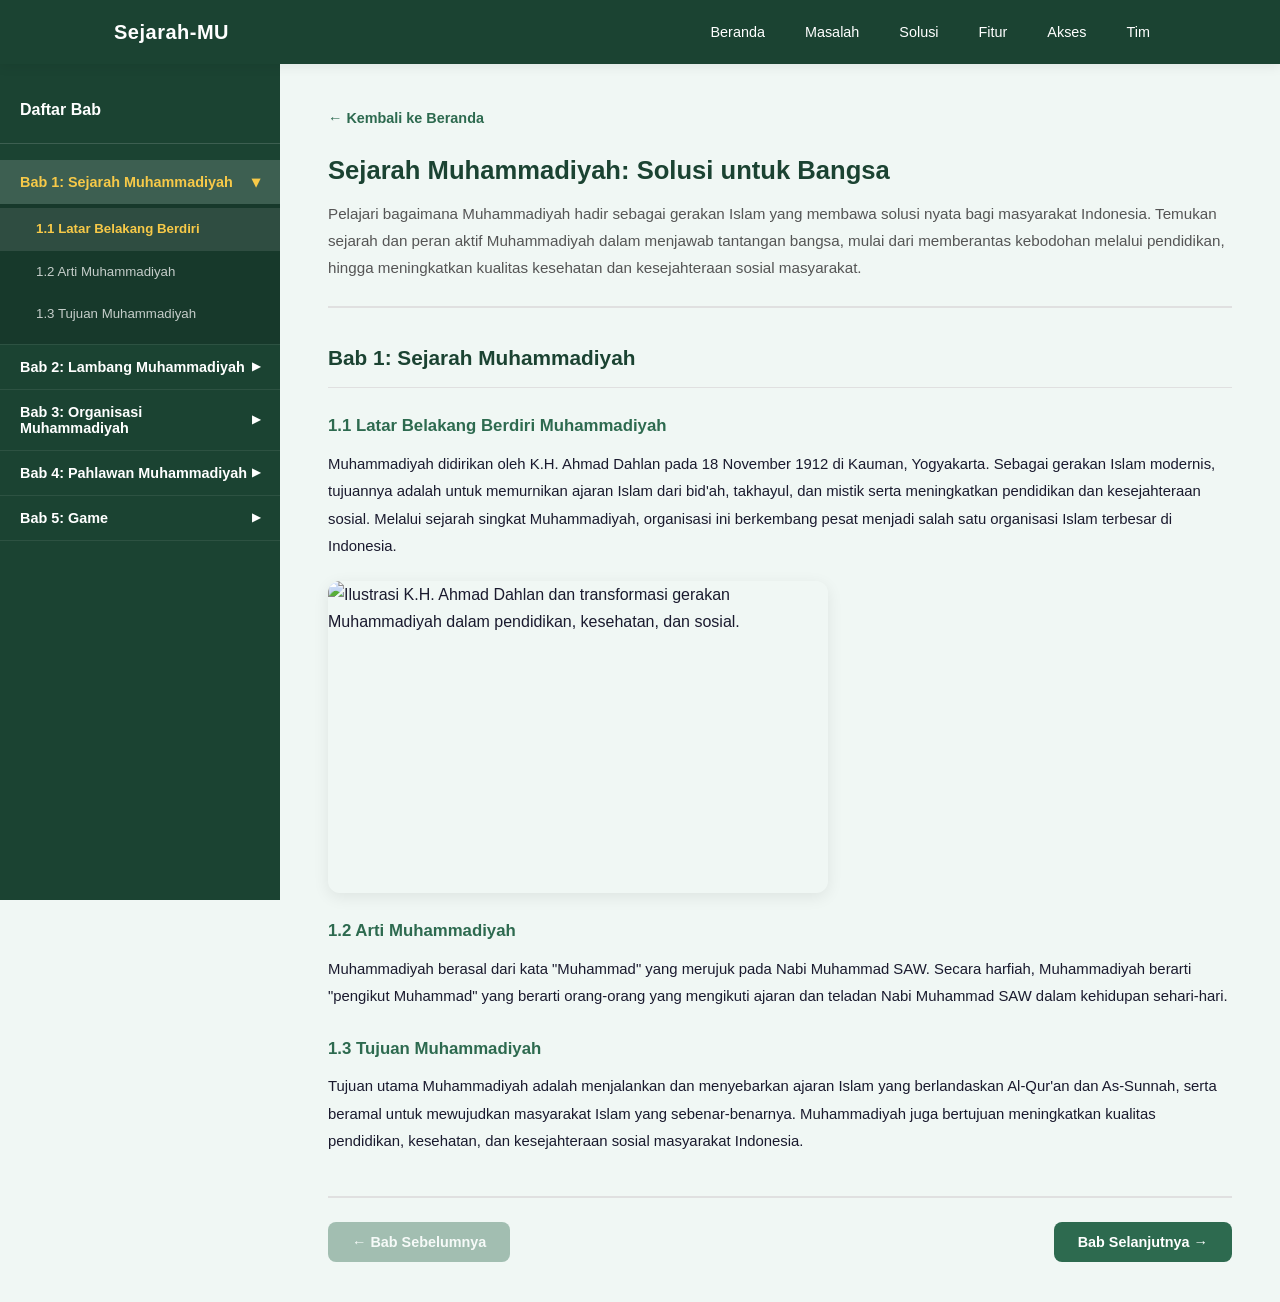
==== belajar.html @ bb49915e "Add files via upload" ====
<!DOCTYPE html>
<html lang="id">
<head>
    <meta charset="UTF-8">
    <meta name="viewport" content="width=device-width, initial-scale=1.0">
    <title>Halaman Pembelajaran | Sejarah-MU</title>
    <!-- Menggunakan CSS yang sama dengan landing page -->
    <link rel="stylesheet" href="style.css">
    <style>
        /* ============================================= */
        /* STYLE KHUSUS HALAMAN BELAJAR                 */
        /* Ditulis terpisah agar tidak mencampur dengan  */
        /* style landing page utama                      */
        /* ============================================= */

        /* Layout utama halaman belajar: sidebar + konten */
        .lms-layout {
            display: grid;
            grid-template-columns: 280px 1fr;
            min-height: calc(100vh - 64px);
            margin-top: 64px; /* Kompensasi navbar fixed */
        }

        /* ============================================= */
        /* SIDEBAR - Daftar bab di sisi kiri             */
        /* ============================================= */
        .lms-sidebar {
            background-color: var(--primary-dark);
            color: var(--text-primary);
            padding: 32px 0;
            position: sticky;
            top: 64px;
            height: calc(100vh - 64px);
            overflow-y: auto;
        }

        .sidebar-title {
            font-size: 1rem;
            font-weight: 700;
            padding: 0 20px 20px;
            border-bottom: 1px solid rgba(255,255,255,0.15);
            margin-bottom: 8px;
        }

        /* Daftar bab */
        .bab-list {
            padding: 8px 0;
        }

        .bab-item {
            border-bottom: 1px solid rgba(255,255,255,0.08);
        }

        .bab-header {
            display: flex;
            align-items: center;
            justify-content: space-between;
            padding: 14px 20px;
            cursor: pointer;
            font-size: 0.9rem;
            font-weight: 600;
            transition: background-color var(--transition);
            border: none;
            background: none;
            color: var(--text-primary);
            width: 100%;
            text-align: left;
        }

        .bab-header:hover {
            background-color: rgba(255,255,255,0.1);
        }

        .bab-header.active {
            background-color: rgba(255,255,255,0.15);
            color: var(--accent);
        }

        /* Panah buka/tutup subbab */
        .bab-arrow {
            font-size: 0.7rem;
            transition: transform var(--transition);
        }

        .bab-header.active .bab-arrow {
            transform: rotate(90deg);
        }

        /* Daftar subbab (tersembunyi default) */
        .subbab-list {
            display: none;
            padding: 4px 0 8px 0;
            background-color: rgba(0,0,0,0.15);
        }

        .subbab-list.open {
            display: block;
        }

        .subbab-item {
            padding: 10px 20px 10px 36px;
            font-size: 0.83rem;
            cursor: pointer;
            transition: background-color var(--transition), color var(--transition);
            color: rgba(255,255,255,0.75);
        }

        .subbab-item:hover {
            background-color: rgba(255,255,255,0.08);
            color: var(--text-primary);
        }

        .subbab-item.active {
            color: var(--accent);
            background-color: rgba(255,255,255,0.1);
            font-weight: 600;
        }

        /* ============================================= */
        /* AREA KONTEN UTAMA - Menampilkan materi        */
        /* ============================================= */
        .lms-content {
            background-color: var(--bg-main);
            padding: 40px 48px;
        }

        .content-header {
            margin-bottom: 32px;
            padding-bottom: 24px;
            border-bottom: 2px solid var(--border-color);
        }

        .content-header h1 {
            font-size: 1.6rem;
            font-weight: 700;
            color: var(--primary-dark);
            margin-bottom: 12px;
            line-height: 1.3;
        }

        .content-header p {
            font-size: 0.95rem;
            color: var(--text-muted);
            line-height: 1.8;
        }

        /* Area materi per bab */
        .materi-block {
            display: none; /* Tersembunyi default, ditampilkan via JS */
            animation: fadeMateri 0.4s ease;
        }

        .materi-block.active {
            display: block;
        }

        @keyframes fadeMateri {
            from { opacity: 0; transform: translateY(10px); }
            to { opacity: 1; transform: translateY(0); }
        }

        .materi-block h2 {
            font-size: 1.3rem;
            font-weight: 700;
            color: var(--primary-dark);
            margin-bottom: 16px;
            padding-bottom: 12px;
            border-bottom: 1px solid var(--border-color);
        }

        .materi-block h3 {
            font-size: 1.05rem;
            font-weight: 600;
            color: var(--primary);
            margin: 24px 0 10px;
        }

        .materi-block p {
            font-size: 0.93rem;
            color: var(--text-secondary);
            line-height: 1.85;
            margin-bottom: 16px;
        }

        /* Placeholder gambar materi */
        .materi-img {
            width: 100%;
            max-width: 500px;
            aspect-ratio: 16 / 10;
            object-fit: cover;
            border-radius: var(--radius);
            box-shadow: 0 4px 16px var(--shadow-color);
            margin: 20px 0;
        }

        /* Placeholder area embed/video/game */
        .materi-embed {
            width: 100%;
            aspect-ratio: 16 / 9;
            border-radius: var(--radius);
            overflow: hidden;
            box-shadow: 0 4px 16px var(--shadow-color);
            margin: 20px 0;
            background-color: #e5e7eb;
            display: flex;
            align-items: center;
            justify-content: center;
        }

        .materi-embed iframe {
            width: 100%;
            height: 100%;
            border: none;
        }

        .embed-placeholder {
            color: #9ca3af;
            font-size: 0.9rem;
            text-align: center;
            padding: 20px;
        }

        /* Navigasi antar bab */
        .materi-nav {
            display: flex;
            justify-content: space-between;
            margin-top: 40px;
            padding-top: 24px;
            border-top: 2px solid var(--border-color);
            gap: 16px;
        }

        .materi-nav-btn {
            padding: 12px 24px;
            background-color: var(--primary);
            color: var(--text-primary);
            border: none;
            border-radius: var(--radius-sm);
            cursor: pointer;
            font-size: 0.9rem;
            font-weight: 600;
            transition: background-color var(--transition), transform var(--transition);
        }

        .materi-nav-btn:hover {
            background-color: var(--primary-light);
            transform: translateY(-2px);
        }

        .materi-nav-btn:disabled {
            opacity: 0.4;
            cursor: not-allowed;
            transform: none;
        }

        /* Kembali ke beranda */
        .back-link {
            display: inline-flex;
            align-items: center;
            gap: 6px;
            color: var(--primary);
            font-weight: 600;
            font-size: 0.9rem;
            margin-bottom: 24px;
            transition: color var(--transition);
        }

        .back-link:hover {
            color: var(--primary-light);
        }

        /* ============================================= */
        /* RESPONSIVE - Halaman Belajar                  */
        /* ============================================= */

        /* Tablet */
        @media (max-width: 900px) {
            .lms-layout {
                grid-template-columns: 220px 1fr;
            }

            .lms-content {
                padding: 32px 28px;
            }
        }

        /* Mobile: sidebar jadi horizontal di atas */
        @media (max-width: 640px) {
            .lms-layout {
                grid-template-columns: 1fr;
            }

            .lms-sidebar {
                position: relative;
                top: 0;
                height: auto;
                max-height: 50vh;
                overflow-y: auto;
            }

            .lms-content {
                padding: 24px 16px;
            }

            .content-header h1 {
                font-size: 1.3rem;
            }

            .materi-nav {
                flex-direction: column;
            }

            .materi-nav-btn {
                width: 100%;
                text-align: center;
            }
        }
    </style>
</head>
<body>

    <!-- ============================================= -->
    <!-- NAVBAR (sama dengan landing page)              -->
    <!-- ============================================= -->
    <nav class="navbar" id="navbar">
        <div class="container navbar-inner">
            <a href="index.html" class="navbar-brand">Sejarah-MU</a>
            <button class="hamburger" id="hamburger" aria-label="Buka menu">
                <span></span>
                <span></span>
                <span></span>
            </button>
            <ul class="nav-menu" id="navMenu">
                <li><a href="index.html">Beranda</a></li>
                <li><a href="index.html#masalah">Masalah</a></li>
                <li><a href="index.html#solusi">Solusi</a></li>
                <li><a href="index.html#fitur">Fitur</a></li>
                <li><a href="belajar.html" class="active">Akses</a></li>
                <li><a href="index.html#tim">Tim</a></li>
            </ul>
        </div>
    </nav>

    <!-- ============================================= -->
    <!-- LAYOUT UTAMA: SIDEBAR + KONTEN                 -->
    <!-- ============================================= -->
    <div class="lms-layout">

        <!-- ========================================= -->
        <!-- SIDEBAR - Daftar Bab dan Subbab            -->
        <!-- ========================================= -->
        <aside class="lms-sidebar">
            <div class="sidebar-title">Daftar Bab</div>

            <div class="bab-list">
                <!-- Bab 1 -->
                <div class="bab-item">
                    <button class="bab-header active" data-bab="bab1">
                        <span>Bab 1: Sejarah Muhammadiyah</span>
                        <span class="bab-arrow">&#9654;</span>
                    </button>
                    <div class="subbab-list open">
                        <div class="subbab-item active" data-sub="bab1-sub1">1.1 Latar Belakang Berdiri</div>
                        <div class="subbab-item" data-sub="bab1-sub2">1.2 Arti Muhammadiyah</div>
                        <div class="subbab-item" data-sub="bab1-sub3">1.3 Tujuan Muhammadiyah</div>
                    </div>
                </div>

                <!-- Bab 2 -->
                <div class="bab-item">
                    <button class="bab-header" data-bab="bab2">
                        <span>Bab 2: Lambang Muhammadiyah</span>
                        <span class="bab-arrow">&#9654;</span>
                    </button>
                    <div class="subbab-list">
                        <div class="subbab-item" data-sub="bab2-sub1">2.1 Matahari</div>
                        <div class="subbab-item" data-sub="bab2-sub2">2.2 Dua Belas Warna Putih</div>
                        <div class="subbab-item" data-sub="bab2-sub3">2.3 Tulisan Arab Muhammadiyah</div>
                        <div class="subbab-item" data-sub="bab2-sub4">2.4 Dua Kalimat Syahadat</div>
                        <div class="subbab-item" data-sub="bab2-sub5">2.5 Warna Hijau</div>
                        <div class="subbab-item" data-sub="bab2-sub6">2.6 Warna Putih</div>
                    </div>
                </div>

                <!-- Bab 3 -->
                <div class="bab-item">
                    <button class="bab-header" data-bab="bab3">
                        <span>Bab 3: Organisasi Muhammadiyah</span>
                        <span class="bab-arrow">&#9654;</span>
                    </button>
                    <div class="subbab-list">
                        <div class="subbab-item" data-sub="bab3-sub1">3.1 Hizbul Wathan (HW)</div>
                        <div class="subbab-item" data-sub="bab3-sub2">3.2 Tapak Suci</div>
                    </div>
                </div>

                <!-- Bab 4 -->
                <div class="bab-item">
                    <button class="bab-header" data-bab="bab4">
                        <span>Bab 4: Pahlawan Muhammadiyah</span>
                        <span class="bab-arrow">&#9654;</span>
                    </button>
                    <div class="subbab-list">
                        <div class="subbab-item" data-sub="bab4-sub1">4.1 K.H. Ahmad Dahlan</div>
                        <div class="subbab-item" data-sub="bab4-sub2">4.2 Siti Walidah</div>
                    </div>
                </div>

                <!-- Bab 5: Game -->
                <div class="bab-item">
                    <button class="bab-header" data-bab="bab5">
                        <span>Bab 5: Game</span>
                        <span class="bab-arrow">&#9654;</span>
                    </button>
                    <div class="subbab-list">
                        <div class="subbab-item" data-sub="bab5-sub1">5.1 Game Interaktif</div>
                    </div>
                </div>
            </div>
        </aside>

        <!-- ========================================= -->
        <!-- AREA KONTEN UTAMA                          -->
        <!-- ========================================= -->
        <main class="lms-content">

            <!-- Link kembali ke beranda -->
            <a href="index.html" class="back-link">&#8592; Kembali ke Beranda</a>

            <!-- Header halaman pembelajaran -->
            <div class="content-header">
                <h1>Sejarah Muhammadiyah: Solusi untuk Bangsa</h1>
                <p>
                    Pelajari bagaimana Muhammadiyah hadir sebagai gerakan Islam yang membawa 
                    solusi nyata bagi masyarakat Indonesia. Temukan sejarah dan peran aktif 
                    Muhammadiyah dalam menjawab tantangan bangsa, mulai dari memberantas 
                    kebodohan melalui pendidikan, hingga meningkatkan kualitas kesehatan dan 
                    kesejahteraan sosial masyarakat.
                </p>
            </div>

            <!-- ===================================== -->
            <!-- MATERI BAB 1                           -->
            <!-- ===================================== -->
            <div class="materi-block active" id="bab1">
                <h2>Bab 1: Sejarah Muhammadiyah</h2>

                <!-- Subbab 1.1 -->
                <h3>1.1 Latar Belakang Berdiri Muhammadiyah</h3>
                <p>
                    Muhammadiyah didirikan oleh K.H. Ahmad Dahlan pada 18 November 1912 di 
                    Kauman, Yogyakarta. Sebagai gerakan Islam modernis, tujuannya adalah untuk 
                    memurnikan ajaran Islam dari bid'ah, takhayul, dan mistik serta meningkatkan 
                    pendidikan dan kesejahteraan sosial. Melalui sejarah singkat Muhammadiyah, 
                    organisasi ini berkembang pesat menjadi salah satu organisasi Islam terbesar 
                    di Indonesia.
                </p>

                <!-- Placeholder gambar materi -->
                <img 
                    src="https://i.ibb.co.com/hJHFfMfy/OIP.jpg" 
                    alt="Ilustrasi K.H. Ahmad Dahlan dan transformasi gerakan Muhammadiyah dalam pendidikan, kesehatan, dan sosial."
                    class="materi-img"
                >

                <!-- Subbab 1.2 -->
                <h3>1.2 Arti Muhammadiyah</h3>
                <p>
                    <!-- [GANTI: Isi materi subbab 1.2 di sini] -->
                    Muhammadiyah berasal dari kata "Muhammad" yang merujuk pada Nabi Muhammad 
                    SAW. Secara harfiah, Muhammadiyah berarti "pengikut Muhammad" yang berarti 
                    orang-orang yang mengikuti ajaran dan teladan Nabi Muhammad SAW dalam 
                    kehidupan sehari-hari.
                </p>

                <!-- Subbab 1.3 -->
                <h3>1.3 Tujuan Muhammadiyah</h3>
                <p>
                    <!-- [GANTI: Isi materi subbab 1.3 di sini] -->
                    Tujuan utama Muhammadiyah adalah menjalankan dan menyebarkan ajaran Islam 
                    yang berlandaskan Al-Qur'an dan As-Sunnah, serta beramal untuk mewujudkan 
                    masyarakat Islam yang sebenar-benarnya. Muhammadiyah juga bertujuan 
                    meningkatkan kualitas pendidikan, kesehatan, dan kesejahteraan sosial 
                    masyarakat Indonesia.
                </p>

                <!-- Navigasi bab -->
                <div class="materi-nav">
                    <button class="materi-nav-btn" disabled>&#8592; Bab Sebelumnya</button>
                    <button class="materi-nav-btn" onclick="showBab('bab2')">Bab Selanjutnya &#8594;</button>
                </div>
            </div>

            <!-- ===================================== -->
            <!-- MATERI BAB 2                           -->
            <!-- ===================================== -->
            <div class="materi-block" id="bab2">
                <h2>Bab 2: Lambang Muhammadiyah</h2>

                <p>
                    Lambang Muhammadiyah berbentuk matahari bersinar dua belas dengan tulisan 
                    Arab "Muhammadiyah" di tengah, dilingkari dua kalimat syahadat, dan 
                    berlatar hijau. Lambang ini diciptakan oleh KH. Ahmad Dahlan. Simbol ini 
                    bermakna mencerahkan umat (matahari) melalui tauhid (syahadat) dan 
                    keteladanan Nabi Muhammad SAW.
                </p>

                <h3>2.1 Matahari</h3>
                <p>
                    <!-- [GANTI: Isi materi subbab 2.1 di sini] -->
                    Matahari melambangkan cahaya dan pencerahan. Muhammadiyah berharap menjadi 
                    penerang bagi umat Islam dan bangsa Indonesia.
                </p>

                <h3>2.2 Dua Belas Warna Putih</h3>
                <p>
                    <!-- [GANTI: Isi materi subbab 2.2 di sini] -->
                    Dua belas sinar matahari berwarna putih melambangkan kemurnian dan 
                    kesucian ajaran Islam yang disebarkan Muhammadiyah.
                </p>

                <h3>2.3 Tulisan Arab Muhammadiyah</h3>
                <p>
                    <!-- [GANTI: Isi materi subbab 2.3 di sini] -->
                    Tulisan Arab "Muhammadiyah" di tengah matahari menunjukkan identitas 
                    organisasi yang berpedoman pada ajaran Islam.
                </p>

                <h3>2.4 Dua Kalimat Syahadat</h3>
                <p>
                    <!-- [GANTI: Isi materi subbab 2.4 di sini] -->
                    Dua kalimat syahadat mengelilingi lambang sebagai dasar keimanan dan 
                    fondasi utama gerakan Muhammadiyah.
                </p>

                <h3>2.5 Warna Hijau</h3>
                <p>
                    <!-- [GANTI: Isi materi subbab 2.5 di sini] -->
                    Warna hijau pada latar lambang melambangkan kehidupan, kesuburan, dan 
                    harapan pembaharuan dalam kehidupan umat Islam.
                </p>

                <h3>2.6 Warna Putih</h3>
                <p>
                    <!-- [GANTI: Isi materi subbab 2.6 di sini] -->
                    Warna putih pada sinar matahari melambangkan kemurnian, kebersihan hati, 
                    dan kesucian niat dalam berjuang di jalan Allah.
                </p>

                <div class="materi-nav">
                    <button class="materi-nav-btn" onclick="showBab('bab1')">&#8592; Bab Sebelumnya</button>
                    <button class="materi-nav-btn" onclick="showBab('bab3')">Bab Selanjutnya &#8594;</button>
                </div>
            </div>

            <!-- ===================================== -->
            <!-- MATERI BAB 3                           -->
            <!-- ===================================== -->
            <div class="materi-block" id="bab3">
                <h2>Bab 3: Organisasi Muhammadiyah</h2>

                <p>
                    Muhammadiyah adalah organisasi Islam modernis terbesar di Indonesia didirikan 
                    oleh KH. Ahmad Dahlan pada 18 November 1912 di Kauman, Yogyakarta. Fokus 
                    utamanya adalah untuk mengerakkan dakwah amar ma'ruf nahi munkar dan tajdid 
                    (pembaruan) berdasarkan Al-Qur'an dan As-Sunnah dengan tujuan mewujudkan 
                    masyarakat Islam yang sebenar-benarnya.
                </p>

                <h3>3.1 Hizbul Wathan (HW)</h3>
                <p>
                    <!-- [GANTI: Isi materi subbab 3.1 di sini] -->
                    Hizbul Wathan (HW) adalah organisasi kepanduan Muhammadiyah yang didirikan 
                    pada tahun 1918. HW bertujuan membentuk generasi muda Muslim yang beriman, 
                    berakhlak mulia, dan terampil.
                </p>

                <h3>3.2 Tapak Suci</h3>
                <p>
                    <!-- [GANTI: Isi materi subbab 3.2 di sini] -->
                    Tapak Suci Putera Muhammadiyah adalah organisasi bela diri yang berlatar 
                    belakang pendekatan persaudaraan dan kepanduan. Didirikan pada tahun 1963 
                    di Yogyakarta, Tapak Suci menggabungkan seni bela diri dengan nilai-nilai 
                    Islam dan Muhammadiyah.
                </p>

                <!-- Placeholder area embed/video/game -->
                <div class="materi-embed">
                    <div class="embed-placeholder">
                        [GANTI: Tempat embed video atau konten interaktif tentang organisasi Muhammadiyah]
                    </div>
                </div>

                <div class="materi-nav">
                    <button class="materi-nav-btn" onclick="showBab('bab2')">&#8592; Bab Sebelumnya</button>
                    <button class="materi-nav-btn" onclick="showBab('bab4')">Bab Selanjutnya &#8594;</button>
                </div>
            </div>

            <!-- ===================================== -->
            <!-- MATERI BAB 4                           -->
            <!-- ===================================== -->
            <div class="materi-block" id="bab4">
                <h2>Bab 4: Pahlawan Muhammadiyah</h2>

                <h3>4.1 K.H. Ahmad Dahlan</h3>
                <p>
                    K.H. Ahmad Dahlan adalah pendiri Muhammadiyah yang dianugerahi gelar 
                    Pahlawan Nasional pada tahun 1961 (SK Presiden No. 657/1961). Beliau adalah 
                    pelopor pembaruan Islam di Indonesia, berfokus pada pendidikan, sosial, dan 
                    memurnikan ajaran Islam. Melalui Muhammadiyah, beliau mendirikan sekolah, 
                    rumah sakit, dan berbagai amal usaha untuk kemajuan umat.
                </p>

                <h3>4.2 Siti Walidah</h3>
                <p>
                    Nyai Hj. Siti Walidah (Nyai Ahmad Dahlan) adalah pendiri organisasi 
                    perempuan Muhammadiyah yang memiliki peran besar dalam pendidikan perempuan 
                    dan perjuangan kemerdekaan. Beliau mendirikan Sapa Tresna (yang kemudian 
                    menjadi Aisyiyah) pada tahun 1917 sebagai wadah perjuangan dan pendidikan 
                    bagi perempuan Muslim Indonesia.
                </p>

                <div class="materi-nav">
                    <button class="materi-nav-btn" onclick="showBab('bab3')">&#8592; Bab Sebelumnya</button>
                    <button class="materi-nav-btn" onclick="showBab('bab5')">Bab Selanjutnya &#8594;</button>
                </div>
            </div>

            <!-- ===================================== -->
            <!-- MATERI BAB 5 - GAME                    -->
            <!-- ===================================== -->
            <div class="materi-block" id="bab5">
                <h2>Bab 5: Game</h2>

                <p>
                    Uji pemahamanmu tentang sejarah Muhammadiyah melalui game interaktif 
                    di bawah ini. Mainkan dan kumpulkan poin sebanyak-banyaknya!
                </p>

                <!-- Placeholder embed game -->
                <div class="materi-embed">
                    <!-- 
                        [GANTI: Ganti div ini dengan iframe embed game]
                        Contoh: 
                        <iframe src="LINK_GAME" allowfullscreen></iframe>
                        
                        Link game yang disediakan:
                        https://gemini.google.com/share/a9ab043c8de1
                    -->
                    <div class="embed-placeholder">
                        [GANTI: Tempat embed game interaktif sejarah Muhammadiyah]<br>
                        <a href="https://gemini.google.com/share/a9ab043c8de1" target="_blank" rel="noopener" style="color: var(--primary); text-decoration: underline; margin-top: 8px; display: inline-block;">
                            Buka Game di Tab Baru
                        </a>
                    </div>
                </div>

                <div class="materi-nav">
                    <button class="materi-nav-btn" onclick="showBab('bab4')">&#8592; Bab Sebelumnya</button>
                    <button class="materi-nav-btn" disabled>Bab Selanjutnya &#8594;</button>
                </div>
            </div>

        </main>
    </div>

    <!-- Memuat file JavaScript -->
    <script src="script.js"></script>

    <!-- ============================================= -->
    <!-- SCRIPT KHUSUS HALAMAN BELAJAR                 -->
    <!-- Ditulis di sini agar terpisah dari script     -->
    <!-- landing page utama                            -->
    <!-- ============================================= -->
    <script>
        // =============================================
        // FUNGSI GANTI BAB - Menampilkan materi bab
        // yang dipilih dan menyembunyikan yang lain
        // =============================================
        function showBab(babId) {
            // Sembunyikan semua blok materi
            var allBlocks = document.querySelectorAll('.materi-block');
            allBlocks.forEach(function (block) {
                block.classList.remove('active');
            });

            // Tampilkan blok materi yang dipilih
            var targetBlock = document.getElementById(babId);
            if (targetBlock) {
                targetBlock.classList.add('active');
                // Scroll ke atas area konten
                targetBlock.scrollIntoView({ behavior: 'smooth', block: 'start' });
            }

            // Update sidebar: buka bab yang aktif
            var allHeaders = document.querySelectorAll('.bab-header');
            allHeaders.forEach(function (header) {
                header.classList.remove('active');
                var subList = header.nextElementSibling;
                if (subList) {
                    subList.classList.remove('open');
                }
            });

            // Cari dan aktifkan header bab yang sesuai
            var activeHeader = document.querySelector('.bab-header[data-bab="' + babId + '"]');
            if (activeHeader) {
                activeHeader.classList.add('active');
                var activeSubList = activeHeader.nextElementSibling;
                if (activeSubList) {
                    activeSubList.classList.add('open');
                }
            }

            // Hapus highlight dari semua subbab
            var allSubItems = document.querySelectorAll('.subbab-item');
            allSubItems.forEach(function (item) {
                item.classList.remove('active');
            });

            // Highlight subbab pertama dari bab yang aktif
            if (activeHeader) {
                var firstSub = activeHeader.nextElementSibling;
                if (firstSub) {
                    var firstSubItem = firstSub.querySelector('.subbab-item');
                    if (firstSubItem) {
                        firstSubItem.classList.add('active');
                    }
                }
            }
        }

        // =============================================
        // KLIK HEADER BAB - Buka/tutup daftar subbab
        // =============================================
        var babHeaders = document.querySelectorAll('.bab-header');

        babHeaders.forEach(function (header) {
            header.addEventListener('click', function () {
                var babId = this.getAttribute('data-bab');
                var subList = this.nextElementSibling;
                var isOpen = this.classList.contains('active');

                // Jika sudah terbuka, tutup
                if (isOpen) {
                    this.classList.remove('active');
                    subList.classList.remove('open');
                } else {
                    // Tutup semua bab lain
                    babHeaders.forEach(function (h) {
                        h.classList.remove('active');
                        if (h.nextElementSibling) {
                            h.nextElementSibling.classList.remove('open');
                        }
                    });

                    // Buka bab yang diklik
                    this.classList.add('active');
                    subList.classList.add('open');

                    // Tampilkan materi bab ini
                    showBab(babId);
                }
            });
        });

        // =============================================
        // KLIK SUBBAB - Tampilkan materi & highlight
        // =============================================
        var subItems = document.querySelectorAll('.subbab-item');

        subItems.forEach(function (item) {
            item.addEventListener('click', function () {
                // Hapus highlight dari semua subbab
                subItems.forEach(function (si) {
                    si.classList.remove('active');
                });

                // Highlight subbab yang diklik
                this.classList.add('active');
            });
        });

        // =============================================
        // FALLBACK GAMBAR - Sama seperti landing page
        // =============================================
        var belajarImages = document.querySelectorAll('.materi-img');
        belajarImages.forEach(function (img) {
            img.addEventListener('error', function () {
                var fallback = document.createElement('div');
                fallback.className = 'img-fallback';
                fallback.textContent = 'Gambar belum ditambahkan';
                img.parentNode.replaceChild(fallback, img);
            });
        });
    </script>
</body>
</html>
---- style.css ----
/* ============================================= */
/* VARIABEL WARNA - Ubah warna di sini saja      */
/* Mahasiswa cukup mengganti nilai di bawah ini   */
/* ============================================= */
:root {
    /* Warna Utama / Primary */
    --primary: #2d6a4f;
    --primary-light: #40916c;
    --primary-dark: #1b4332;

    /* Warna Sekunder / Secondary */
    --secondary: #5c7a99;
    --secondary-light: #7a99b5;

    /* Warna Aksen */
    --accent: #f7c948;
    --accent-light: #fce588;

    /* Warna Background Utama */
    --bg-main: #f0f7f4;
    --bg-hero: linear-gradient(135deg, #1b4332 0%, #2d6a4f 50%, #40916c 100%);
    --bg-footer: #1b4332;

    /* Warna Background Section / Card */
    --bg-section: #ffffff;
    --bg-card: #ffffff;

    /* Warna Teks */
    --text-primary: #ffffff;
    --text-secondary: #1a1a2e;
    --text-muted: #555555;

    /* Warna Tambahan */
    --border-color: #e0e0e0;
    --shadow-color: rgba(0, 0, 0, 0.08);
    --shadow-hover: rgba(0, 0, 0, 0.15);
    --radius: 12px;
    --radius-sm: 8px;
    --max-width: 1100px;
    --transition: 0.3s ease;
}

/* ============================================= */
/* RESET & BASE - Mengatur ulas style bawaan     */
/* ============================================= */
* {
    margin: 0;
    padding: 0;
    box-sizing: border-box;
}

html {
    scroll-behavior: smooth;
    scroll-padding-top: 70px; /* Agar anchor tidak tertutup navbar */
}

body {
    font-family: -apple-system, BlinkMacSystemFont, 'Segoe UI', Roboto, 'Helvetica Neue', Arial, sans-serif;
    background-color: var(--bg-main);
    color: var(--text-secondary);
    line-height: 1.7;
    -webkit-font-smoothing: antialiased;
}

img {
    max-width: 100%;
    display: block;
}

a {
    text-decoration: none;
    color: inherit;
    transition: color var(--transition);
}

ul, ol {
    list-style: none;
}

/* ============================================= */
/* CONTAINER - Pembatas lebar konten             */
/* ============================================= */
.container {
    max-width: var(--max-width);
    margin: 0 auto;
    padding: 0 24px;
}

/* ============================================= */
/* NAVBAR - Menu navigasi atas                    */
/* ============================================= */
.navbar {
    position: fixed;
    top: 0;
    left: 0;
    width: 100%;
    z-index: 1000;
    background-color: var(--primary-dark);
    box-shadow: 0 2px 12px var(--shadow-color);
    transition: background-color var(--transition);
}

.navbar-inner {
    display: flex;
    align-items: center;
    justify-content: space-between;
    height: 64px;
}

/* Logo/Nama di navbar */
.navbar-brand {
    font-size: 1.25rem;
    font-weight: 700;
    color: var(--text-primary);
    letter-spacing: 0.5px;
}

.navbar-brand:hover {
    color: var(--accent);
}

/* Daftar menu navbar */
.nav-menu {
    display: flex;
    gap: 8px;
}

.nav-menu a {
    display: block;
    padding: 8px 16px;
    color: var(--text-primary);
    font-size: 0.9rem;
    font-weight: 500;
    border-radius: var(--radius-sm);
    transition: background-color var(--transition), color var(--transition);
}

.nav-menu a:hover {
    background-color: rgba(255, 255, 255, 0.15);
    color: var(--accent);
}

/* Tombol Hamburger (hanya muncul di mobile) */
.hamburger {
    display: none;
    flex-direction: column;
    gap: 5px;
    background: none;
    border: none;
    cursor: pointer;
    padding: 8px;
}

.hamburger span {
    display: block;
    width: 24px;
    height: 2.5px;
    background-color: var(--text-primary);
    border-radius: 2px;
    transition: transform var(--transition), opacity var(--transition);
}

/* Animasi hamburger saat terbuka */
.hamburger.active span:nth-child(1) {
    transform: translateY(7.5px) rotate(45deg);
}

.hamburger.active span:nth-child(2) {
    opacity: 0;
}

.hamburger.active span:nth-child(3) {
    transform: translateY(-7.5px) rotate(-45deg);
}

/* ============================================= */
/* HERO SECTION                                   */
/* ============================================= */
.hero {
    background: var(--bg-hero);
    padding: 120px 0 80px;
    color: var(--text-primary);
    min-height: 90vh;
    display: flex;
    align-items: center;
}

.hero-inner {
    display: grid;
    grid-template-columns: 1fr 1fr;
    gap: 48px;
    align-items: center;
}

.hero-text h1 {
    font-size: 3rem;
    font-weight: 800;
    line-height: 1.1;
    margin-bottom: 12px;
    letter-spacing: -0.5px;
}

.hero-tagline {
    font-size: 1.2rem;
    color: var(--accent);
    font-weight: 600;
    margin-bottom: 20px;
}

.hero-desc {
    font-size: 0.95rem;
    opacity: 0.9;
    margin-bottom: 32px;
    line-height: 1.8;
}

/* Gambar Hero */
.hero-image {
    position: relative;
}

.hero-image img {
    width: 100%;
    aspect-ratio: 3 / 4;
    object-fit: cover;
    border-radius: var(--radius);
    box-shadow: 0 20px 60px rgba(0, 0, 0, 0.3);
}

/* ============================================= */
/* TOMBOL / BUTTON                                */
/* ============================================= */
.btn {
    display: inline-block;
    padding: 14px 32px;
    font-size: 0.95rem;
    font-weight: 600;
    border-radius: var(--radius-sm);
    border: none;
    cursor: pointer;
    transition: transform var(--transition), box-shadow var(--transition), background-color var(--transition);
    text-align: center;
}

.btn:hover {
    transform: translateY(-2px);
    box-shadow: 0 6px 20px var(--shadow-hover);
}

.btn:active {
    transform: translateY(0);
}

.btn-primary {
    background-color: var(--accent);
    color: var(--text-secondary);
}

.btn-primary:hover {
    background-color: var(--accent-light);
}

.btn-secondary {
    background-color: transparent;
    color: var(--accent);
    border: 2px solid var(--accent);
}

.btn-secondary:hover {
    background-color: var(--accent);
    color: var(--text-secondary);
}

.btn-lg {
    padding: 16px 40px;
    font-size: 1rem;
}

/* ============================================= */
/* SECTION UMUM                                   */
/* ============================================= */
.section {
    padding: 80px 0;
}

.section-header {
    text-align: center;
    max-width: 750px;
    margin: 0 auto 48px;
}

.section-header h2 {
    font-size: 1.8rem;
    font-weight: 700;
    color: var(--primary-dark);
    margin-bottom: 16px;
    line-height: 1.3;
}

.section-header p {
    font-size: 0.95rem;
    color: var(--text-muted);
    line-height: 1.8;
}

/* ============================================= */
/* CARD UMUM                                      */
/* ============================================= */
.card {
    background-color: var(--bg-card);
    border-radius: var(--radius);
    padding: 32px;
    box-shadow: 0 2px 12px var(--shadow-color);
    border: 1px solid var(--border-color);
    transition: transform var(--transition), box-shadow var(--transition);
}

.card:hover {
    transform: translateY(-4px);
    box-shadow: 0 8px 30px var(--shadow-hover);
}

/* Nomor pada card masalah */
.card-number {
    font-size: 2.5rem;
    font-weight: 800;
    color: var(--primary);
    opacity: 0.2;
    margin-bottom: 12px;
    line-height: 1;
}

.card h3 {
    font-size: 1.15rem;
    font-weight: 700;
    color: var(--primary-dark);
    margin-bottom: 12px;
}

.card p {
    font-size: 0.9rem;
    color: var(--text-muted);
    line-height: 1.75;
}

/* ============================================= */
/* GRID CARD - 3 kolom (masalah)                 */
/* ============================================= */
.card-grid-3 {
    display: grid;
    grid-template-columns: repeat(3, 1fr);
    gap: 24px;
}

/* Target pengguna badge */
.target-badge {
    text-align: center;
    margin-top: 40px;
    padding: 16px 32px;
    background-color: var(--accent);
    border-radius: 50px;
    display: inline-block;
    margin-left: 50%;
    transform: translateX(-50%);
}

.badge-label {
    font-weight: 600;
    color: var(--text-secondary);
    margin-right: 8px;
}

.badge-value {
    font-weight: 700;
    color: var(--primary-dark);
    background: rgba(255,255,255,0.6);
    padding: 4px 16px;
    border-radius: 50px;
}

/* ============================================= */
/* SOLUSI SECTION                                 */
/* ============================================= */
.solusi {
    background-color: var(--bg-section);
}

.solusi-inner {
    display: grid;
    grid-template-columns: 1fr 1fr;
    gap: 48px;
    align-items: start;
}

.solusi-text h2 {
    font-size: 1.6rem;
    font-weight: 700;
    color: var(--primary-dark);
    margin-bottom: 16px;
    line-height: 1.35;
}

.solusi-text > p {
    font-size: 0.95rem;
    color: var(--text-muted);
    margin-bottom: 28px;
    line-height: 1.8;
}

.solusi-text h3 {
    font-size: 1.1rem;
    font-weight: 700;
    color: var(--primary);
    margin-bottom: 12px;
    margin-top: 24px;
}

/* List cara kerja (nomor urut) */
.cara-kerja {
    list-style: decimal;
    padding-left: 20px;
    margin-bottom: 8px;
}

.cara-kerja li {
    font-size: 0.9rem;
    color: var(--text-muted);
    margin-bottom: 8px;
    line-height: 1.6;
}

/* List manfaat (bullet) */
.manfaat-list {
    list-style: disc;
    padding-left: 20px;
}

.manfaat-list li {
    font-size: 0.9rem;
    color: var(--text-muted);
    margin-bottom: 12px;
    line-height: 1.7;
}

/* Gambar Solusi */
.solusi-image img {
    width: 100%;
    aspect-ratio: 4 / 3;
    object-fit: cover;
    border-radius: var(--radius);
    box-shadow: 0 8px 30px var(--shadow-color);
}

/* ============================================= */
/* FITUR SECTION - Grid 2x2                       */
/* ============================================= */
.card-grid-2 {
    display: grid;
    grid-template-columns: repeat(2, 1fr);
    gap: 24px;
}

.fitur-card {
    text-align: center;
    padding: 40px 28px;
}

.fitur-icon {
    font-size: 2.5rem;
    margin-bottom: 16px;
}

.fitur-card h3 {
    font-size: 1.1rem;
    margin-bottom: 12px;
}

/* ============================================= */
/* AKSES SECTION                                  */
/* ============================================= */
.akses {
    background-color: var(--primary);
    color: var(--text-primary);
    text-align: center;
}

.akses-inner {
    max-width: 700px;
}

.akses-inner h2 {
    font-size: 2rem;
    font-weight: 800;
    margin-bottom: 16px;
}

.akses-inner > p {
    font-size: 0.95rem;
    opacity: 0.9;
    margin-bottom: 36px;
    line-height: 1.8;
}

/* Tombol akses produk */
.akses-buttons {
    display: flex;
    gap: 16px;
    justify-content: center;
    flex-wrap: wrap;
    margin-bottom: 36px;
}

/* Wrapper embed Canva */
.embed-wrapper {
    margin-top: 20px;
}

.embed-container {
    position: relative;
    width: 100%;
    height: 0;
    padding-top: 56.25%; /* Rasio 16:9 */
    border-radius: var(--radius);
    overflow: hidden;
    box-shadow: 0 4px 20px rgba(0, 0, 0, 0.2);
}

.embed-container iframe {
    position: absolute;
    top: 0;
    left: 0;
    width: 100%;
    height: 100%;
    border: none;
}

.embed-credit {
    margin-top: 12px;
    font-size: 0.8rem;
    opacity: 0.7;
}

.embed-credit a {
    color: var(--accent);
    text-decoration: underline;
}

/* ============================================= */
/* TIM SECTION                                    */
/* ============================================= */
.tim {
    background-color: var(--bg-section);
}

.tim-grid {
    display: grid;
    grid-template-columns: repeat(5, 1fr);
    gap: 20px;
}

.tim-card {
    text-align: center;
    padding: 28px 16px;
}

/* Foto profil bulat */
.tim-photo {
    width: 100px;
    height: 100px;
    margin: 0 auto 16px;
    border-radius: 50%;
    overflow: hidden;
    border: 3px solid var(--primary-light);
    background-color: #e0e0e0;
}

.tim-card h3 {
    font-size: 0.95rem;
    font-weight: 700;
    color: var(--primary-dark);
    margin-bottom: 6px;
}

.tim-role {
    font-size: 0.75rem;
    color: var(--secondary);
    font-weight: 600;
    text-transform: uppercase;
    letter-spacing: 0.3px;
}

/* ============================================= */
/* FOOTER                                         */
/* ============================================= */
.footer {
    background-color: var(--bg-footer);
    color: var(--text-primary);
    padding: 48px 0 32px;
}

.footer-top {
    text-align: center;
    margin-bottom: 32px;
    padding-bottom: 24px;
    border-bottom: 1px solid rgba(255, 255, 255, 0.15);
}

.footer-top h3 {
    font-size: 1.4rem;
    font-weight: 700;
    margin-bottom: 4px;
}

.footer-top p {
    font-size: 0.9rem;
    opacity: 0.8;
}

.footer-bottom {
    text-align: center;
}

.footer-bottom p {
    font-size: 0.8rem;
    opacity: 0.6;
    line-height: 1.8;
    max-width: 800px;
    margin: 0 auto;
}

/* ============================================= */
/* UTILITY CLASS - Gambar                         */
/* ============================================= */
.img-cover {
    width: 100%;
    height: 100%;
    object-fit: cover;
}

.img-circle {
    width: 100%;
    height: 100%;
    object-fit: cover;
}

/* Fallback gambar gagal dimuat */
.img-fallback {
    width: 100%;
    height: 100%;
    display: flex;
    align-items: center;
    justify-content: center;
    background-color: #d1d5db;
    color: #6b7280;
    font-size: 0.8rem;
    text-align: center;
    padding: 8px;
}

/* ============================================= */
/* ANIMASI SCROLL - Elemen muncul saat di-scroll */
/* ============================================= */
.anim-fade {
    opacity: 0;
    transform: translateY(30px);
    transition: opacity 0.6s ease, transform 0.6s ease;
}

.anim-fade.visible {
    opacity: 1;
    transform: translateY(0);
}

/* ============================================= */
/* RESPONSIVE - TABLET (max-width: 900px)         */
/* ============================================= */
@media (max-width: 900px) {
    .hero-inner {
        grid-template-columns: 1fr;
        gap: 32px;
    }

    .hero {
        padding: 100px 0 60px;
        min-height: auto;
    }

    .hero-text h1 {
        font-size: 2.2rem;
    }

    .hero-image img {
        aspect-ratio: 16 / 9;
        max-height: 350px;
    }

    .solusi-inner {
        grid-template-columns: 1fr;
        gap: 32px;
    }

    .card-grid-3 {
        grid-template-columns: 1fr;
    }

    .card-grid-2 {
        grid-template-columns: 1fr;
    }

    .tim-grid {
        grid-template-columns: repeat(3, 1fr);
        gap: 16px;
    }

    .section {
        padding: 60px 0;
    }
}

/* ============================================= */
/* RESPONSIVE - MOBILE (max-width: 640px)         */
/* ============================================= */
@media (max-width: 640px) {
    /* Tampilkan hamburger, sembunyikan menu */
    .hamburger {
        display: flex;
    }

    .nav-menu {
        display: none;
        flex-direction: column;
        position: absolute;
        top: 64px;
        left: 0;
        width: 100%;
        background-color: var(--primary-dark);
        padding: 16px 24px;
        gap: 4px;
        box-shadow: 0 8px 24px var(--shadow-color);
    }

    .nav-menu.open {
        display: flex;
    }

    .nav-menu a {
        padding: 12px 16px;
        border-radius: var(--radius-sm);
    }

    .hero-text h1 {
        font-size: 1.8rem;
    }

    .hero-tagline {
        font-size: 1rem;
    }

    .section-header h2 {
        font-size: 1.4rem;
    }

    .tim-grid {
        grid-template-columns: repeat(2, 1fr);
        gap: 12px;
    }

    .tim-card {
        padding: 20px 12px;
    }

    .tim-photo {
        width: 80px;
        height: 80px;
    }

    .akses-buttons {
        flex-direction: column;
        align-items: center;
    }

    .btn-lg {
        width: 100%;
        max-width: 300px;
    }

    .target-badge {
        display: block;
        margin-left: 0;
        transform: none;
        padding: 12px 20px;
    }

    .footer-bottom p {
        font-size: 0.75rem;
    }
}
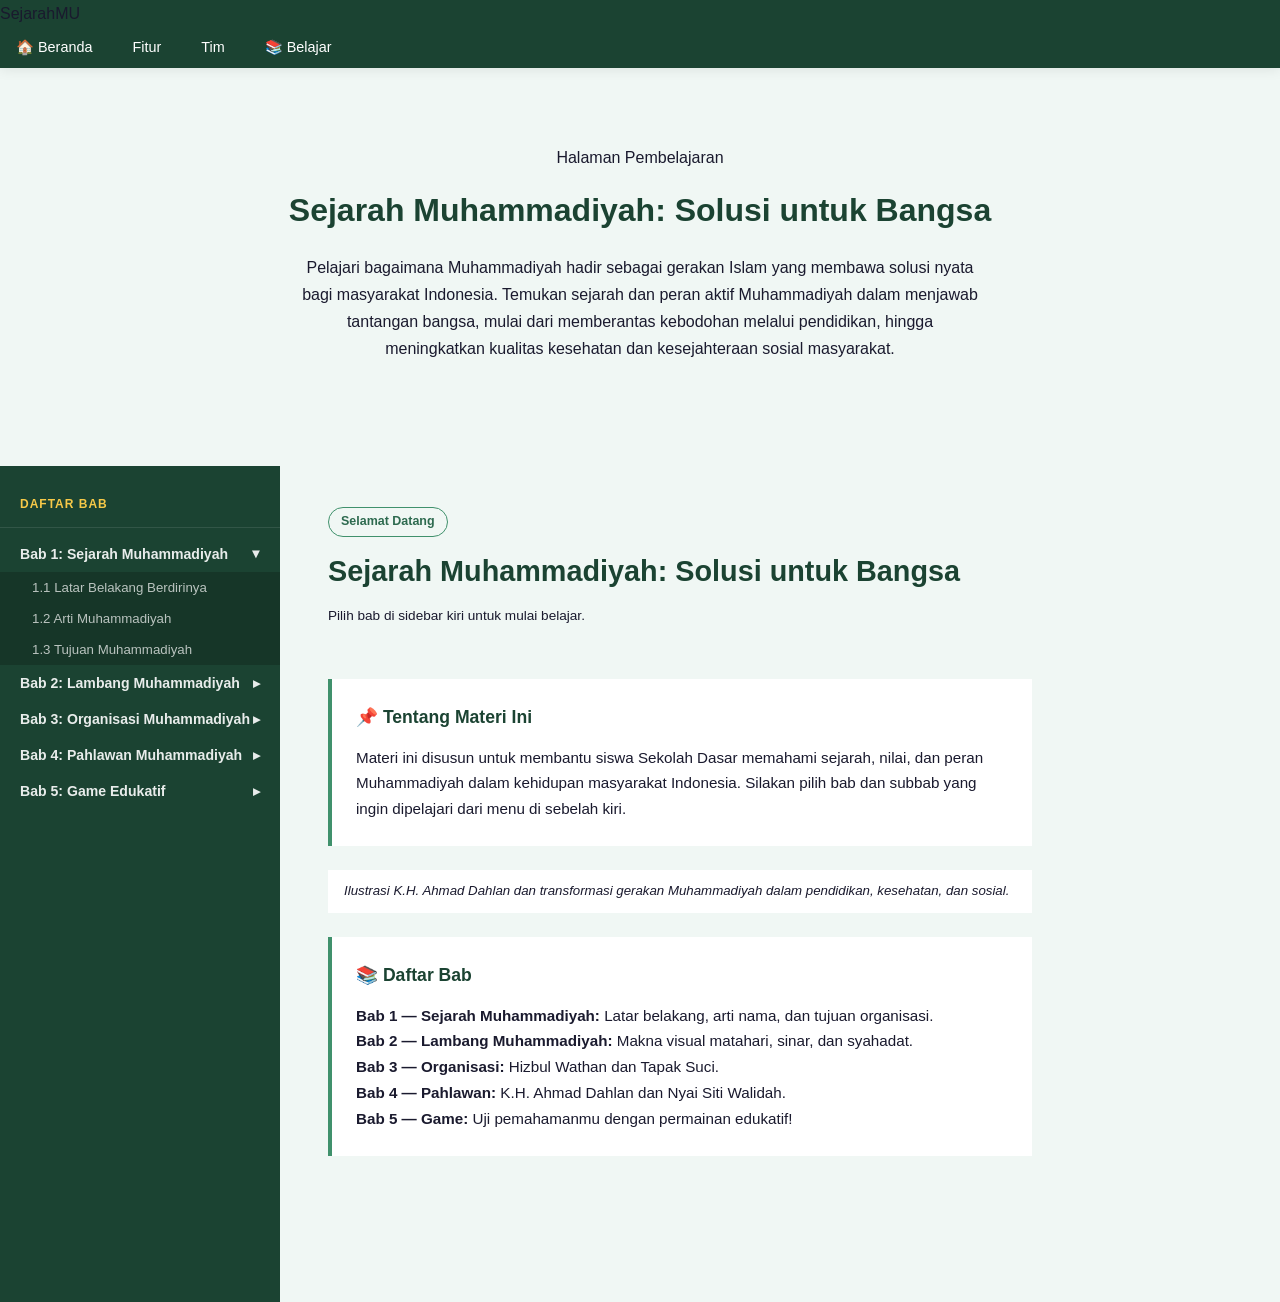
==== commit 42909289: "Update belajar.html" ====
--- a/belajar.html
+++ b/belajar.html
@@ -1,799 +1,748 @@
 <!DOCTYPE html>
 <html lang="id">
 <head>
-    <meta charset="UTF-8">
-    <meta name="viewport" content="width=device-width, initial-scale=1.0">
-    <title>Halaman Pembelajaran | Sejarah-MU</title>
-    <!-- Menggunakan CSS yang sama dengan landing page -->
-    <link rel="stylesheet" href="style.css">
-    <style>
-        /* ============================================= */
-        /* STYLE KHUSUS HALAMAN BELAJAR                 */
-        /* Ditulis terpisah agar tidak mencampur dengan  */
-        /* style landing page utama                      */
-        /* ============================================= */
-
-        /* Layout utama halaman belajar: sidebar + konten */
-        .lms-layout {
-            display: grid;
-            grid-template-columns: 280px 1fr;
-            min-height: calc(100vh - 64px);
-            margin-top: 64px; /* Kompensasi navbar fixed */
-        }
-
-        /* ============================================= */
-        /* SIDEBAR - Daftar bab di sisi kiri             */
-        /* ============================================= */
-        .lms-sidebar {
-            background-color: var(--primary-dark);
-            color: var(--text-primary);
-            padding: 32px 0;
-            position: sticky;
-            top: 64px;
-            height: calc(100vh - 64px);
-            overflow-y: auto;
-        }
-
-        .sidebar-title {
-            font-size: 1rem;
-            font-weight: 700;
-            padding: 0 20px 20px;
-            border-bottom: 1px solid rgba(255,255,255,0.15);
-            margin-bottom: 8px;
-        }
-
-        /* Daftar bab */
-        .bab-list {
-            padding: 8px 0;
-        }
-
-        .bab-item {
-            border-bottom: 1px solid rgba(255,255,255,0.08);
-        }
-
-        .bab-header {
-            display: flex;
-            align-items: center;
-            justify-content: space-between;
-            padding: 14px 20px;
-            cursor: pointer;
-            font-size: 0.9rem;
-            font-weight: 600;
-            transition: background-color var(--transition);
-            border: none;
-            background: none;
-            color: var(--text-primary);
-            width: 100%;
-            text-align: left;
-        }
-
-        .bab-header:hover {
-            background-color: rgba(255,255,255,0.1);
-        }
-
-        .bab-header.active {
-            background-color: rgba(255,255,255,0.15);
-            color: var(--accent);
-        }
-
-        /* Panah buka/tutup subbab */
-        .bab-arrow {
-            font-size: 0.7rem;
-            transition: transform var(--transition);
-        }
-
-        .bab-header.active .bab-arrow {
-            transform: rotate(90deg);
-        }
-
-        /* Daftar subbab (tersembunyi default) */
-        .subbab-list {
-            display: none;
-            padding: 4px 0 8px 0;
-            background-color: rgba(0,0,0,0.15);
-        }
-
-        .subbab-list.open {
-            display: block;
-        }
-
-        .subbab-item {
-            padding: 10px 20px 10px 36px;
-            font-size: 0.83rem;
-            cursor: pointer;
-            transition: background-color var(--transition), color var(--transition);
-            color: rgba(255,255,255,0.75);
-        }
-
-        .subbab-item:hover {
-            background-color: rgba(255,255,255,0.08);
-            color: var(--text-primary);
-        }
-
-        .subbab-item.active {
-            color: var(--accent);
-            background-color: rgba(255,255,255,0.1);
-            font-weight: 600;
-        }
-
-        /* ============================================= */
-        /* AREA KONTEN UTAMA - Menampilkan materi        */
-        /* ============================================= */
-        .lms-content {
-            background-color: var(--bg-main);
-            padding: 40px 48px;
-        }
-
-        .content-header {
-            margin-bottom: 32px;
-            padding-bottom: 24px;
-            border-bottom: 2px solid var(--border-color);
-        }
-
-        .content-header h1 {
-            font-size: 1.6rem;
-            font-weight: 700;
-            color: var(--primary-dark);
-            margin-bottom: 12px;
-            line-height: 1.3;
-        }
-
-        .content-header p {
-            font-size: 0.95rem;
-            color: var(--text-muted);
-            line-height: 1.8;
-        }
-
-        /* Area materi per bab */
-        .materi-block {
-            display: none; /* Tersembunyi default, ditampilkan via JS */
-            animation: fadeMateri 0.4s ease;
-        }
-
-        .materi-block.active {
-            display: block;
-        }
-
-        @keyframes fadeMateri {
-            from { opacity: 0; transform: translateY(10px); }
-            to { opacity: 1; transform: translateY(0); }
-        }
-
-        .materi-block h2 {
-            font-size: 1.3rem;
-            font-weight: 700;
-            color: var(--primary-dark);
-            margin-bottom: 16px;
-            padding-bottom: 12px;
-            border-bottom: 1px solid var(--border-color);
-        }
-
-        .materi-block h3 {
-            font-size: 1.05rem;
-            font-weight: 600;
-            color: var(--primary);
-            margin: 24px 0 10px;
-        }
-
-        .materi-block p {
-            font-size: 0.93rem;
-            color: var(--text-secondary);
-            line-height: 1.85;
-            margin-bottom: 16px;
-        }
-
-        /* Placeholder gambar materi */
-        .materi-img {
-            width: 100%;
-            max-width: 500px;
-            aspect-ratio: 16 / 10;
-            object-fit: cover;
-            border-radius: var(--radius);
-            box-shadow: 0 4px 16px var(--shadow-color);
-            margin: 20px 0;
-        }
-
-        /* Placeholder area embed/video/game */
-        .materi-embed {
-            width: 100%;
-            aspect-ratio: 16 / 9;
-            border-radius: var(--radius);
-            overflow: hidden;
-            box-shadow: 0 4px 16px var(--shadow-color);
-            margin: 20px 0;
-            background-color: #e5e7eb;
-            display: flex;
-            align-items: center;
-            justify-content: center;
-        }
-
-        .materi-embed iframe {
-            width: 100%;
-            height: 100%;
-            border: none;
-        }
-
-        .embed-placeholder {
-            color: #9ca3af;
-            font-size: 0.9rem;
-            text-align: center;
-            padding: 20px;
-        }
-
-        /* Navigasi antar bab */
-        .materi-nav {
-            display: flex;
-            justify-content: space-between;
-            margin-top: 40px;
-            padding-top: 24px;
-            border-top: 2px solid var(--border-color);
-            gap: 16px;
-        }
-
-        .materi-nav-btn {
-            padding: 12px 24px;
-            background-color: var(--primary);
-            color: var(--text-primary);
-            border: none;
-            border-radius: var(--radius-sm);
-            cursor: pointer;
-            font-size: 0.9rem;
-            font-weight: 600;
-            transition: background-color var(--transition), transform var(--transition);
-        }
-
-        .materi-nav-btn:hover {
-            background-color: var(--primary-light);
-            transform: translateY(-2px);
-        }
-
-        .materi-nav-btn:disabled {
-            opacity: 0.4;
-            cursor: not-allowed;
-            transform: none;
-        }
-
-        /* Kembali ke beranda */
-        .back-link {
-            display: inline-flex;
-            align-items: center;
-            gap: 6px;
-            color: var(--primary);
-            font-weight: 600;
-            font-size: 0.9rem;
-            margin-bottom: 24px;
-            transition: color var(--transition);
-        }
-
-        .back-link:hover {
-            color: var(--primary-light);
-        }
-
-        /* ============================================= */
-        /* RESPONSIVE - Halaman Belajar                  */
-        /* ============================================= */
-
-        /* Tablet */
-        @media (max-width: 900px) {
-            .lms-layout {
-                grid-template-columns: 220px 1fr;
-            }
-
-            .lms-content {
-                padding: 32px 28px;
-            }
-        }
-
-        /* Mobile: sidebar jadi horizontal di atas */
-        @media (max-width: 640px) {
-            .lms-layout {
-                grid-template-columns: 1fr;
-            }
-
-            .lms-sidebar {
-                position: relative;
-                top: 0;
-                height: auto;
-                max-height: 50vh;
-                overflow-y: auto;
-            }
-
-            .lms-content {
-                padding: 24px 16px;
-            }
-
-            .content-header h1 {
-                font-size: 1.3rem;
-            }
-
-            .materi-nav {
-                flex-direction: column;
-            }
-
-            .materi-nav-btn {
-                width: 100%;
-                text-align: center;
-            }
-        }
-    </style>
+  <meta charset="UTF-8" />
+  <meta name="viewport" content="width=device-width, initial-scale=1.0" />
+  <title>Belajar | Sejarah Muhammadiyah: Solusi untuk Bangsa</title>
+  <link rel="stylesheet" href="style.css" />
+
+  <!-- Style khusus halaman belajar -->
+  <style>
+
+    /* ===== LAYOUT HALAMAN BELAJAR ===== */
+    /* Layout LMS mini: sidebar di kiri, konten di kanan */
+    .belajar-wrapper {
+      display: grid;
+      grid-template-columns: 280px 1fr;
+      gap: 0;
+      min-height: calc(100vh - 64px);
+      margin-top: 64px;  /* Agar tidak tertutup navbar */
+    }
+
+    /* ===== SIDEBAR (daftar bab) ===== */
+    .sidebar {
+      background-color: var(--primary-dark);
+      color: var(--text-putih);
+      padding: 28px 0;
+      position: sticky;          /* Sidebar tetap saat konten discroll */
+      top: 64px;
+      height: calc(100vh - 64px);
+      overflow-y: auto;
+    }
+
+    .sidebar-title {
+      font-size: 0.75rem;
+      font-weight: 700;
+      text-transform: uppercase;
+      letter-spacing: 1px;
+      color: var(--accent);
+      padding: 0 20px 12px;
+      border-bottom: 1px solid rgba(255,255,255,0.1);
+      margin-bottom: 8px;
+    }
+
+    /* Daftar bab di sidebar */
+    .bab-list { list-style: none; }
+
+    /* Tombol judul bab */
+    .bab-toggle {
+      width: 100%;
+      text-align: left;
+      background: none;
+      border: none;
+      color: rgba(255,255,255,0.9);
+      padding: 10px 20px;
+      font-size: 0.88rem;
+      font-weight: 600;
+      cursor: pointer;
+      display: flex;
+      justify-content: space-between;
+      align-items: center;
+      transition: background 0.2s;
+    }
+    .bab-toggle:hover {
+      background-color: rgba(255,255,255,0.06);
+    }
+    .bab-toggle.active-bab {
+      color: var(--accent);
+    }
+    /* Panah kecil di sebelah judul bab */
+    .bab-toggle::after {
+      content: '▸';
+      transition: transform 0.2s;
+    }
+    .bab-toggle.open::after {
+      transform: rotate(90deg);
+    }
+
+    /* Daftar subbab (tersembunyi dulu) */
+    .subbab-list {
+      display: none;
+      list-style: none;
+      background-color: rgba(0,0,0,0.2);
+    }
+    .subbab-list.open { display: block; }
+
+    /* Link subbab */
+    .subbab-link {
+      display: block;
+      padding: 8px 20px 8px 32px;
+      color: rgba(255,255,255,0.7);
+      font-size: 0.83rem;
+      text-decoration: none;
+      cursor: pointer;
+      transition: background 0.2s, color 0.2s;
+      border: none;
+      background: none;
+      width: 100%;
+      text-align: left;
+    }
+    .subbab-link:hover {
+      background-color: rgba(255,255,255,0.06);
+      color: rgba(255,255,255,1);
+    }
+    /* Subbab yang sedang aktif/dipilih */
+    .subbab-link.aktif {
+      color: var(--accent);
+      font-weight: 600;
+      border-left: 3px solid var(--accent);
+    }
+
+    /* ===== AREA KONTEN UTAMA ===== */
+    .konten-utama {
+      padding: 40px 48px;
+      background-color: var(--bg-main);
+      max-width: 800px;
+    }
+
+    /* Header konten */
+    .konten-header {
+      margin-bottom: 32px;
+      padding-bottom: 20px;
+      border-bottom: 2px solid var(--bg-section-alt);
+    }
+    .konten-header h1 {
+      font-size: 1.8rem;
+      color: var(--primary-dark);
+      margin-bottom: 8px;
+    }
+    .konten-meta {
+      font-size: 0.85rem;
+      color: var(--text-sekunder);
+    }
+
+    /* ===== BLOK KONTEN (teks, gambar, video, dll) ===== */
+
+    /* Blok teks materi */
+    .blok-teks {
+      background-color: var(--bg-card);
+      border-radius: var(--border-radius);
+      padding: 24px;
+      margin-bottom: 24px;
+      box-shadow: var(--shadow-sm);
+      border-left: 4px solid var(--primary-light);
+    }
+    .blok-teks h2 {
+      font-size: 1.1rem;
+      color: var(--primary-dark);
+      margin-bottom: 12px;
+    }
+    .blok-teks p {
+      color: var(--text-sekunder);
+      font-size: 0.95rem;
+    }
+
+    /* Blok gambar */
+    .blok-gambar {
+      margin-bottom: 24px;
+      border-radius: var(--border-radius);
+      overflow: hidden;
+      box-shadow: var(--shadow-sm);
+    }
+    .blok-gambar img {
+      width: 100%;
+      object-fit: cover;
+      max-height: 300px;
+      display: block;
+    }
+    .blok-gambar figcaption {
+      background-color: var(--bg-card);
+      padding: 10px 16px;
+      font-size: 0.83rem;
+      color: var(--text-sekunder);
+      font-style: italic;
+    }
+
+    /* Blok embed (iframe: video, game, dll) */
+    .blok-embed {
+      margin-bottom: 24px;
+    }
+    .blok-embed-label {
+      font-size: 0.8rem;
+      font-weight: 700;
+      color: var(--primary);
+      text-transform: uppercase;
+      letter-spacing: 0.5px;
+      margin-bottom: 8px;
+    }
+    /* Wrapper responsif 16:9 */
+    .embed-wrapper {
+      position: relative;
+      width: 100%;
+      padding-top: 56.25%;
+      border-radius: var(--border-radius);
+      overflow: hidden;
+      box-shadow: var(--shadow-sm);
+      background-color: #000;
+    }
+    .embed-wrapper iframe {
+      position: absolute;
+      top: 0; left: 0;
+      width: 100%; height: 100%;
+      border: none;
+    }
+    /* Placeholder jika link embed belum diisi */
+    .embed-placeholder {
+      position: absolute;
+      top: 0; left: 0;
+      width: 100%; height: 100%;
+      display: flex;
+      flex-direction: column;
+      align-items: center;
+      justify-content: center;
+      background-color: #e8e8e8;
+      color: #888;
+      font-size: 0.9rem;
+      gap: 8px;
+    }
+    .embed-placeholder span { font-size: 2rem; }
+
+    /* Badge bab aktif */
+    .badge-bab {
+      display: inline-block;
+      background-color: var(--bg-section-alt);
+      color: var(--primary);
+      border: 1px solid var(--primary-light);
+      padding: 3px 12px;
+      border-radius: 100px;
+      font-size: 0.78rem;
+      font-weight: 600;
+      margin-bottom: 10px;
+    }
+
+    /* Tombol navigasi antar bab */
+    .nav-bab {
+      display: flex;
+      justify-content: space-between;
+      margin-top: 40px;
+      padding-top: 24px;
+      border-top: 1px solid var(--bg-section-alt);
+      gap: 12px;
+      flex-wrap: wrap;
+    }
+
+    /* ===== TOGGLE SIDEBAR MOBILE ===== */
+    .sidebar-toggle-btn {
+      display: none;
+      width: 100%;
+      padding: 12px 24px;
+      background-color: var(--primary);
+      color: var(--text-putih);
+      border: none;
+      font-size: 0.9rem;
+      font-weight: 600;
+      cursor: pointer;
+      text-align: left;
+    }
+
+    /* ===== RESPONSIVE ===== */
+    @media (max-width: 800px) {
+      /* Layout jadi 1 kolom: sidebar di atas */
+      .belajar-wrapper {
+        grid-template-columns: 1fr;
+      }
+
+      /* Sidebar tidak sticky di mobile */
+      .sidebar {
+        position: static;
+        height: auto;
+        max-height: none;
+      }
+
+      /* Tampilkan tombol toggle sidebar di mobile */
+      .sidebar-toggle-btn { display: block; }
+
+      /* Sidebar bisa diciutkan di mobile */
+      .sidebar-content { display: none; }
+      .sidebar-content.open { display: block; }
+
+      /* Konten lebih kecil paddingnya */
+      .konten-utama { padding: 24px 20px; }
+    }
+
+  </style>
 </head>
 <body>
 
-    <!-- ============================================= -->
-    <!-- NAVBAR (sama dengan landing page)              -->
-    <!-- ============================================= -->
-    <nav class="navbar" id="navbar">
-        <div class="container navbar-inner">
-            <a href="index.html" class="navbar-brand">Sejarah-MU</a>
-            <button class="hamburger" id="hamburger" aria-label="Buka menu">
-                <span></span>
-                <span></span>
-                <span></span>
-            </button>
-            <ul class="nav-menu" id="navMenu">
-                <li><a href="index.html">Beranda</a></li>
-                <li><a href="index.html#masalah">Masalah</a></li>
-                <li><a href="index.html#solusi">Solusi</a></li>
-                <li><a href="index.html#fitur">Fitur</a></li>
-                <li><a href="belajar.html" class="active">Akses</a></li>
-                <li><a href="index.html#tim">Tim</a></li>
+  <!-- ===== NAVBAR (sama dengan landing page) ===== -->
+  <nav class="navbar" id="navbar">
+    <div class="nav-container">
+      <a href="index.html" class="nav-logo">Sejarah<span>MU</span></a>
+
+      <!-- Tombol hamburger untuk mobile -->
+      <button class="hamburger" id="hamburger" aria-label="Buka menu">
+        <span></span>
+        <span></span>
+        <span></span>
+      </button>
+
+      <ul class="nav-menu" id="nav-menu">
+        <li><a href="index.html"        class="nav-link">🏠 Beranda</a></li>
+        <li><a href="index.html#fitur"  class="nav-link">Fitur</a></li>
+        <li><a href="index.html#tim"    class="nav-link">Tim</a></li>
+        <li><a href="belajar.html"      class="nav-link">📚 Belajar</a></li>
+      </ul>
+    </div>
+  </nav>
+
+  <!-- ===== HEADER HALAMAN ===== -->
+  <div class="section section-alt" style="padding: 80px 0 40px; margin-top:64px;">
+    <div class="container" style="text-align:center;">
+      <span class="badge">Halaman Pembelajaran</span>
+      <h1 style="font-size:2rem; color:var(--primary-dark); margin: 12px 0 16px;">
+        Sejarah Muhammadiyah: Solusi untuk Bangsa
+      </h1>
+      <p style="color:var(--text-sekunder); max-width:680px; margin:0 auto;">
+        Pelajari bagaimana Muhammadiyah hadir sebagai gerakan Islam yang membawa solusi nyata
+        bagi masyarakat Indonesia. Temukan sejarah dan peran aktif Muhammadiyah dalam menjawab
+        tantangan bangsa, mulai dari memberantas kebodohan melalui pendidikan, hingga meningkatkan
+        kualitas kesehatan dan kesejahteraan sosial masyarakat.
+      </p>
+    </div>
+  </div>
+
+  <!-- ===== LAYOUT LMS: SIDEBAR + KONTEN ===== -->
+  <div class="belajar-wrapper">
+
+    <!-- ===== SIDEBAR KIRI (daftar bab) ===== -->
+    <aside class="sidebar">
+
+      <!-- Tombol toggle sidebar (hanya di mobile) -->
+      <button class="sidebar-toggle-btn" id="sidebar-toggle-btn">
+        ☰ Daftar Materi
+      </button>
+
+      <div class="sidebar-content" id="sidebar-content">
+        <p class="sidebar-title">Daftar Bab</p>
+
+        <ul class="bab-list">
+
+          <!-- BAB 1 -->
+          <li>
+            <button class="bab-toggle" data-bab="1">Bab 1: Sejarah Muhammadiyah</button>
+            <ul class="subbab-list" id="subbab-1">
+              <li><button class="subbab-link" data-konten="1-1">1.1 Latar Belakang Berdirinya</button></li>
+              <li><button class="subbab-link" data-konten="1-2">1.2 Arti Muhammadiyah</button></li>
+              <li><button class="subbab-link" data-konten="1-3">1.3 Tujuan Muhammadiyah</button></li>
             </ul>
+          </li>
+
+          <!-- BAB 2 -->
+          <li>
+            <button class="bab-toggle" data-bab="2">Bab 2: Lambang Muhammadiyah</button>
+            <ul class="subbab-list" id="subbab-2">
+              <li><button class="subbab-link" data-konten="2-1">2.1 Matahari</button></li>
+              <li><button class="subbab-link" data-konten="2-2">2.2 12 Sinar Putih</button></li>
+              <li><button class="subbab-link" data-konten="2-3">2.3 Tulisan Arab Muhammadiyah</button></li>
+              <li><button class="subbab-link" data-konten="2-4">2.4 Dua Kalimat Syahadat</button></li>
+              <li><button class="subbab-link" data-konten="2-5">2.5 Warna Hijau &amp; Putih</button></li>
+            </ul>
+          </li>
+
+          <!-- BAB 3 -->
+          <li>
+            <button class="bab-toggle" data-bab="3">Bab 3: Organisasi Muhammadiyah</button>
+            <ul class="subbab-list" id="subbab-3">
+              <li><button class="subbab-link" data-konten="3-1">3.1 Hizbul Wathan (HW)</button></li>
+              <li><button class="subbab-link" data-konten="3-2">3.2 Tapak Suci</button></li>
+            </ul>
+          </li>
+
+          <!-- BAB 4 -->
+          <li>
+            <button class="bab-toggle" data-bab="4">Bab 4: Pahlawan Muhammadiyah</button>
+            <ul class="subbab-list" id="subbab-4">
+              <li><button class="subbab-link" data-konten="4-1">4.1 K.H. Ahmad Dahlan</button></li>
+              <li><button class="subbab-link" data-konten="4-2">4.2 Siti Walidah</button></li>
+            </ul>
+          </li>
+
+          <!-- BAB 5 (Game) -->
+          <li>
+            <button class="bab-toggle" data-bab="5">Bab 5: Game Edukatif</button>
+            <ul class="subbab-list" id="subbab-5">
+              <li><button class="subbab-link" data-konten="5-1">5.1 Jelajah Sejarah (Game)</button></li>
+            </ul>
+          </li>
+
+        </ul>
+      </div>
+    </aside>
+
+    <!-- ===== AREA KONTEN KANAN ===== -->
+    <main class="konten-utama" id="konten-utama">
+
+      <!-- Konten default saat halaman pertama dibuka -->
+      <div id="konten-display">
+        <div class="konten-header">
+          <span class="badge-bab">Selamat Datang</span>
+          <h1>Sejarah Muhammadiyah: Solusi untuk Bangsa</h1>
+          <p class="konten-meta">Pilih bab di sidebar kiri untuk mulai belajar.</p>
         </div>
-    </nav>
-
-    <!-- ============================================= -->
-    <!-- LAYOUT UTAMA: SIDEBAR + KONTEN                 -->
-    <!-- ============================================= -->
-    <div class="lms-layout">
-
-        <!-- ========================================= -->
-        <!-- SIDEBAR - Daftar Bab dan Subbab            -->
-        <!-- ========================================= -->
-        <aside class="lms-sidebar">
-            <div class="sidebar-title">Daftar Bab</div>
-
-            <div class="bab-list">
-                <!-- Bab 1 -->
-                <div class="bab-item">
-                    <button class="bab-header active" data-bab="bab1">
-                        <span>Bab 1: Sejarah Muhammadiyah</span>
-                        <span class="bab-arrow">&#9654;</span>
-                    </button>
-                    <div class="subbab-list open">
-                        <div class="subbab-item active" data-sub="bab1-sub1">1.1 Latar Belakang Berdiri</div>
-                        <div class="subbab-item" data-sub="bab1-sub2">1.2 Arti Muhammadiyah</div>
-                        <div class="subbab-item" data-sub="bab1-sub3">1.3 Tujuan Muhammadiyah</div>
-                    </div>
-                </div>
-
-                <!-- Bab 2 -->
-                <div class="bab-item">
-                    <button class="bab-header" data-bab="bab2">
-                        <span>Bab 2: Lambang Muhammadiyah</span>
-                        <span class="bab-arrow">&#9654;</span>
-                    </button>
-                    <div class="subbab-list">
-                        <div class="subbab-item" data-sub="bab2-sub1">2.1 Matahari</div>
-                        <div class="subbab-item" data-sub="bab2-sub2">2.2 Dua Belas Warna Putih</div>
-                        <div class="subbab-item" data-sub="bab2-sub3">2.3 Tulisan Arab Muhammadiyah</div>
-                        <div class="subbab-item" data-sub="bab2-sub4">2.4 Dua Kalimat Syahadat</div>
-                        <div class="subbab-item" data-sub="bab2-sub5">2.5 Warna Hijau</div>
-                        <div class="subbab-item" data-sub="bab2-sub6">2.6 Warna Putih</div>
-                    </div>
-                </div>
-
-                <!-- Bab 3 -->
-                <div class="bab-item">
-                    <button class="bab-header" data-bab="bab3">
-                        <span>Bab 3: Organisasi Muhammadiyah</span>
-                        <span class="bab-arrow">&#9654;</span>
-                    </button>
-                    <div class="subbab-list">
-                        <div class="subbab-item" data-sub="bab3-sub1">3.1 Hizbul Wathan (HW)</div>
-                        <div class="subbab-item" data-sub="bab3-sub2">3.2 Tapak Suci</div>
-                    </div>
-                </div>
-
-                <!-- Bab 4 -->
-                <div class="bab-item">
-                    <button class="bab-header" data-bab="bab4">
-                        <span>Bab 4: Pahlawan Muhammadiyah</span>
-                        <span class="bab-arrow">&#9654;</span>
-                    </button>
-                    <div class="subbab-list">
-                        <div class="subbab-item" data-sub="bab4-sub1">4.1 K.H. Ahmad Dahlan</div>
-                        <div class="subbab-item" data-sub="bab4-sub2">4.2 Siti Walidah</div>
-                    </div>
-                </div>
-
-                <!-- Bab 5: Game -->
-                <div class="bab-item">
-                    <button class="bab-header" data-bab="bab5">
-                        <span>Bab 5: Game</span>
-                        <span class="bab-arrow">&#9654;</span>
-                    </button>
-                    <div class="subbab-list">
-                        <div class="subbab-item" data-sub="bab5-sub1">5.1 Game Interaktif</div>
-                    </div>
-                </div>
+
+        <!-- Ringkasan umum -->
+        <div class="blok-teks">
+          <h2>📌 Tentang Materi Ini</h2>
+          <p>
+            Materi ini disusun untuk membantu siswa Sekolah Dasar memahami sejarah, nilai, dan
+            peran Muhammadiyah dalam kehidupan masyarakat Indonesia. Silakan pilih bab dan subbab
+            yang ingin dipelajari dari menu di sebelah kiri.
+          </p>
+        </div>
+
+        <!-- Gambar placeholder -->
+        <figure class="blok-gambar">
+          <img
+            src="https://i.ibb.co.com/hJHFfMfy/OIP.jpg"
+            alt="Ilustrasi K.H. Ahmad Dahlan dan transformasi gerakan Muhammadiyah dalam pendidikan, kesehatan, dan sosial."
+            onerror="this.style.display='none';"
+          />
+          <figcaption>Ilustrasi K.H. Ahmad Dahlan dan transformasi gerakan Muhammadiyah dalam pendidikan, kesehatan, dan sosial.</figcaption>
+        </figure>
+
+        <!-- Daftar bab singkat -->
+        <div class="blok-teks">
+          <h2>📚 Daftar Bab</h2>
+          <p>
+            <strong>Bab 1 — Sejarah Muhammadiyah:</strong> Latar belakang, arti nama, dan tujuan organisasi.<br/>
+            <strong>Bab 2 — Lambang Muhammadiyah:</strong> Makna visual matahari, sinar, dan syahadat.<br/>
+            <strong>Bab 3 — Organisasi:</strong> Hizbul Wathan dan Tapak Suci.<br/>
+            <strong>Bab 4 — Pahlawan:</strong> K.H. Ahmad Dahlan dan Nyai Siti Walidah.<br/>
+            <strong>Bab 5 — Game:</strong> Uji pemahamanmu dengan permainan edukatif!
+          </p>
+        </div>
+      </div>
+
+    </main>
+
+  </div><!-- end .belajar-wrapper -->
+
+
+  <!-- ===== DATA KONTEN PER SUBBAB ===== -->
+  <!--
+    Ini adalah "database" konten dalam format JavaScript.
+    Mahasiswa tinggal menambah atau mengedit isi di sini.
+    Setiap key cocok dengan atribut data-konten pada tombol sidebar.
+  -->
+  <script>
+
+    /* ===================================
+       DATA MATERI PER SUBBAB
+       Tambahkan atau edit konten di sini.
+       =================================== */
+    const materiData = {
+
+      /* BAB 1 */
+      "1-1": {
+        bab: "Bab 1: Sejarah Muhammadiyah",
+        judul: "1.1 Latar Belakang Berdirinya Muhammadiyah",
+        teks: `Muhammadiyah didirikan oleh K.H. Ahmad Dahlan pada 18 November 1912 di Kauman, Yogyakarta.
+               Sebagai gerakan Islam modernis, tujuannya adalah untuk memurnikan ajaran Islam dari bid'ah,
+               takhayul, dan mistik serta meningkatkan pendidikan dan kesejahteraan sosial. Melalui sejarah
+               singkatnya, organisasi ini berkembang pesat menjadi salah satu organisasi Islam terbesar di Indonesia.`,
+        gambarSrc: "https://i.ibb.co.com/hJHFfMfy/OIP.jpg",
+        gambarAlt: "Ilustrasi K.H. Ahmad Dahlan",
+        embedSrc: ""  /* [GANTI: Isi link embed video/game di sini] */
+      },
+
+      "1-2": {
+        bab: "Bab 1: Sejarah Muhammadiyah",
+        judul: "1.2 Arti Muhammadiyah",
+        teks: `Muhammadiyah berasal dari kata "Muhammad" (nama Nabi Muhammad SAW) dan akhiran "-iyyah"
+               (bahasa Arab) yang berarti pengikut atau golongan. Jadi, Muhammadiyah berarti "pengikut
+               Muhammad" — organisasi yang berupaya meneladani ajaran dan akhlak Nabi Muhammad SAW
+               dalam kehidupan sehari-hari.`,
+        gambarSrc: "",
+        gambarAlt: "",
+        embedSrc: ""
+      },
+
+      "1-3": {
+        bab: "Bab 1: Sejarah Muhammadiyah",
+        judul: "1.3 Tujuan Muhammadiyah",
+        teks: `Tujuan utama Muhammadiyah adalah menegakkan dan menjunjung tinggi agama Islam sehingga
+               terwujud masyarakat Islam yang sebenar-benarnya. Ini diwujudkan melalui dakwah amar ma'ruf
+               nahi munkar, pengembangan pendidikan, pelayanan kesehatan, dan kegiatan sosial kemasyarakatan.`,
+        gambarSrc: "",
+        gambarAlt: "",
+        embedSrc: ""
+      },
+
+      /* BAB 2 */
+      "2-1": {
+        bab: "Bab 2: Lambang Muhammadiyah",
+        judul: "2.1 Matahari",
+        teks: `Lambang matahari dalam logo Muhammadiyah melambangkan sinar pencerahan. Muhammadiyah
+               hadir sebagai cahaya yang menerangi umat dari kebodohan dan kemunduran, membawa semangat
+               pembaruan (tajdid) dalam beragama dan bermasyarakat.`,
+        gambarSrc: "",
+        gambarAlt: "",
+        embedSrc: ""
+      },
+
+      "2-2": {
+        bab: "Bab 2: Lambang Muhammadiyah",
+        judul: "2.2 12 Sinar Putih",
+        teks: `Dua belas sinar putih pada lambang Muhammadiyah melambangkan 12 bulan dalam setahun —
+               simbol bahwa Muhammadiyah aktif berdakwah sepanjang tahun tanpa henti, serta mengacu pada
+               kalender Hijriah yang digunakan umat Islam.`,
+        gambarSrc: "",
+        gambarAlt: "",
+        embedSrc: ""
+      },
+
+      "2-3": {
+        bab: "Bab 2: Lambang Muhammadiyah",
+        judul: "2.3 Tulisan Arab Muhammadiyah",
+        teks: `Di tengah lambang matahari terdapat tulisan Arab "Muhammadiyah" yang menunjukkan identitas
+               dan nama organisasi. Penulisan dalam huruf Arab mencerminkan keterikatan organisasi dengan
+               nilai-nilai dan tradisi Islam.`,
+        gambarSrc: "",
+        gambarAlt: "",
+        embedSrc: ""
+      },
+
+      "2-4": {
+        bab: "Bab 2: Lambang Muhammadiyah",
+        judul: "2.4 Dua Kalimat Syahadat",
+        teks: `Dua kalimat syahadat yang melingkari lambang melambangkan dasar keimanan organisasi:
+               "Asyhadu allā ilāha illallāh wa asyhadu anna Muḥammadan Rasūlullāh." Ini menegaskan
+               bahwa seluruh gerak Muhammadiyah berlandaskan tauhid kepada Allah dan keteladanan Nabi.`,
+        gambarSrc: "",
+        gambarAlt: "",
+        embedSrc: ""
+      },
+
+      "2-5": {
+        bab: "Bab 2: Lambang Muhammadiyah",
+        judul: "2.5 Warna Hijau & Putih",
+        teks: `Warna hijau melambangkan kesejukan, kesuburan, dan Islam yang rahmatan lil 'alamin.
+               Warna putih melambangkan kesucian dan kejernihan niat dalam berdakwah. Kombinasi keduanya
+               mencerminkan identitas Muhammadiyah yang bersih, damai, dan memberi manfaat bagi semua.`,
+        gambarSrc: "",
+        gambarAlt: "",
+        embedSrc: ""
+      },
+
+      /* BAB 3 */
+      "3-1": {
+        bab: "Bab 3: Organisasi Muhammadiyah",
+        judul: "3.1 Hizbul Wathan (HW)",
+        teks: `Hizbul Wathan (HW) adalah organisasi kepanduan (pramuka) milik Muhammadiyah yang didirikan
+               oleh K.H. Ahmad Dahlan pada tahun 1918. HW bertujuan mendidik anak dan remaja muslim agar
+               memiliki jiwa kepemimpinan, disiplin, cinta tanah air, dan akhlak mulia berdasarkan Islam.`,
+        gambarSrc: "",
+        gambarAlt: "",
+        embedSrc: ""
+      },
+
+      "3-2": {
+        bab: "Bab 3: Organisasi Muhammadiyah",
+        judul: "3.2 Tapak Suci",
+        teks: `Tapak Suci Putera Muhammadiyah adalah perguruan seni bela diri milik Muhammadiyah yang
+               didirikan pada 31 Juli 1963 di Yogyakarta. Tapak Suci mengajarkan silat yang bersumber dari
+               Al-Qur'an dan As-Sunnah, membentuk kader yang sehat, kuat, dan berakhlak mulia.`,
+        gambarSrc: "",
+        gambarAlt: "",
+        embedSrc: ""
+      },
+
+      /* BAB 4 */
+      "4-1": {
+        bab: "Bab 4: Pahlawan Muhammadiyah",
+        judul: "4.1 K.H. Ahmad Dahlan",
+        teks: `K.H. Ahmad Dahlan adalah pendiri Muhammadiyah dan Pahlawan Nasional Indonesia
+               (SK Presiden No. 657/1961). Lahir di Kauman, Yogyakarta, beliau adalah pelopor pembaruan
+               Islam di Indonesia dengan fokus pada pendidikan, sosial, dan memurnikan ajaran Islam
+               agar sesuai Al-Qur'an dan Hadis.`,
+        gambarSrc: "https://i.ibb.co.com/hJHFfMfy/OIP.jpg",
+        gambarAlt: "Ilustrasi K.H. Ahmad Dahlan",
+        embedSrc: ""
+      },
+
+      "4-2": {
+        bab: "Bab 4: Pahlawan Muhammadiyah",
+        judul: "4.2 Siti Walidah (Nyai Ahmad Dahlan)",
+        teks: `Nyai Hj. Siti Walidah, istri K.H. Ahmad Dahlan, adalah pendiri organisasi perempuan
+               Muhammadiyah (Aisyiyah) pada tahun 1917. Beliau memiliki peran besar dalam pendidikan
+               perempuan dan perjuangan kemerdekaan Indonesia, serta dianugerahi gelar Pahlawan Nasional.`,
+        gambarSrc: "",
+        gambarAlt: "",
+        embedSrc: ""
+      },
+
+      /* BAB 5 */
+      "5-1": {
+        bab: "Bab 5: Game Edukatif",
+        judul: "5.1 Jelajah Sejarah (Game)",
+        teks: `Uji pemahamanmu tentang sejarah Muhammadiyah melalui game edukatif di bawah ini!
+               Selesaikan tantangan dan kumpulkan poin sebanyak-banyaknya.`,
+        gambarSrc: "",
+        gambarAlt: "",
+        /* [GANTI: Ganti link di bawah dengan link embed game yang sebenarnya] */
+        embedSrc: "https://gemini.google.com/share/a9ab043c8de1"
+      }
+    };
+
+
+    /* ===================================
+       FUNGSI TAMPILKAN KONTEN SUBBAB
+       Dipanggil saat tombol subbab diklik
+       =================================== */
+    function tampilkanKonten(kodeSubbab) {
+      const data = materiData[kodeSubbab];
+      if (!data) return;
+
+      // Buat HTML konten secara dinamis berdasarkan data
+      let html = `
+        <div class="konten-header">
+          <span class="badge-bab">${data.bab}</span>
+          <h1>${data.judul}</h1>
+          <p class="konten-meta">SejarahMU — Materi Pembelajaran Kemuhammadiyahan</p>
+        </div>
+
+        <!-- Blok teks materi -->
+        <div class="blok-teks">
+          <p>${data.teks}</p>
+        </div>
+      `;
+
+      // Tambahkan blok gambar jika ada
+      if (data.gambarSrc) {
+        html += `
+          <figure class="blok-gambar">
+            <img src="${data.gambarSrc}" alt="${data.gambarAlt}"
+                 onerror="this.style.display='none';" />
+            <figcaption>${data.gambarAlt}</figcaption>
+          </figure>
+        `;
+      }
+
+      // Tambahkan blok embed jika ada
+      if (data.embedSrc) {
+        html += `
+          <div class="blok-embed">
+            <p class="blok-embed-label">🎮 Game / Video / Interaktif</p>
+            <div class="embed-wrapper">
+              <iframe src="${data.embedSrc}" allowfullscreen loading="lazy"
+                      title="${data.judul}"></iframe>
             </div>
-        </aside>
-
-        <!-- ========================================= -->
-        <!-- AREA KONTEN UTAMA                          -->
-        <!-- ========================================= -->
-        <main class="lms-content">
-
-            <!-- Link kembali ke beranda -->
-            <a href="index.html" class="back-link">&#8592; Kembali ke Beranda</a>
-
-            <!-- Header halaman pembelajaran -->
-            <div class="content-header">
-                <h1>Sejarah Muhammadiyah: Solusi untuk Bangsa</h1>
-                <p>
-                    Pelajari bagaimana Muhammadiyah hadir sebagai gerakan Islam yang membawa 
-                    solusi nyata bagi masyarakat Indonesia. Temukan sejarah dan peran aktif 
-                    Muhammadiyah dalam menjawab tantangan bangsa, mulai dari memberantas 
-                    kebodohan melalui pendidikan, hingga meningkatkan kualitas kesehatan dan 
-                    kesejahteraan sosial masyarakat.
-                </p>
+          </div>
+        `;
+      } else {
+        // Tampilkan placeholder jika embed belum diisi
+        html += `
+          <div class="blok-embed">
+            <p class="blok-embed-label">🎮 Game / Video / Interaktif</p>
+            <div class="embed-wrapper">
+              <div class="embed-placeholder">
+                <span>🎬</span>
+                <p>Konten video / game belum ditambahkan.</p>
+                <small>Ganti embedSrc di script.js</small>
+              </div>
             </div>
-
-            <!-- ===================================== -->
-            <!-- MATERI BAB 1                           -->
-            <!-- ===================================== -->
-            <div class="materi-block active" id="bab1">
-                <h2>Bab 1: Sejarah Muhammadiyah</h2>
-
-                <!-- Subbab 1.1 -->
-                <h3>1.1 Latar Belakang Berdiri Muhammadiyah</h3>
-                <p>
-                    Muhammadiyah didirikan oleh K.H. Ahmad Dahlan pada 18 November 1912 di 
-                    Kauman, Yogyakarta. Sebagai gerakan Islam modernis, tujuannya adalah untuk 
-                    memurnikan ajaran Islam dari bid'ah, takhayul, dan mistik serta meningkatkan 
-                    pendidikan dan kesejahteraan sosial. Melalui sejarah singkat Muhammadiyah, 
-                    organisasi ini berkembang pesat menjadi salah satu organisasi Islam terbesar 
-                    di Indonesia.
-                </p>
-
-                <!-- Placeholder gambar materi -->
-                <img 
-                    src="https://i.ibb.co.com/hJHFfMfy/OIP.jpg" 
-                    alt="Ilustrasi K.H. Ahmad Dahlan dan transformasi gerakan Muhammadiyah dalam pendidikan, kesehatan, dan sosial."
-                    class="materi-img"
-                >
-
-                <!-- Subbab 1.2 -->
-                <h3>1.2 Arti Muhammadiyah</h3>
-                <p>
-                    <!-- [GANTI: Isi materi subbab 1.2 di sini] -->
-                    Muhammadiyah berasal dari kata "Muhammad" yang merujuk pada Nabi Muhammad 
-                    SAW. Secara harfiah, Muhammadiyah berarti "pengikut Muhammad" yang berarti 
-                    orang-orang yang mengikuti ajaran dan teladan Nabi Muhammad SAW dalam 
-                    kehidupan sehari-hari.
-                </p>
-
-                <!-- Subbab 1.3 -->
-                <h3>1.3 Tujuan Muhammadiyah</h3>
-                <p>
-                    <!-- [GANTI: Isi materi subbab 1.3 di sini] -->
-                    Tujuan utama Muhammadiyah adalah menjalankan dan menyebarkan ajaran Islam 
-                    yang berlandaskan Al-Qur'an dan As-Sunnah, serta beramal untuk mewujudkan 
-                    masyarakat Islam yang sebenar-benarnya. Muhammadiyah juga bertujuan 
-                    meningkatkan kualitas pendidikan, kesehatan, dan kesejahteraan sosial 
-                    masyarakat Indonesia.
-                </p>
-
-                <!-- Navigasi bab -->
-                <div class="materi-nav">
-                    <button class="materi-nav-btn" disabled>&#8592; Bab Sebelumnya</button>
-                    <button class="materi-nav-btn" onclick="showBab('bab2')">Bab Selanjutnya &#8594;</button>
-                </div>
-            </div>
-
-            <!-- ===================================== -->
-            <!-- MATERI BAB 2                           -->
-            <!-- ===================================== -->
-            <div class="materi-block" id="bab2">
-                <h2>Bab 2: Lambang Muhammadiyah</h2>
-
-                <p>
-                    Lambang Muhammadiyah berbentuk matahari bersinar dua belas dengan tulisan 
-                    Arab "Muhammadiyah" di tengah, dilingkari dua kalimat syahadat, dan 
-                    berlatar hijau. Lambang ini diciptakan oleh KH. Ahmad Dahlan. Simbol ini 
-                    bermakna mencerahkan umat (matahari) melalui tauhid (syahadat) dan 
-                    keteladanan Nabi Muhammad SAW.
-                </p>
-
-                <h3>2.1 Matahari</h3>
-                <p>
-                    <!-- [GANTI: Isi materi subbab 2.1 di sini] -->
-                    Matahari melambangkan cahaya dan pencerahan. Muhammadiyah berharap menjadi 
-                    penerang bagi umat Islam dan bangsa Indonesia.
-                </p>
-
-                <h3>2.2 Dua Belas Warna Putih</h3>
-                <p>
-                    <!-- [GANTI: Isi materi subbab 2.2 di sini] -->
-                    Dua belas sinar matahari berwarna putih melambangkan kemurnian dan 
-                    kesucian ajaran Islam yang disebarkan Muhammadiyah.
-                </p>
-
-                <h3>2.3 Tulisan Arab Muhammadiyah</h3>
-                <p>
-                    <!-- [GANTI: Isi materi subbab 2.3 di sini] -->
-                    Tulisan Arab "Muhammadiyah" di tengah matahari menunjukkan identitas 
-                    organisasi yang berpedoman pada ajaran Islam.
-                </p>
-
-                <h3>2.4 Dua Kalimat Syahadat</h3>
-                <p>
-                    <!-- [GANTI: Isi materi subbab 2.4 di sini] -->
-                    Dua kalimat syahadat mengelilingi lambang sebagai dasar keimanan dan 
-                    fondasi utama gerakan Muhammadiyah.
-                </p>
-
-                <h3>2.5 Warna Hijau</h3>
-                <p>
-                    <!-- [GANTI: Isi materi subbab 2.5 di sini] -->
-                    Warna hijau pada latar lambang melambangkan kehidupan, kesuburan, dan 
-                    harapan pembaharuan dalam kehidupan umat Islam.
-                </p>
-
-                <h3>2.6 Warna Putih</h3>
-                <p>
-                    <!-- [GANTI: Isi materi subbab 2.6 di sini] -->
-                    Warna putih pada sinar matahari melambangkan kemurnian, kebersihan hati, 
-                    dan kesucian niat dalam berjuang di jalan Allah.
-                </p>
-
-                <div class="materi-nav">
-                    <button class="materi-nav-btn" onclick="showBab('bab1')">&#8592; Bab Sebelumnya</button>
-                    <button class="materi-nav-btn" onclick="showBab('bab3')">Bab Selanjutnya &#8594;</button>
-                </div>
-            </div>
-
-            <!-- ===================================== -->
-            <!-- MATERI BAB 3                           -->
-            <!-- ===================================== -->
-            <div class="materi-block" id="bab3">
-                <h2>Bab 3: Organisasi Muhammadiyah</h2>
-
-                <p>
-                    Muhammadiyah adalah organisasi Islam modernis terbesar di Indonesia didirikan 
-                    oleh KH. Ahmad Dahlan pada 18 November 1912 di Kauman, Yogyakarta. Fokus 
-                    utamanya adalah untuk mengerakkan dakwah amar ma'ruf nahi munkar dan tajdid 
-                    (pembaruan) berdasarkan Al-Qur'an dan As-Sunnah dengan tujuan mewujudkan 
-                    masyarakat Islam yang sebenar-benarnya.
-                </p>
-
-                <h3>3.1 Hizbul Wathan (HW)</h3>
-                <p>
-                    <!-- [GANTI: Isi materi subbab 3.1 di sini] -->
-                    Hizbul Wathan (HW) adalah organisasi kepanduan Muhammadiyah yang didirikan 
-                    pada tahun 1918. HW bertujuan membentuk generasi muda Muslim yang beriman, 
-                    berakhlak mulia, dan terampil.
-                </p>
-
-                <h3>3.2 Tapak Suci</h3>
-                <p>
-                    <!-- [GANTI: Isi materi subbab 3.2 di sini] -->
-                    Tapak Suci Putera Muhammadiyah adalah organisasi bela diri yang berlatar 
-                    belakang pendekatan persaudaraan dan kepanduan. Didirikan pada tahun 1963 
-                    di Yogyakarta, Tapak Suci menggabungkan seni bela diri dengan nilai-nilai 
-                    Islam dan Muhammadiyah.
-                </p>
-
-                <!-- Placeholder area embed/video/game -->
-                <div class="materi-embed">
-                    <div class="embed-placeholder">
-                        [GANTI: Tempat embed video atau konten interaktif tentang organisasi Muhammadiyah]
-                    </div>
-                </div>
-
-                <div class="materi-nav">
-                    <button class="materi-nav-btn" onclick="showBab('bab2')">&#8592; Bab Sebelumnya</button>
-                    <button class="materi-nav-btn" onclick="showBab('bab4')">Bab Selanjutnya &#8594;</button>
-                </div>
-            </div>
-
-            <!-- ===================================== -->
-            <!-- MATERI BAB 4                           -->
-            <!-- ===================================== -->
-            <div class="materi-block" id="bab4">
-                <h2>Bab 4: Pahlawan Muhammadiyah</h2>
-
-                <h3>4.1 K.H. Ahmad Dahlan</h3>
-                <p>
-                    K.H. Ahmad Dahlan adalah pendiri Muhammadiyah yang dianugerahi gelar 
-                    Pahlawan Nasional pada tahun 1961 (SK Presiden No. 657/1961). Beliau adalah 
-                    pelopor pembaruan Islam di Indonesia, berfokus pada pendidikan, sosial, dan 
-                    memurnikan ajaran Islam. Melalui Muhammadiyah, beliau mendirikan sekolah, 
-                    rumah sakit, dan berbagai amal usaha untuk kemajuan umat.
-                </p>
-
-                <h3>4.2 Siti Walidah</h3>
-                <p>
-                    Nyai Hj. Siti Walidah (Nyai Ahmad Dahlan) adalah pendiri organisasi 
-                    perempuan Muhammadiyah yang memiliki peran besar dalam pendidikan perempuan 
-                    dan perjuangan kemerdekaan. Beliau mendirikan Sapa Tresna (yang kemudian 
-                    menjadi Aisyiyah) pada tahun 1917 sebagai wadah perjuangan dan pendidikan 
-                    bagi perempuan Muslim Indonesia.
-                </p>
-
-                <div class="materi-nav">
-                    <button class="materi-nav-btn" onclick="showBab('bab3')">&#8592; Bab Sebelumnya</button>
-                    <button class="materi-nav-btn" onclick="showBab('bab5')">Bab Selanjutnya &#8594;</button>
-                </div>
-            </div>
-
-            <!-- ===================================== -->
-            <!-- MATERI BAB 5 - GAME                    -->
-            <!-- ===================================== -->
-            <div class="materi-block" id="bab5">
-                <h2>Bab 5: Game</h2>
-
-                <p>
-                    Uji pemahamanmu tentang sejarah Muhammadiyah melalui game interaktif 
-                    di bawah ini. Mainkan dan kumpulkan poin sebanyak-banyaknya!
-                </p>
-
-                <!-- Placeholder embed game -->
-                <div class="materi-embed">
-                    <!-- 
-                        [GANTI: Ganti div ini dengan iframe embed game]
-                        Contoh: 
-                        <iframe src="LINK_GAME" allowfullscreen></iframe>
-                        
-                        Link game yang disediakan:
-                        https://gemini.google.com/share/a9ab043c8de1
-                    -->
-                    <div class="embed-placeholder">
-                        [GANTI: Tempat embed game interaktif sejarah Muhammadiyah]<br>
-                        <a href="https://gemini.google.com/share/a9ab043c8de1" target="_blank" rel="noopener" style="color: var(--primary); text-decoration: underline; margin-top: 8px; display: inline-block;">
-                            Buka Game di Tab Baru
-                        </a>
-                    </div>
-                </div>
-
-                <div class="materi-nav">
-                    <button class="materi-nav-btn" onclick="showBab('bab4')">&#8592; Bab Sebelumnya</button>
-                    <button class="materi-nav-btn" disabled>Bab Selanjutnya &#8594;</button>
-                </div>
-            </div>
-
-        </main>
-    </div>
-
-    <!-- Memuat file JavaScript -->
-    <script src="script.js"></script>
-
-    <!-- ============================================= -->
-    <!-- SCRIPT KHUSUS HALAMAN BELAJAR                 -->
-    <!-- Ditulis di sini agar terpisah dari script     -->
-    <!-- landing page utama                            -->
-    <!-- ============================================= -->
-    <script>
-        // =============================================
-        // FUNGSI GANTI BAB - Menampilkan materi bab
-        // yang dipilih dan menyembunyikan yang lain
-        // =============================================
-        function showBab(babId) {
-            // Sembunyikan semua blok materi
-            var allBlocks = document.querySelectorAll('.materi-block');
-            allBlocks.forEach(function (block) {
-                block.classList.remove('active');
-            });
-
-            // Tampilkan blok materi yang dipilih
-            var targetBlock = document.getElementById(babId);
-            if (targetBlock) {
-                targetBlock.classList.add('active');
-                // Scroll ke atas area konten
-                targetBlock.scrollIntoView({ behavior: 'smooth', block: 'start' });
-            }
-
-            // Update sidebar: buka bab yang aktif
-            var allHeaders = document.querySelectorAll('.bab-header');
-            allHeaders.forEach(function (header) {
-                header.classList.remove('active');
-                var subList = header.nextElementSibling;
-                if (subList) {
-                    subList.classList.remove('open');
-                }
-            });
-
-            // Cari dan aktifkan header bab yang sesuai
-            var activeHeader = document.querySelector('.bab-header[data-bab="' + babId + '"]');
-            if (activeHeader) {
-                activeHeader.classList.add('active');
-                var activeSubList = activeHeader.nextElementSibling;
-                if (activeSubList) {
-                    activeSubList.classList.add('open');
-                }
-            }
-
-            // Hapus highlight dari semua subbab
-            var allSubItems = document.querySelectorAll('.subbab-item');
-            allSubItems.forEach(function (item) {
-                item.classList.remove('active');
-            });
-
-            // Highlight subbab pertama dari bab yang aktif
-            if (activeHeader) {
-                var firstSub = activeHeader.nextElementSibling;
-                if (firstSub) {
-                    var firstSubItem = firstSub.querySelector('.subbab-item');
-                    if (firstSubItem) {
-                        firstSubItem.classList.add('active');
-                    }
-                }
-            }
+          </div>
+        `;
+      }
+
+      // Tampilkan konten di area utama
+      document.getElementById('konten-display').innerHTML = html;
+
+      // Scroll ke atas area konten
+      document.getElementById('konten-utama').scrollTo({ top: 0, behavior: 'smooth' });
+    }
+
+
+    /* ===================================
+       NAVIGASI SIDEBAR (Bab & Subbab)
+       =================================== */
+
+    // Toggle buka/tutup subbab saat judul bab diklik
+    const babToggles = document.querySelectorAll('.bab-toggle');
+    babToggles.forEach(function (btn) {
+      btn.addEventListener('click', function () {
+        const babId = btn.getAttribute('data-bab');
+        const subbabList = document.getElementById('subbab-' + babId);
+
+        // Toggle class 'open' pada subbab list
+        btn.classList.toggle('open');
+        subbabList.classList.toggle('open');
+      });
+    });
+
+    // Tampilkan konten saat subbab diklik
+    const subbabLinks = document.querySelectorAll('.subbab-link');
+    subbabLinks.forEach(function (btn) {
+      btn.addEventListener('click', function () {
+        // Hapus class aktif dari semua subbab
+        subbabLinks.forEach(function (b) { b.classList.remove('aktif'); });
+
+        // Beri class aktif pada yang diklik
+        btn.classList.add('aktif');
+
+        // Tampilkan konten
+        const kode = btn.getAttribute('data-konten');
+        tampilkanKonten(kode);
+
+        // Di mobile: tutup sidebar setelah memilih
+        if (window.innerWidth <= 800) {
+          document.getElementById('sidebar-content').classList.remove('open');
         }
-
-        // =============================================
-        // KLIK HEADER BAB - Buka/tutup daftar subbab
-        // =============================================
-        var babHeaders = document.querySelectorAll('.bab-header');
-
-        babHeaders.forEach(function (header) {
-            header.addEventListener('click', function () {
-                var babId = this.getAttribute('data-bab');
-                var subList = this.nextElementSibling;
-                var isOpen = this.classList.contains('active');
-
-                // Jika sudah terbuka, tutup
-                if (isOpen) {
-                    this.classList.remove('active');
-                    subList.classList.remove('open');
-                } else {
-                    // Tutup semua bab lain
-                    babHeaders.forEach(function (h) {
-                        h.classList.remove('active');
-                        if (h.nextElementSibling) {
-                            h.nextElementSibling.classList.remove('open');
-                        }
-                    });
-
-                    // Buka bab yang diklik
-                    this.classList.add('active');
-                    subList.classList.add('open');
-
-                    // Tampilkan materi bab ini
-                    showBab(babId);
-                }
-            });
-        });
-
-        // =============================================
-        // KLIK SUBBAB - Tampilkan materi & highlight
-        // =============================================
-        var subItems = document.querySelectorAll('.subbab-item');
-
-        subItems.forEach(function (item) {
-            item.addEventListener('click', function () {
-                // Hapus highlight dari semua subbab
-                subItems.forEach(function (si) {
-                    si.classList.remove('active');
-                });
-
-                // Highlight subbab yang diklik
-                this.classList.add('active');
-            });
-        });
-
-        // =============================================
-        // FALLBACK GAMBAR - Sama seperti landing page
-        // =============================================
-        var belajarImages = document.querySelectorAll('.materi-img');
-        belajarImages.forEach(function (img) {
-            img.addEventListener('error', function () {
-                var fallback = document.createElement('div');
-                fallback.className = 'img-fallback';
-                fallback.textContent = 'Gambar belum ditambahkan';
-                img.parentNode.replaceChild(fallback, img);
-            });
-        });
-    </script>
+      });
+    });
+
+    // Buka bab pertama secara default
+    document.querySelector('.bab-toggle').click();
+
+
+    /* ===================================
+       TOGGLE SIDEBAR DI MOBILE
+       =================================== */
+    const sidebarToggleBtn = document.getElementById('sidebar-toggle-btn');
+    const sidebarContent   = document.getElementById('sidebar-content');
+
+    if (sidebarToggleBtn) {
+      sidebarToggleBtn.addEventListener('click', function () {
+        sidebarContent.classList.toggle('open');
+      });
+    }
+
+
+    /* ===================================
+       HAMBURGER MENU (NAVBAR)
+       Sama seperti di script.js
+       =================================== */
+    const hamburger2 = document.getElementById('hamburger');
+    const navMenu2   = document.getElementById('nav-menu');
+
+    if (hamburger2) {
+      hamburger2.addEventListener('click', function () {
+        hamburger2.classList.toggle('active');
+        navMenu2.classList.toggle('open');
+      });
+    }
+
+  </script>
+
 </body>
-</html>+</html>
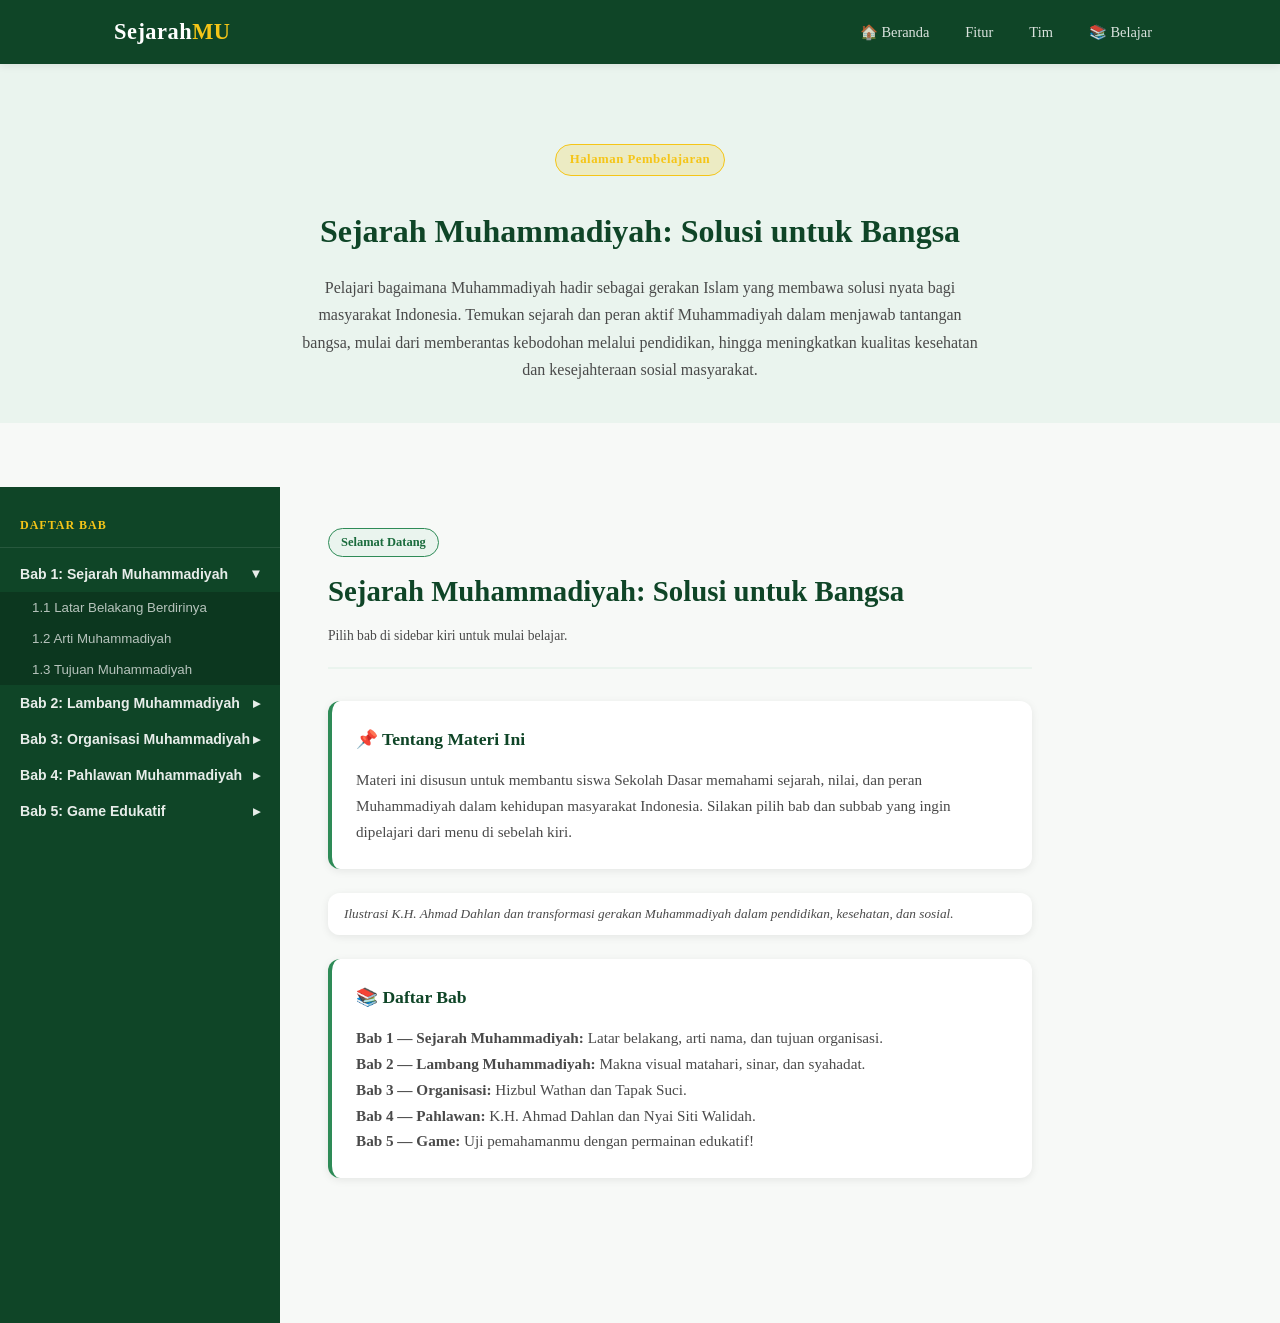
==== commit 0bfd9133: "Add files via upload" ====
--- a/belajar.html
+++ b/belajar.html
@@ -745,4 +745,4 @@
   </script>
 
 </body>
-</html>
+</html>
--- a/style.css
+++ b/style.css
@@ -1,797 +1,741 @@
-/* ============================================= */
-/* VARIABEL WARNA - Ubah warna di sini saja      */
-/* Mahasiswa cukup mengganti nilai di bawah ini   */
-/* ============================================= */
+/* ============================================================
+   style.css — Sejarah-Mu Landing Page
+   Kelompok: PENTACODE | Kelas A / PAI | 2026
+   ============================================================
+   CATATAN MAHASISWA:
+   Ubah nilai warna di bagian :root di bawah ini untuk
+   mengganti seluruh tampilan warna website secara mudah!
+   ============================================================ */
+
+/* ===== VARIABEL WARNA (mudah diganti) ===== */
 :root {
-    /* Warna Utama / Primary */
-    --primary: #2d6a4f;
-    --primary-light: #40916c;
-    --primary-dark: #1b4332;
-
-    /* Warna Sekunder / Secondary */
-    --secondary: #5c7a99;
-    --secondary-light: #7a99b5;
-
-    /* Warna Aksen */
-    --accent: #f7c948;
-    --accent-light: #fce588;
-
-    /* Warna Background Utama */
-    --bg-main: #f0f7f4;
-    --bg-hero: linear-gradient(135deg, #1b4332 0%, #2d6a4f 50%, #40916c 100%);
-    --bg-footer: #1b4332;
-
-    /* Warna Background Section / Card */
-    --bg-section: #ffffff;
-    --bg-card: #ffffff;
-
-    /* Warna Teks */
-    --text-primary: #ffffff;
-    --text-secondary: #1a1a2e;
-    --text-muted: #555555;
-
-    /* Warna Tambahan */
-    --border-color: #e0e0e0;
-    --shadow-color: rgba(0, 0, 0, 0.08);
-    --shadow-hover: rgba(0, 0, 0, 0.15);
-    --radius: 12px;
-    --radius-sm: 8px;
-    --max-width: 1100px;
-    --transition: 0.3s ease;
-}
-
-/* ============================================= */
-/* RESET & BASE - Mengatur ulas style bawaan     */
-/* ============================================= */
-* {
-    margin: 0;
-    padding: 0;
-    box-sizing: border-box;
+  /* Warna utama: dipakai untuk navbar, hero background */
+  --primary:        #1a6b3c;     /* Hijau tua Muhammadiyah */
+  --primary-light:  #2e8b57;     /* Hijau lebih terang */
+  --primary-dark:   #0f4527;     /* Hijau gelap */
+
+  /* Warna sekunder: dipakai untuk tombol kedua, aksen */
+  --secondary:      #2563a8;     /* Biru sedang */
+  --secondary-light:#3b82f6;     /* Biru terang */
+
+  /* Warna aksen: sorotan, badge, highlight */
+  --accent:         #f5c518;     /* Kuning emas */
+  --accent-dark:    #d4a000;     /* Kuning gelap */
+
+  /* Warna background */
+  --bg-main:        #f7f9f7;     /* Putih kehijauan untuk background utama */
+  --bg-section-alt: #eaf4ee;     /* Hijau sangat muda untuk section selang-seling */
+  --bg-card:        #ffffff;     /* Putih untuk card */
+  --bg-hero:        #1a6b3c;     /* Sama dengan primary untuk hero */
+  --bg-akses:       #1a4fa0;     /* Biru untuk section akses */
+  --bg-footer:      #0f3320;     /* Hijau sangat gelap untuk footer */
+
+  /* Warna teks */
+  --text-utama:     #1a1a1a;     /* Hitam untuk teks isi */
+  --text-sekunder:  #4a4a4a;     /* Abu gelap untuk sub-teks */
+  --text-putih:     #ffffff;     /* Putih untuk teks di atas background gelap */
+  --text-aksen:     #f5c518;     /* Kuning untuk teks aksen di hero */
+
+  /* Border & shadow */
+  --border-radius:  12px;
+  --shadow-sm:      0 2px 8px rgba(0,0,0,0.08);
+  --shadow-md:      0 4px 20px rgba(0,0,0,0.12);
+  --shadow-lg:      0 8px 32px rgba(0,0,0,0.16);
+
+  /* Transisi umum */
+  --transition:     all 0.3s ease;
+
+  /* Lebar maksimum konten */
+  --max-width:      1100px;
+}
+
+/* ===== RESET DASAR ===== */
+*, *::before, *::after {
+  box-sizing: border-box;
+  margin: 0;
+  padding: 0;
 }
 
 html {
-    scroll-behavior: smooth;
-    scroll-padding-top: 70px; /* Agar anchor tidak tertutup navbar */
+  scroll-behavior: smooth; /* Smooth scroll antar section */
 }
 
 body {
-    font-family: -apple-system, BlinkMacSystemFont, 'Segoe UI', Roboto, 'Helvetica Neue', Arial, sans-serif;
-    background-color: var(--bg-main);
-    color: var(--text-secondary);
-    line-height: 1.7;
-    -webkit-font-smoothing: antialiased;
-}
-
-img {
-    max-width: 100%;
-    display: block;
-}
-
-a {
-    text-decoration: none;
-    color: inherit;
-    transition: color var(--transition);
-}
-
-ul, ol {
-    list-style: none;
-}
-
-/* ============================================= */
-/* CONTAINER - Pembatas lebar konten             */
-/* ============================================= */
+  font-family: Georgia, 'Times New Roman', serif;
+  background-color: var(--bg-main);
+  color: var(--text-utama);
+  line-height: 1.7;
+  font-size: 16px;
+}
+
+/* ===== UTILITAS UMUM ===== */
 .container {
-    max-width: var(--max-width);
-    margin: 0 auto;
-    padding: 0 24px;
-}
-
-/* ============================================= */
-/* NAVBAR - Menu navigasi atas                    */
-/* ============================================= */
+  max-width: var(--max-width);
+  margin: 0 auto;
+  padding: 0 24px;
+}
+
+/* Judul section */
+.section-header {
+  text-align: center;
+  margin-bottom: 48px;
+}
+
+.section-header h2 {
+  font-size: clamp(1.5rem, 3vw, 2.2rem);
+  font-weight: 700;
+  color: var(--primary-dark);
+  margin-bottom: 16px;
+  line-height: 1.3;
+}
+
+.section-sub {
+  font-size: 1rem;
+  color: var(--text-sekunder);
+  max-width: 700px;
+  margin: 0 auto;
+}
+
+/* Padding section */
+.section {
+  padding: 80px 0;
+  background-color: var(--bg-main);
+}
+
+/* Section dengan warna bergantian */
+.section-alt {
+  background-color: var(--bg-section-alt);
+}
+
+/* ===== TOMBOL ===== */
+.btn {
+  display: inline-block;
+  padding: 12px 28px;
+  border-radius: 8px;
+  font-size: 0.95rem;
+  font-weight: 600;
+  text-decoration: none;
+  cursor: pointer;
+  transition: var(--transition);
+  border: 2px solid transparent;
+}
+
+/* Tombol utama: hijau */
+.btn-primary {
+  background-color: var(--primary);
+  color: var(--text-putih);
+  border-color: var(--primary);
+}
+.btn-primary:hover {
+  background-color: var(--primary-dark);
+  border-color: var(--primary-dark);
+  transform: translateY(-2px);
+  box-shadow: var(--shadow-md);
+}
+
+/* Tombol outline: transparan dengan border */
+.btn-outline {
+  background-color: transparent;
+  color: var(--text-putih);
+  border-color: var(--text-putih);
+}
+.btn-outline:hover {
+  background-color: var(--text-putih);
+  color: var(--primary);
+  transform: translateY(-2px);
+}
+
+/* Tombol sekunder: biru */
+.btn-secondary {
+  background-color: var(--secondary);
+  color: var(--text-putih);
+  border-color: var(--secondary);
+}
+.btn-secondary:hover {
+  background-color: #1a4fa0;
+  transform: translateY(-2px);
+  box-shadow: var(--shadow-md);
+}
+
+/* Tombol besar untuk section akses */
+.btn-large {
+  padding: 16px 40px;
+  font-size: 1.05rem;
+  border-radius: 10px;
+}
+
+/* ===== NAVBAR ===== */
 .navbar {
-    position: fixed;
-    top: 0;
+  position: fixed;          /* Selalu di atas layar */
+  top: 0;
+  left: 0;
+  width: 100%;
+  z-index: 999;
+  background-color: var(--primary-dark);
+  box-shadow: var(--shadow-sm);
+  transition: var(--transition);
+}
+
+.nav-container {
+  max-width: var(--max-width);
+  margin: 0 auto;
+  padding: 0 24px;
+  height: 64px;
+  display: flex;
+  align-items: center;
+  justify-content: space-between;
+}
+
+/* Logo di navbar */
+.nav-logo {
+  font-size: 1.4rem;
+  font-weight: 700;
+  color: var(--text-putih);
+  text-decoration: none;
+  letter-spacing: 0.5px;
+}
+.nav-logo span {
+  color: var(--accent);
+}
+
+/* Menu navigasi */
+.nav-menu {
+  list-style: none;
+  display: flex;
+  gap: 8px;
+}
+
+.nav-link {
+  color: rgba(255,255,255,0.85);
+  text-decoration: none;
+  padding: 8px 14px;
+  border-radius: 6px;
+  font-size: 0.9rem;
+  font-weight: 500;
+  transition: var(--transition);
+}
+.nav-link:hover {
+  color: var(--accent);
+  background-color: rgba(255,255,255,0.08);
+}
+
+/* Hamburger button — hanya muncul di mobile */
+.hamburger {
+  display: none;
+  flex-direction: column;
+  gap: 5px;
+  background: none;
+  border: none;
+  cursor: pointer;
+  padding: 4px;
+}
+.hamburger span {
+  display: block;
+  width: 26px;
+  height: 3px;
+  background-color: var(--text-putih);
+  border-radius: 3px;
+  transition: var(--transition);
+}
+
+/* Animasi hamburger saat aktif */
+.hamburger.active span:nth-child(1) { transform: rotate(45deg) translate(5px, 6px); }
+.hamburger.active span:nth-child(2) { opacity: 0; }
+.hamburger.active span:nth-child(3) { transform: rotate(-45deg) translate(5px, -6px); }
+
+/* ===== HERO SECTION ===== */
+.hero {
+  background-color: var(--bg-hero);
+  padding: 140px 0 60px; /* Atas lebih besar karena ada navbar fixed */
+  position: relative;
+  overflow: hidden;
+}
+
+/* Dekorasi lingkaran di background hero */
+.hero::before {
+  content: '';
+  position: absolute;
+  top: -80px;
+  right: -80px;
+  width: 350px;
+  height: 350px;
+  border-radius: 50%;
+  background: rgba(255,255,255,0.05);
+  pointer-events: none;
+}
+
+/* Layout 2 kolom di hero */
+.hero-grid {
+  display: grid;
+  grid-template-columns: 1fr 1fr;
+  gap: 48px;
+  align-items: center;
+}
+
+/* Teks hero */
+.hero-text {
+  color: var(--text-putih);
+}
+
+/* Badge kecil di atas judul */
+.badge {
+  display: inline-block;
+  background-color: rgba(245,197,24,0.2);
+  color: var(--accent);
+  border: 1px solid var(--accent);
+  padding: 4px 14px;
+  border-radius: 100px;
+  font-size: 0.8rem;
+  font-weight: 600;
+  margin-bottom: 16px;
+  letter-spacing: 0.5px;
+}
+
+/* Judul besar */
+.hero-text h1 {
+  font-size: clamp(2.5rem, 5vw, 4rem);
+  font-weight: 800;
+  line-height: 1.1;
+  margin-bottom: 8px;
+  color: var(--text-putih);
+}
+
+.accent {
+  color: var(--accent);
+}
+
+/* Tagline */
+.tagline {
+  font-size: 1.2rem;
+  color: rgba(255,255,255,0.8);
+  margin-bottom: 20px;
+  font-style: italic;
+}
+
+/* Deskripsi singkat di hero */
+.hero-desc {
+  font-size: 1rem;
+  color: rgba(255,255,255,0.85);
+  margin-bottom: 32px;
+  max-width: 480px;
+}
+
+/* Tombol di hero */
+.hero-buttons {
+  display: flex;
+  gap: 16px;
+  flex-wrap: wrap;
+}
+
+/* Gambar mockup di hero */
+.hero-image {
+  position: relative;
+}
+
+.mockup-img {
+  width: 100%;
+  max-height: 420px;
+  object-fit: cover;
+  border-radius: var(--border-radius);
+  box-shadow: var(--shadow-lg);
+}
+
+/* Gelombang dekoratif bawah hero */
+.hero-wave {
+  position: absolute;
+  bottom: -1px;
+  left: 0;
+  width: 100%;
+  line-height: 0;
+}
+.hero-wave svg {
+  width: 100%;
+  height: 60px;
+}
+
+/* ===== CARD UMUM ===== */
+.card {
+  background-color: var(--bg-card);
+  border-radius: var(--border-radius);
+  padding: 28px;
+  box-shadow: var(--shadow-sm);
+  transition: var(--transition);
+  border: 1px solid rgba(0,0,0,0.06);
+}
+.card:hover {
+  transform: translateY(-4px);
+  box-shadow: var(--shadow-md);
+}
+
+/* ===== 3 CARD MASALAH ===== */
+.cards-3 {
+  display: grid;
+  grid-template-columns: repeat(3, 1fr);
+  gap: 24px;
+  margin-bottom: 32px;
+}
+
+.card-masalah .card-icon {
+  font-size: 2.4rem;
+  margin-bottom: 16px;
+}
+.card-masalah h3 {
+  font-size: 1.05rem;
+  font-weight: 700;
+  color: var(--primary-dark);
+  margin-bottom: 10px;
+}
+.card-masalah p {
+  font-size: 0.92rem;
+  color: var(--text-sekunder);
+}
+
+/* Badge target pengguna */
+.target-badge {
+  text-align: center;
+  padding: 14px 24px;
+  background-color: var(--bg-section-alt);
+  border-radius: 8px;
+  color: var(--primary-dark);
+  font-size: 0.95rem;
+  border-left: 4px solid var(--primary);
+}
+
+/* ===== SOLUSI ===== */
+.solusi-grid {
+  display: grid;
+  grid-template-columns: 1fr 1fr;
+  gap: 48px;
+  align-items: start;
+}
+
+/* Gambar solusi */
+.solusi-image {
+  position: relative;
+  border-radius: var(--border-radius);
+  overflow: hidden;
+  box-shadow: var(--shadow-md);
+}
+.solusi-image img {
+  width: 100%;
+  object-fit: cover;
+  display: block;
+  border-radius: var(--border-radius);
+  max-height: 380px;
+}
+
+/* Cara kerja (daftar bernomor) */
+.solusi-content h3 {
+  font-size: 1.1rem;
+  font-weight: 700;
+  color: var(--primary-dark);
+  margin-bottom: 12px;
+  margin-top: 24px;
+}
+.solusi-content h3:first-child { margin-top: 0; }
+
+.cara-kerja {
+  padding-left: 20px;
+  color: var(--text-sekunder);
+  font-size: 0.95rem;
+}
+.cara-kerja li {
+  margin-bottom: 8px;
+}
+
+/* Manfaat list */
+.manfaat-list { display: flex; flex-direction: column; gap: 12px; }
+.manfaat-item {
+  display: flex;
+  gap: 12px;
+  align-items: flex-start;
+}
+.manfaat-icon { font-size: 1.1rem; flex-shrink: 0; margin-top: 2px; }
+.manfaat-item p { font-size: 0.92rem; color: var(--text-sekunder); }
+
+/* ===== 4 CARD FITUR ===== */
+.cards-4 {
+  display: grid;
+  grid-template-columns: repeat(4, 1fr);
+  gap: 20px;
+}
+
+.card-fitur { text-align: center; }
+
+.fitur-icon {
+  font-size: 2.6rem;
+  margin-bottom: 14px;
+  display: block;
+}
+.card-fitur h3 {
+  font-size: 1rem;
+  font-weight: 700;
+  color: var(--primary-dark);
+  margin-bottom: 10px;
+}
+.card-fitur p {
+  font-size: 0.88rem;
+  color: var(--text-sekunder);
+}
+
+/* ===== AKSES PRODUK ===== */
+.section-akses {
+  background: linear-gradient(135deg, var(--bg-akses), var(--primary));
+  color: var(--text-putih);
+}
+
+.section-akses .section-header h2 {
+  color: var(--text-putih);
+}
+.section-akses .section-sub {
+  color: rgba(255,255,255,0.85);
+}
+
+/* Tombol akses berdampingan */
+.akses-buttons {
+  display: flex;
+  gap: 20px;
+  justify-content: center;
+  flex-wrap: wrap;
+  margin-bottom: 40px;
+}
+
+/* Embed Canva */
+.canva-embed {
+  position: relative;
+  width: 100%;
+  padding-top: 56.25%;  /* 16:9 */
+  border-radius: var(--border-radius);
+  overflow: hidden;
+  box-shadow: var(--shadow-lg);
+}
+.canva-embed iframe {
+  position: absolute;
+  top: 0; left: 0;
+  width: 100%; height: 100%;
+  border: none;
+}
+
+/* ===== TIM ===== */
+/* 5 kartu tim dalam 1 baris di desktop, wrap di mobile */
+.tim-grid {
+  display: grid;
+  grid-template-columns: repeat(5, 1fr);
+  gap: 20px;
+}
+
+.card-tim {
+  text-align: center;
+  padding: 24px 16px;
+}
+
+/* Wrapper foto bulat */
+.foto-wrapper {
+  width: 90px;
+  height: 90px;
+  border-radius: 50%;
+  overflow: hidden;
+  margin: 0 auto 16px;
+  background-color: #e0e0e0;
+  display: flex;
+  align-items: center;
+  justify-content: center;
+  border: 3px solid var(--primary-light);
+}
+.foto-wrapper img {
+  width: 100%;
+  height: 100%;
+  object-fit: cover;  /* Foto tidak terdistorsi */
+}
+
+/* Fallback foto */
+.foto-fallback {
+  font-size: 2rem;
+  display: none;
+  align-items: center;
+  justify-content: center;
+  width: 100%;
+  height: 100%;
+}
+
+.card-tim h3 {
+  font-size: 0.9rem;
+  font-weight: 700;
+  color: var(--primary-dark);
+  margin-bottom: 6px;
+}
+.peran {
+  font-size: 0.78rem;
+  color: var(--secondary);
+  font-weight: 600;
+  text-transform: uppercase;
+  letter-spacing: 0.5px;
+}
+
+/* ===== FOOTER ===== */
+.footer {
+  background-color: var(--bg-footer);
+  color: rgba(255,255,255,0.85);
+  padding: 48px 0 32px;
+}
+
+.footer-top {
+  display: flex;
+  justify-content: space-between;
+  align-items: flex-start;
+  gap: 24px;
+  margin-bottom: 28px;
+  flex-wrap: wrap;
+}
+
+.footer-logo {
+  font-size: 1.6rem;
+  font-weight: 800;
+  color: var(--text-putih);
+}
+.footer-logo span {
+  color: var(--accent);
+}
+.footer-tagline {
+  font-size: 0.85rem;
+  color: rgba(255,255,255,0.6);
+  font-style: italic;
+  margin-top: 4px;
+}
+
+.footer-info p {
+  font-size: 0.88rem;
+  margin-bottom: 4px;
+}
+
+/* Deskripsi footer */
+.footer-desc {
+  border-top: 1px solid rgba(255,255,255,0.1);
+  padding-top: 24px;
+}
+.footer-desc p {
+  font-size: 0.85rem;
+  color: rgba(255,255,255,0.6);
+  line-height: 1.8;
+}
+
+/* ===== GAMBAR FALLBACK ===== */
+/* Kotak abu-abu muncul saat gambar gagal */
+.img-error {
+  background-color: #e8e8e8;
+  border-radius: var(--border-radius);
+  min-height: 200px;
+  display: flex;
+  align-items: center;
+  justify-content: center;
+}
+.img-fallback {
+  display: none;
+  color: #888;
+  font-size: 0.9rem;
+  padding: 32px;
+  text-align: center;
+}
+.img-error .img-fallback {
+  display: flex;
+}
+
+/* ===== ANIMASI SCROLL ===== */
+/* Elemen tersembunyi dulu, lalu muncul saat discroll */
+.fade-in {
+  opacity: 0;
+  transform: translateY(28px);
+  transition: opacity 0.6s ease, transform 0.6s ease;
+}
+.fade-in.visible {
+  opacity: 1;
+  transform: translateY(0);
+}
+
+/* Delay animasi */
+.delay-1 { transition-delay: 0.15s; }
+.delay-2 { transition-delay: 0.30s; }
+.delay-3 { transition-delay: 0.45s; }
+
+/* ===== RESPONSIVE: TABLET (≤900px) ===== */
+@media (max-width: 900px) {
+
+  /* Hero jadi 1 kolom */
+  .hero-grid {
+    grid-template-columns: 1fr;
+    text-align: center;
+  }
+  .hero-desc { max-width: 100%; }
+  .hero-buttons { justify-content: center; }
+
+  /* Solusi jadi 1 kolom */
+  .solusi-grid {
+    grid-template-columns: 1fr;
+  }
+
+  /* Card masalah jadi 1 kolom */
+  .cards-3 {
+    grid-template-columns: 1fr;
+  }
+
+  /* Fitur jadi 2 kolom */
+  .cards-4 {
+    grid-template-columns: repeat(2, 1fr);
+  }
+
+  /* Tim jadi 3 kolom */
+  .tim-grid {
+    grid-template-columns: repeat(3, 1fr);
+  }
+}
+
+/* ===== RESPONSIVE: MOBILE (≤600px) ===== */
+@media (max-width: 600px) {
+
+  /* Tampilkan hamburger, sembunyikan menu */
+  .hamburger {
+    display: flex;
+  }
+  .nav-menu {
+    display: none;
+    position: absolute;
+    top: 64px;
     left: 0;
     width: 100%;
-    z-index: 1000;
     background-color: var(--primary-dark);
-    box-shadow: 0 2px 12px var(--shadow-color);
-    transition: background-color var(--transition);
-}
-
-.navbar-inner {
+    flex-direction: column;
+    padding: 12px 0;
+    border-top: 1px solid rgba(255,255,255,0.1);
+  }
+  .nav-menu.open {
     display: flex;
+  }
+  .nav-link {
+    padding: 12px 24px;
+    border-radius: 0;
+  }
+
+  /* Hero padding lebih kecil */
+  .hero { padding: 110px 0 48px; }
+
+  /* Fitur jadi 1 kolom */
+  .cards-4 {
+    grid-template-columns: 1fr;
+  }
+
+  /* Tim jadi 2 kolom */
+  .tim-grid {
+    grid-template-columns: repeat(2, 1fr);
+  }
+
+  /* Tombol akses jadi 1 kolom */
+  .akses-buttons {
+    flex-direction: column;
     align-items: center;
-    justify-content: space-between;
-    height: 64px;
-}
-
-/* Logo/Nama di navbar */
-.navbar-brand {
-    font-size: 1.25rem;
-    font-weight: 700;
-    color: var(--text-primary);
-    letter-spacing: 0.5px;
-}
-
-.navbar-brand:hover {
-    color: var(--accent);
-}
-
-/* Daftar menu navbar */
-.nav-menu {
-    display: flex;
-    gap: 8px;
-}
-
-.nav-menu a {
-    display: block;
-    padding: 8px 16px;
-    color: var(--text-primary);
-    font-size: 0.9rem;
-    font-weight: 500;
-    border-radius: var(--radius-sm);
-    transition: background-color var(--transition), color var(--transition);
-}
-
-.nav-menu a:hover {
-    background-color: rgba(255, 255, 255, 0.15);
-    color: var(--accent);
-}
-
-/* Tombol Hamburger (hanya muncul di mobile) */
-.hamburger {
-    display: none;
+  }
+
+  /* Footer */
+  .footer-top {
     flex-direction: column;
-    gap: 5px;
-    background: none;
-    border: none;
-    cursor: pointer;
-    padding: 8px;
-}
-
-.hamburger span {
-    display: block;
-    width: 24px;
-    height: 2.5px;
-    background-color: var(--text-primary);
-    border-radius: 2px;
-    transition: transform var(--transition), opacity var(--transition);
-}
-
-/* Animasi hamburger saat terbuka */
-.hamburger.active span:nth-child(1) {
-    transform: translateY(7.5px) rotate(45deg);
-}
-
-.hamburger.active span:nth-child(2) {
-    opacity: 0;
-}
-
-.hamburger.active span:nth-child(3) {
-    transform: translateY(-7.5px) rotate(-45deg);
-}
-
-/* ============================================= */
-/* HERO SECTION                                   */
-/* ============================================= */
-.hero {
-    background: var(--bg-hero);
-    padding: 120px 0 80px;
-    color: var(--text-primary);
-    min-height: 90vh;
-    display: flex;
-    align-items: center;
-}
-
-.hero-inner {
-    display: grid;
-    grid-template-columns: 1fr 1fr;
-    gap: 48px;
-    align-items: center;
-}
-
-.hero-text h1 {
-    font-size: 3rem;
-    font-weight: 800;
-    line-height: 1.1;
-    margin-bottom: 12px;
-    letter-spacing: -0.5px;
-}
-
-.hero-tagline {
-    font-size: 1.2rem;
-    color: var(--accent);
-    font-weight: 600;
-    margin-bottom: 20px;
-}
-
-.hero-desc {
-    font-size: 0.95rem;
-    opacity: 0.9;
-    margin-bottom: 32px;
-    line-height: 1.8;
-}
-
-/* Gambar Hero */
-.hero-image {
-    position: relative;
-}
-
-.hero-image img {
-    width: 100%;
-    aspect-ratio: 3 / 4;
-    object-fit: cover;
-    border-radius: var(--radius);
-    box-shadow: 0 20px 60px rgba(0, 0, 0, 0.3);
-}
-
-/* ============================================= */
-/* TOMBOL / BUTTON                                */
-/* ============================================= */
-.btn {
-    display: inline-block;
-    padding: 14px 32px;
-    font-size: 0.95rem;
-    font-weight: 600;
-    border-radius: var(--radius-sm);
-    border: none;
-    cursor: pointer;
-    transition: transform var(--transition), box-shadow var(--transition), background-color var(--transition);
-    text-align: center;
-}
-
-.btn:hover {
-    transform: translateY(-2px);
-    box-shadow: 0 6px 20px var(--shadow-hover);
-}
-
-.btn:active {
-    transform: translateY(0);
-}
-
-.btn-primary {
-    background-color: var(--accent);
-    color: var(--text-secondary);
-}
-
-.btn-primary:hover {
-    background-color: var(--accent-light);
-}
-
-.btn-secondary {
-    background-color: transparent;
-    color: var(--accent);
-    border: 2px solid var(--accent);
-}
-
-.btn-secondary:hover {
-    background-color: var(--accent);
-    color: var(--text-secondary);
-}
-
-.btn-lg {
-    padding: 16px 40px;
-    font-size: 1rem;
-}
-
-/* ============================================= */
-/* SECTION UMUM                                   */
-/* ============================================= */
-.section {
-    padding: 80px 0;
-}
-
-.section-header {
-    text-align: center;
-    max-width: 750px;
-    margin: 0 auto 48px;
-}
-
-.section-header h2 {
-    font-size: 1.8rem;
-    font-weight: 700;
-    color: var(--primary-dark);
-    margin-bottom: 16px;
-    line-height: 1.3;
-}
-
-.section-header p {
-    font-size: 0.95rem;
-    color: var(--text-muted);
-    line-height: 1.8;
-}
-
-/* ============================================= */
-/* CARD UMUM                                      */
-/* ============================================= */
-.card {
-    background-color: var(--bg-card);
-    border-radius: var(--radius);
-    padding: 32px;
-    box-shadow: 0 2px 12px var(--shadow-color);
-    border: 1px solid var(--border-color);
-    transition: transform var(--transition), box-shadow var(--transition);
-}
-
-.card:hover {
-    transform: translateY(-4px);
-    box-shadow: 0 8px 30px var(--shadow-hover);
-}
-
-/* Nomor pada card masalah */
-.card-number {
-    font-size: 2.5rem;
-    font-weight: 800;
-    color: var(--primary);
-    opacity: 0.2;
-    margin-bottom: 12px;
-    line-height: 1;
-}
-
-.card h3 {
-    font-size: 1.15rem;
-    font-weight: 700;
-    color: var(--primary-dark);
-    margin-bottom: 12px;
-}
-
-.card p {
-    font-size: 0.9rem;
-    color: var(--text-muted);
-    line-height: 1.75;
-}
-
-/* ============================================= */
-/* GRID CARD - 3 kolom (masalah)                 */
-/* ============================================= */
-.card-grid-3 {
-    display: grid;
-    grid-template-columns: repeat(3, 1fr);
-    gap: 24px;
-}
-
-/* Target pengguna badge */
-.target-badge {
-    text-align: center;
-    margin-top: 40px;
-    padding: 16px 32px;
-    background-color: var(--accent);
-    border-radius: 50px;
-    display: inline-block;
-    margin-left: 50%;
-    transform: translateX(-50%);
-}
-
-.badge-label {
-    font-weight: 600;
-    color: var(--text-secondary);
-    margin-right: 8px;
-}
-
-.badge-value {
-    font-weight: 700;
-    color: var(--primary-dark);
-    background: rgba(255,255,255,0.6);
-    padding: 4px 16px;
-    border-radius: 50px;
-}
-
-/* ============================================= */
-/* SOLUSI SECTION                                 */
-/* ============================================= */
-.solusi {
-    background-color: var(--bg-section);
-}
-
-.solusi-inner {
-    display: grid;
-    grid-template-columns: 1fr 1fr;
-    gap: 48px;
-    align-items: start;
-}
-
-.solusi-text h2 {
-    font-size: 1.6rem;
-    font-weight: 700;
-    color: var(--primary-dark);
-    margin-bottom: 16px;
-    line-height: 1.35;
-}
-
-.solusi-text > p {
-    font-size: 0.95rem;
-    color: var(--text-muted);
-    margin-bottom: 28px;
-    line-height: 1.8;
-}
-
-.solusi-text h3 {
-    font-size: 1.1rem;
-    font-weight: 700;
-    color: var(--primary);
-    margin-bottom: 12px;
-    margin-top: 24px;
-}
-
-/* List cara kerja (nomor urut) */
-.cara-kerja {
-    list-style: decimal;
-    padding-left: 20px;
-    margin-bottom: 8px;
-}
-
-.cara-kerja li {
-    font-size: 0.9rem;
-    color: var(--text-muted);
-    margin-bottom: 8px;
-    line-height: 1.6;
-}
-
-/* List manfaat (bullet) */
-.manfaat-list {
-    list-style: disc;
-    padding-left: 20px;
-}
-
-.manfaat-list li {
-    font-size: 0.9rem;
-    color: var(--text-muted);
-    margin-bottom: 12px;
-    line-height: 1.7;
-}
-
-/* Gambar Solusi */
-.solusi-image img {
-    width: 100%;
-    aspect-ratio: 4 / 3;
-    object-fit: cover;
-    border-radius: var(--radius);
-    box-shadow: 0 8px 30px var(--shadow-color);
-}
-
-/* ============================================= */
-/* FITUR SECTION - Grid 2x2                       */
-/* ============================================= */
-.card-grid-2 {
-    display: grid;
-    grid-template-columns: repeat(2, 1fr);
-    gap: 24px;
-}
-
-.fitur-card {
-    text-align: center;
-    padding: 40px 28px;
-}
-
-.fitur-icon {
-    font-size: 2.5rem;
-    margin-bottom: 16px;
-}
-
-.fitur-card h3 {
-    font-size: 1.1rem;
-    margin-bottom: 12px;
-}
-
-/* ============================================= */
-/* AKSES SECTION                                  */
-/* ============================================= */
-.akses {
-    background-color: var(--primary);
-    color: var(--text-primary);
-    text-align: center;
-}
-
-.akses-inner {
-    max-width: 700px;
-}
-
-.akses-inner h2 {
-    font-size: 2rem;
-    font-weight: 800;
-    margin-bottom: 16px;
-}
-
-.akses-inner > p {
-    font-size: 0.95rem;
-    opacity: 0.9;
-    margin-bottom: 36px;
-    line-height: 1.8;
-}
-
-/* Tombol akses produk */
-.akses-buttons {
-    display: flex;
-    gap: 16px;
-    justify-content: center;
-    flex-wrap: wrap;
-    margin-bottom: 36px;
-}
-
-/* Wrapper embed Canva */
-.embed-wrapper {
-    margin-top: 20px;
-}
-
-.embed-container {
-    position: relative;
-    width: 100%;
-    height: 0;
-    padding-top: 56.25%; /* Rasio 16:9 */
-    border-radius: var(--radius);
-    overflow: hidden;
-    box-shadow: 0 4px 20px rgba(0, 0, 0, 0.2);
-}
-
-.embed-container iframe {
-    position: absolute;
-    top: 0;
-    left: 0;
-    width: 100%;
-    height: 100%;
-    border: none;
-}
-
-.embed-credit {
-    margin-top: 12px;
-    font-size: 0.8rem;
-    opacity: 0.7;
-}
-
-.embed-credit a {
-    color: var(--accent);
-    text-decoration: underline;
-}
-
-/* ============================================= */
-/* TIM SECTION                                    */
-/* ============================================= */
-.tim {
-    background-color: var(--bg-section);
-}
-
-.tim-grid {
-    display: grid;
-    grid-template-columns: repeat(5, 1fr);
-    gap: 20px;
-}
-
-.tim-card {
-    text-align: center;
-    padding: 28px 16px;
-}
-
-/* Foto profil bulat */
-.tim-photo {
-    width: 100px;
-    height: 100px;
-    margin: 0 auto 16px;
-    border-radius: 50%;
-    overflow: hidden;
-    border: 3px solid var(--primary-light);
-    background-color: #e0e0e0;
-}
-
-.tim-card h3 {
-    font-size: 0.95rem;
-    font-weight: 700;
-    color: var(--primary-dark);
-    margin-bottom: 6px;
-}
-
-.tim-role {
-    font-size: 0.75rem;
-    color: var(--secondary);
-    font-weight: 600;
-    text-transform: uppercase;
-    letter-spacing: 0.3px;
-}
-
-/* ============================================= */
-/* FOOTER                                         */
-/* ============================================= */
-.footer {
-    background-color: var(--bg-footer);
-    color: var(--text-primary);
-    padding: 48px 0 32px;
-}
-
-.footer-top {
-    text-align: center;
-    margin-bottom: 32px;
-    padding-bottom: 24px;
-    border-bottom: 1px solid rgba(255, 255, 255, 0.15);
-}
-
-.footer-top h3 {
-    font-size: 1.4rem;
-    font-weight: 700;
-    margin-bottom: 4px;
-}
-
-.footer-top p {
-    font-size: 0.9rem;
-    opacity: 0.8;
-}
-
-.footer-bottom {
-    text-align: center;
-}
-
-.footer-bottom p {
-    font-size: 0.8rem;
-    opacity: 0.6;
-    line-height: 1.8;
-    max-width: 800px;
-    margin: 0 auto;
-}
-
-/* ============================================= */
-/* UTILITY CLASS - Gambar                         */
-/* ============================================= */
-.img-cover {
-    width: 100%;
-    height: 100%;
-    object-fit: cover;
-}
-
-.img-circle {
-    width: 100%;
-    height: 100%;
-    object-fit: cover;
-}
-
-/* Fallback gambar gagal dimuat */
-.img-fallback {
-    width: 100%;
-    height: 100%;
-    display: flex;
-    align-items: center;
-    justify-content: center;
-    background-color: #d1d5db;
-    color: #6b7280;
-    font-size: 0.8rem;
-    text-align: center;
-    padding: 8px;
-}
-
-/* ============================================= */
-/* ANIMASI SCROLL - Elemen muncul saat di-scroll */
-/* ============================================= */
-.anim-fade {
-    opacity: 0;
-    transform: translateY(30px);
-    transition: opacity 0.6s ease, transform 0.6s ease;
-}
-
-.anim-fade.visible {
-    opacity: 1;
-    transform: translateY(0);
-}
-
-/* ============================================= */
-/* RESPONSIVE - TABLET (max-width: 900px)         */
-/* ============================================= */
-@media (max-width: 900px) {
-    .hero-inner {
-        grid-template-columns: 1fr;
-        gap: 32px;
-    }
-
-    .hero {
-        padding: 100px 0 60px;
-        min-height: auto;
-    }
-
-    .hero-text h1 {
-        font-size: 2.2rem;
-    }
-
-    .hero-image img {
-        aspect-ratio: 16 / 9;
-        max-height: 350px;
-    }
-
-    .solusi-inner {
-        grid-template-columns: 1fr;
-        gap: 32px;
-    }
-
-    .card-grid-3 {
-        grid-template-columns: 1fr;
-    }
-
-    .card-grid-2 {
-        grid-template-columns: 1fr;
-    }
-
-    .tim-grid {
-        grid-template-columns: repeat(3, 1fr);
-        gap: 16px;
-    }
-
-    .section {
-        padding: 60px 0;
-    }
-}
-
-/* ============================================= */
-/* RESPONSIVE - MOBILE (max-width: 640px)         */
-/* ============================================= */
-@media (max-width: 640px) {
-    /* Tampilkan hamburger, sembunyikan menu */
-    .hamburger {
-        display: flex;
-    }
-
-    .nav-menu {
-        display: none;
-        flex-direction: column;
-        position: absolute;
-        top: 64px;
-        left: 0;
-        width: 100%;
-        background-color: var(--primary-dark);
-        padding: 16px 24px;
-        gap: 4px;
-        box-shadow: 0 8px 24px var(--shadow-color);
-    }
-
-    .nav-menu.open {
-        display: flex;
-    }
-
-    .nav-menu a {
-        padding: 12px 16px;
-        border-radius: var(--radius-sm);
-    }
-
-    .hero-text h1 {
-        font-size: 1.8rem;
-    }
-
-    .hero-tagline {
-        font-size: 1rem;
-    }
-
-    .section-header h2 {
-        font-size: 1.4rem;
-    }
-
-    .tim-grid {
-        grid-template-columns: repeat(2, 1fr);
-        gap: 12px;
-    }
-
-    .tim-card {
-        padding: 20px 12px;
-    }
-
-    .tim-photo {
-        width: 80px;
-        height: 80px;
-    }
-
-    .akses-buttons {
-        flex-direction: column;
-        align-items: center;
-    }
-
-    .btn-lg {
-        width: 100%;
-        max-width: 300px;
-    }
-
-    .target-badge {
-        display: block;
-        margin-left: 0;
-        transform: none;
-        padding: 12px 20px;
-    }
-
-    .footer-bottom p {
-        font-size: 0.75rem;
-    }
+  }
 }
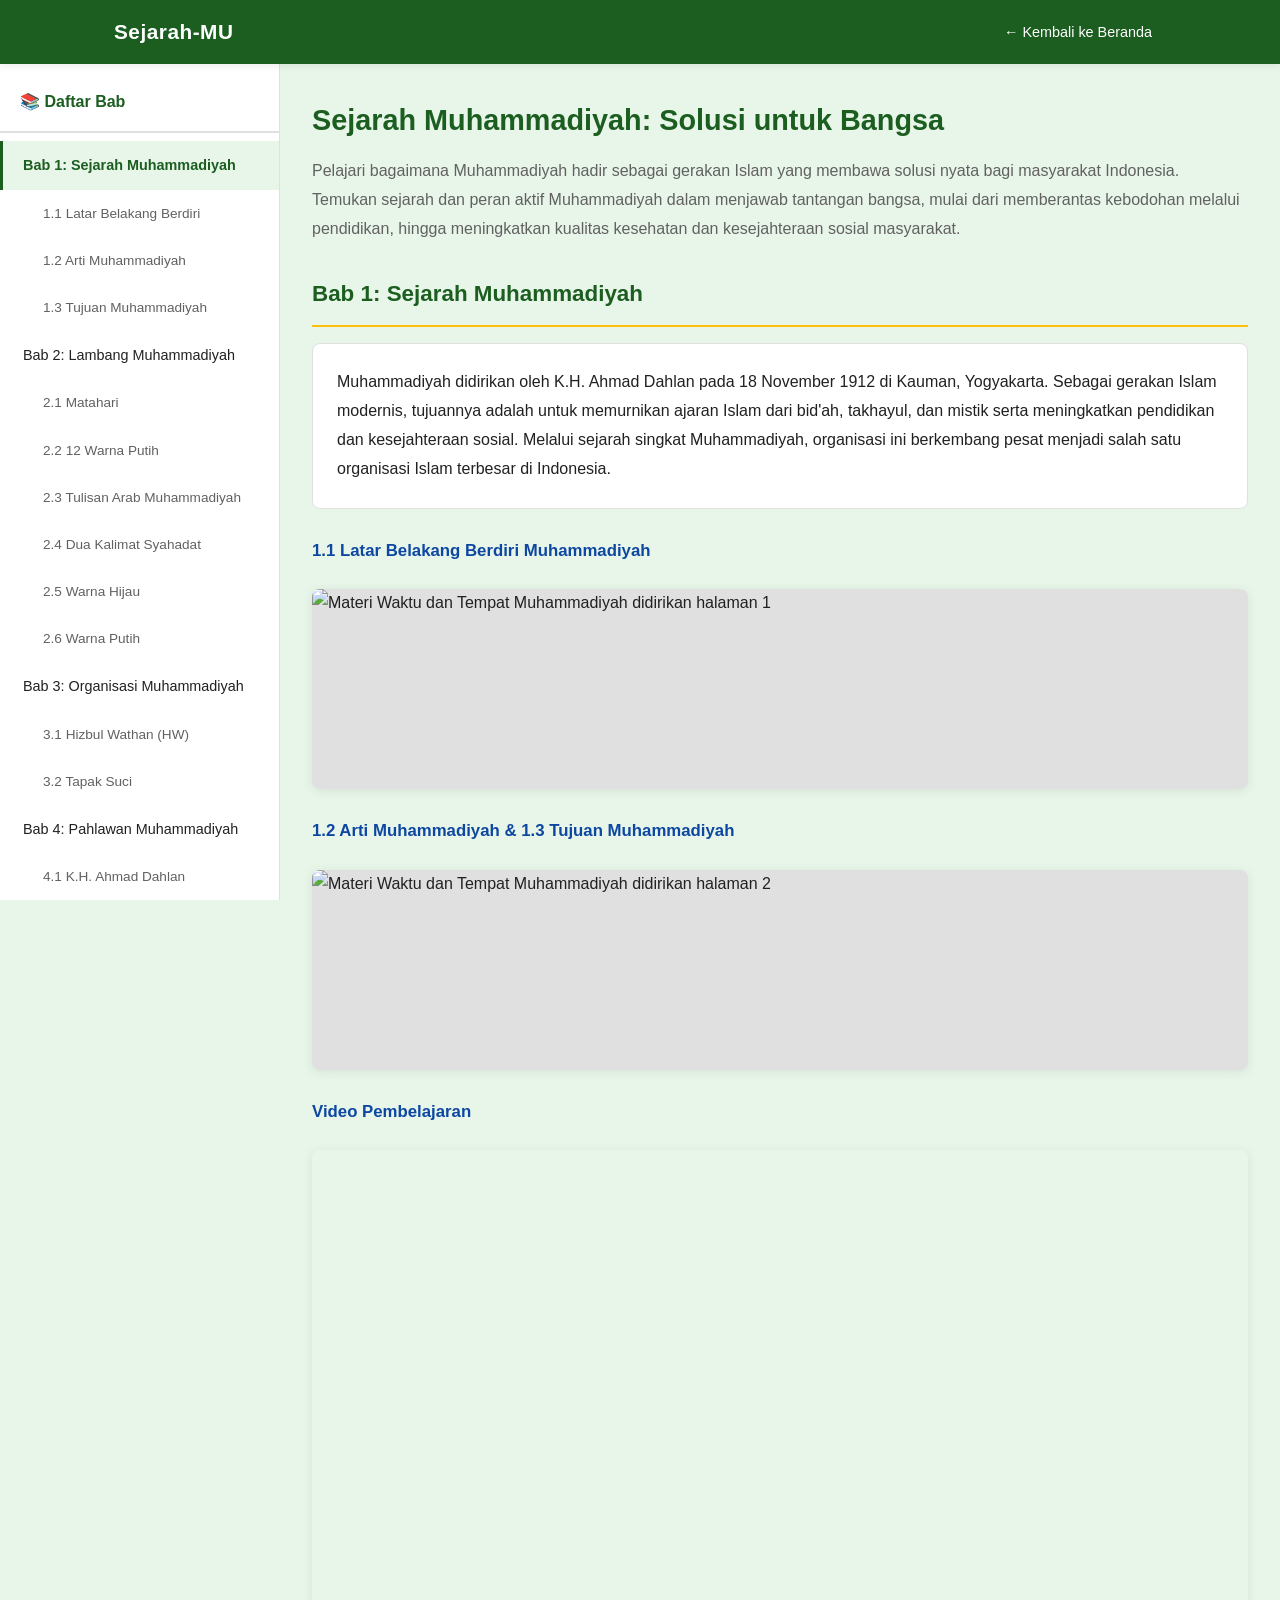
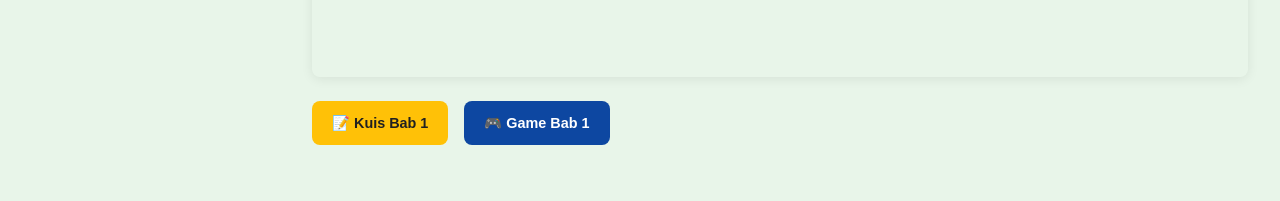
==== commit 50d4e587: "Add files via upload" ====
--- a/belajar.html
+++ b/belajar.html
@@ -1,748 +1,371 @@
 <!DOCTYPE html>
 <html lang="id">
 <head>
-  <meta charset="UTF-8" />
-  <meta name="viewport" content="width=device-width, initial-scale=1.0" />
-  <title>Belajar | Sejarah Muhammadiyah: Solusi untuk Bangsa</title>
-  <link rel="stylesheet" href="style.css" />
-
-  <!-- Style khusus halaman belajar -->
-  <style>
-
-    /* ===== LAYOUT HALAMAN BELAJAR ===== */
-    /* Layout LMS mini: sidebar di kiri, konten di kanan */
-    .belajar-wrapper {
-      display: grid;
-      grid-template-columns: 280px 1fr;
-      gap: 0;
-      min-height: calc(100vh - 64px);
-      margin-top: 64px;  /* Agar tidak tertutup navbar */
-    }
-
-    /* ===== SIDEBAR (daftar bab) ===== */
-    .sidebar {
-      background-color: var(--primary-dark);
-      color: var(--text-putih);
-      padding: 28px 0;
-      position: sticky;          /* Sidebar tetap saat konten discroll */
-      top: 64px;
-      height: calc(100vh - 64px);
-      overflow-y: auto;
-    }
-
-    .sidebar-title {
-      font-size: 0.75rem;
-      font-weight: 700;
-      text-transform: uppercase;
-      letter-spacing: 1px;
-      color: var(--accent);
-      padding: 0 20px 12px;
-      border-bottom: 1px solid rgba(255,255,255,0.1);
-      margin-bottom: 8px;
-    }
-
-    /* Daftar bab di sidebar */
-    .bab-list { list-style: none; }
-
-    /* Tombol judul bab */
-    .bab-toggle {
-      width: 100%;
-      text-align: left;
-      background: none;
-      border: none;
-      color: rgba(255,255,255,0.9);
-      padding: 10px 20px;
-      font-size: 0.88rem;
-      font-weight: 600;
-      cursor: pointer;
-      display: flex;
-      justify-content: space-between;
-      align-items: center;
-      transition: background 0.2s;
-    }
-    .bab-toggle:hover {
-      background-color: rgba(255,255,255,0.06);
-    }
-    .bab-toggle.active-bab {
-      color: var(--accent);
-    }
-    /* Panah kecil di sebelah judul bab */
-    .bab-toggle::after {
-      content: '▸';
-      transition: transform 0.2s;
-    }
-    .bab-toggle.open::after {
-      transform: rotate(90deg);
-    }
-
-    /* Daftar subbab (tersembunyi dulu) */
-    .subbab-list {
-      display: none;
-      list-style: none;
-      background-color: rgba(0,0,0,0.2);
-    }
-    .subbab-list.open { display: block; }
-
-    /* Link subbab */
-    .subbab-link {
-      display: block;
-      padding: 8px 20px 8px 32px;
-      color: rgba(255,255,255,0.7);
-      font-size: 0.83rem;
-      text-decoration: none;
-      cursor: pointer;
-      transition: background 0.2s, color 0.2s;
-      border: none;
-      background: none;
-      width: 100%;
-      text-align: left;
-    }
-    .subbab-link:hover {
-      background-color: rgba(255,255,255,0.06);
-      color: rgba(255,255,255,1);
-    }
-    /* Subbab yang sedang aktif/dipilih */
-    .subbab-link.aktif {
-      color: var(--accent);
-      font-weight: 600;
-      border-left: 3px solid var(--accent);
-    }
-
-    /* ===== AREA KONTEN UTAMA ===== */
-    .konten-utama {
-      padding: 40px 48px;
-      background-color: var(--bg-main);
-      max-width: 800px;
-    }
-
-    /* Header konten */
-    .konten-header {
-      margin-bottom: 32px;
-      padding-bottom: 20px;
-      border-bottom: 2px solid var(--bg-section-alt);
-    }
-    .konten-header h1 {
-      font-size: 1.8rem;
-      color: var(--primary-dark);
-      margin-bottom: 8px;
-    }
-    .konten-meta {
-      font-size: 0.85rem;
-      color: var(--text-sekunder);
-    }
-
-    /* ===== BLOK KONTEN (teks, gambar, video, dll) ===== */
-
-    /* Blok teks materi */
-    .blok-teks {
-      background-color: var(--bg-card);
-      border-radius: var(--border-radius);
-      padding: 24px;
-      margin-bottom: 24px;
-      box-shadow: var(--shadow-sm);
-      border-left: 4px solid var(--primary-light);
-    }
-    .blok-teks h2 {
-      font-size: 1.1rem;
-      color: var(--primary-dark);
-      margin-bottom: 12px;
-    }
-    .blok-teks p {
-      color: var(--text-sekunder);
-      font-size: 0.95rem;
-    }
-
-    /* Blok gambar */
-    .blok-gambar {
-      margin-bottom: 24px;
-      border-radius: var(--border-radius);
-      overflow: hidden;
-      box-shadow: var(--shadow-sm);
-    }
-    .blok-gambar img {
-      width: 100%;
-      object-fit: cover;
-      max-height: 300px;
-      display: block;
-    }
-    .blok-gambar figcaption {
-      background-color: var(--bg-card);
-      padding: 10px 16px;
-      font-size: 0.83rem;
-      color: var(--text-sekunder);
-      font-style: italic;
-    }
-
-    /* Blok embed (iframe: video, game, dll) */
-    .blok-embed {
-      margin-bottom: 24px;
-    }
-    .blok-embed-label {
-      font-size: 0.8rem;
-      font-weight: 700;
-      color: var(--primary);
-      text-transform: uppercase;
-      letter-spacing: 0.5px;
-      margin-bottom: 8px;
-    }
-    /* Wrapper responsif 16:9 */
-    .embed-wrapper {
-      position: relative;
-      width: 100%;
-      padding-top: 56.25%;
-      border-radius: var(--border-radius);
-      overflow: hidden;
-      box-shadow: var(--shadow-sm);
-      background-color: #000;
-    }
-    .embed-wrapper iframe {
-      position: absolute;
-      top: 0; left: 0;
-      width: 100%; height: 100%;
-      border: none;
-    }
-    /* Placeholder jika link embed belum diisi */
-    .embed-placeholder {
-      position: absolute;
-      top: 0; left: 0;
-      width: 100%; height: 100%;
-      display: flex;
-      flex-direction: column;
-      align-items: center;
-      justify-content: center;
-      background-color: #e8e8e8;
-      color: #888;
-      font-size: 0.9rem;
-      gap: 8px;
-    }
-    .embed-placeholder span { font-size: 2rem; }
-
-    /* Badge bab aktif */
-    .badge-bab {
-      display: inline-block;
-      background-color: var(--bg-section-alt);
-      color: var(--primary);
-      border: 1px solid var(--primary-light);
-      padding: 3px 12px;
-      border-radius: 100px;
-      font-size: 0.78rem;
-      font-weight: 600;
-      margin-bottom: 10px;
-    }
-
-    /* Tombol navigasi antar bab */
-    .nav-bab {
-      display: flex;
-      justify-content: space-between;
-      margin-top: 40px;
-      padding-top: 24px;
-      border-top: 1px solid var(--bg-section-alt);
-      gap: 12px;
-      flex-wrap: wrap;
-    }
-
-    /* ===== TOGGLE SIDEBAR MOBILE ===== */
-    .sidebar-toggle-btn {
-      display: none;
-      width: 100%;
-      padding: 12px 24px;
-      background-color: var(--primary);
-      color: var(--text-putih);
-      border: none;
-      font-size: 0.9rem;
-      font-weight: 600;
-      cursor: pointer;
-      text-align: left;
-    }
-
-    /* ===== RESPONSIVE ===== */
-    @media (max-width: 800px) {
-      /* Layout jadi 1 kolom: sidebar di atas */
-      .belajar-wrapper {
-        grid-template-columns: 1fr;
-      }
-
-      /* Sidebar tidak sticky di mobile */
-      .sidebar {
-        position: static;
-        height: auto;
-        max-height: none;
-      }
-
-      /* Tampilkan tombol toggle sidebar di mobile */
-      .sidebar-toggle-btn { display: block; }
-
-      /* Sidebar bisa diciutkan di mobile */
-      .sidebar-content { display: none; }
-      .sidebar-content.open { display: block; }
-
-      /* Konten lebih kecil paddingnya */
-      .konten-utama { padding: 24px 20px; }
-    }
-
-  </style>
+  <meta charset="UTF-8">
+  <meta name="viewport" content="width=device-width, initial-scale=1.0">
+  <title>Sejarah Muhammadiyah: Solusi untuk Bangsa | Sejarah-MU</title>
+  <!-- Menggunakan CSS yang sama dengan landing page -->
+  <link rel="stylesheet" href="style.css">
 </head>
 <body>
 
-  <!-- ===== NAVBAR (sama dengan landing page) ===== -->
+  <!-- ===================== NAVBAR ===================== -->
   <nav class="navbar" id="navbar">
-    <div class="nav-container">
-      <a href="index.html" class="nav-logo">Sejarah<span>MU</span></a>
-
-      <!-- Tombol hamburger untuk mobile -->
-      <button class="hamburger" id="hamburger" aria-label="Buka menu">
-        <span></span>
-        <span></span>
-        <span></span>
-      </button>
-
-      <ul class="nav-menu" id="nav-menu">
-        <li><a href="index.html"        class="nav-link">🏠 Beranda</a></li>
-        <li><a href="index.html#fitur"  class="nav-link">Fitur</a></li>
-        <li><a href="index.html#tim"    class="nav-link">Tim</a></li>
-        <li><a href="belajar.html"      class="nav-link">📚 Belajar</a></li>
+    <div class="navbar-container">
+      <a href="index.html" class="navbar-logo">Sejarah-MU</a>
+      <ul class="nav-menu">
+        <li><a href="index.html" class="nav-link">← Kembali ke Beranda</a></li>
       </ul>
     </div>
   </nav>
 
-  <!-- ===== HEADER HALAMAN ===== -->
-  <div class="section section-alt" style="padding: 80px 0 40px; margin-top:64px;">
-    <div class="container" style="text-align:center;">
-      <span class="badge">Halaman Pembelajaran</span>
-      <h1 style="font-size:2rem; color:var(--primary-dark); margin: 12px 0 16px;">
-        Sejarah Muhammadiyah: Solusi untuk Bangsa
-      </h1>
-      <p style="color:var(--text-sekunder); max-width:680px; margin:0 auto;">
-        Pelajari bagaimana Muhammadiyah hadir sebagai gerakan Islam yang membawa solusi nyata
-        bagi masyarakat Indonesia. Temukan sejarah dan peran aktif Muhammadiyah dalam menjawab
-        tantangan bangsa, mulai dari memberantas kebodohan melalui pendidikan, hingga meningkatkan
-        kualitas kesehatan dan kesejahteraan sosial masyarakat.
-      </p>
-    </div>
+  <!-- ===================== LAYOUT BELAJAR ===================== -->
+  <div class="belajar-layout">
+
+    <!-- ========== SIDEBAR: Daftar Bab ========== -->
+    <aside class="belajar-sidebar" id="belajarSidebar">
+      <div class="sidebar-title">📚 Daftar Bab</div>
+
+      <!-- Bab 1 -->
+      <div class="sidebar-item active" data-bab="bab1">Bab 1: Sejarah Muhammadiyah</div>
+      <div class="sidebar-item sidebar-sub" data-bab="bab1">1.1 Latar Belakang Berdiri</div>
+      <div class="sidebar-item sidebar-sub" data-bab="bab1">1.2 Arti Muhammadiyah</div>
+      <div class="sidebar-item sidebar-sub" data-bab="bab1">1.3 Tujuan Muhammadiyah</div>
+
+      <!-- Bab 2 -->
+      <div class="sidebar-item" data-bab="bab2">Bab 2: Lambang Muhammadiyah</div>
+      <div class="sidebar-item sidebar-sub" data-bab="bab2">2.1 Matahari</div>
+      <div class="sidebar-item sidebar-sub" data-bab="bab2">2.2 12 Warna Putih</div>
+      <div class="sidebar-item sidebar-sub" data-bab="bab2">2.3 Tulisan Arab Muhammadiyah</div>
+      <div class="sidebar-item sidebar-sub" data-bab="bab2">2.4 Dua Kalimat Syahadat</div>
+      <div class="sidebar-item sidebar-sub" data-bab="bab2">2.5 Warna Hijau</div>
+      <div class="sidebar-item sidebar-sub" data-bab="bab2">2.6 Warna Putih</div>
+
+      <!-- Bab 3 -->
+      <div class="sidebar-item" data-bab="bab3">Bab 3: Organisasi Muhammadiyah</div>
+      <div class="sidebar-item sidebar-sub" data-bab="bab3">3.1 Hizbul Wathan (HW)</div>
+      <div class="sidebar-item sidebar-sub" data-bab="bab3">3.2 Tapak Suci</div>
+
+      <!-- Bab 4 -->
+      <div class="sidebar-item" data-bab="bab4">Bab 4: Pahlawan Muhammadiyah</div>
+      <div class="sidebar-item sidebar-sub" data-bab="bab4">4.1 K.H. Ahmad Dahlan</div>
+      <div class="sidebar-item sidebar-sub" data-bab="bab4">4.2 Siti Walidah</div>
+
+      <!-- Bab 5 -->
+      <div class="sidebar-item" data-bab="bab5">Bab 5: Game</div>
+    </aside>
+
+    <!-- ========== KONTEN UTAMA ========== -->
+    <main class="belajar-content">
+
+      <!-- Header Halaman Pembelajaran -->
+      <div class="belajar-header">
+        <h1>Sejarah Muhammadiyah: Solusi untuk Bangsa</h1>
+        <p>
+          Pelajari bagaimana Muhammadiyah hadir sebagai gerakan Islam yang membawa solusi nyata bagi masyarakat Indonesia. Temukan sejarah dan peran aktif Muhammadiyah dalam menjawab tantangan bangsa, mulai dari memberantas kebodohan melalui pendidikan, hingga meningkatkan kualitas kesehatan dan kesejahteraan sosial masyarakat.
+        </p>
+      </div>
+
+      <!-- ==========================================
+           BAB 1: Sejarah Muhammadiyah
+           ========================================== -->
+      <div class="bab-content active" id="bab1">
+        <h2 class="bab-title">Bab 1: Sejarah Muhammadiyah</h2>
+
+        <!-- Ringkasan Bab 1 -->
+        <div class="bab-text">
+          Muhammadiyah didirikan oleh K.H. Ahmad Dahlan pada 18 November 1912 di Kauman, Yogyakarta. Sebagai gerakan Islam modernis, tujuannya adalah untuk memurnikan ajaran Islam dari bid'ah, takhayul, dan mistik serta meningkatkan pendidikan dan kesejahteraan sosial. Melalui sejarah singkat Muhammadiyah, organisasi ini berkembang pesat menjadi salah satu organisasi Islam terbesar di Indonesia.
+        </div>
+
+        <!-- Subbab 1.1 -->
+        <h3 class="subbab-label">1.1 Latar Belakang Berdiri Muhammadiyah</h3>
+        <div class="materi-gambar">
+          <img 
+            src="https://i.ibb.co.com/3YVTDVR2/Materi-Waktu-dan-Tempat-Muhammadiyah-didirikan-page-0001.jpg" 
+            alt="Materi Waktu dan Tempat Muhammadiyah didirikan halaman 1"
+            class="img-fallback"
+          >
+        </div>
+
+        <!-- Subbab 1.2 & 1.3 -->
+        <h3 class="subbab-label">1.2 Arti Muhammadiyah & 1.3 Tujuan Muhammadiyah</h3>
+        <div class="materi-gambar">
+          <img 
+            src="https://i.ibb.co.com/WNtZHLsr/Materi-Waktu-dan-Tempat-Muhammadiyah-didirikan-page-0002.jpg" 
+            alt="Materi Waktu dan Tempat Muhammadiyah didirikan halaman 2"
+            class="img-fallback"
+          >
+        </div>
+
+        <!-- Video Bab 1 -->
+        <h3 class="subbab-label">Video Pembelajaran</h3>
+        <div class="video-container">
+          <iframe 
+            src="https://www.youtube.com/embed/pDNwy13_KSg" 
+            title="Video Sejarah Muhammadiyah"
+            allowfullscreen
+            loading="lazy"
+          ></iframe>
+        </div>
+
+        <!-- Tombol Aksi: Kuis & Game -->
+        <div class="aksi-row">
+          <a href="https://forms.gle/uRSpG5qGG1VufP1v8" target="_blank" rel="noopener" class="btn btn-primary btn-sm">
+            📝 Kuis Bab 1
+          </a>
+          <a href="https://gemini.google.com/share/b84c91531584" target="_blank" rel="noopener" class="btn btn-secondary btn-sm">
+            🎮 Game Bab 1
+          </a>
+        </div>
+      </div>
+
+      <!-- ==========================================
+           BAB 2: Lambang Muhammadiyah
+           ========================================== -->
+      <div class="bab-content" id="bab2">
+        <h2 class="bab-title">Bab 2: Lambang Muhammadiyah</h2>
+
+        <!-- Ringkasan Bab 2 -->
+        <div class="bab-text">
+          Lambang Muhammadiyah berbentuk matahari bersinar dua belas dengan tulisan Arab "Muhammadiyah" di tengah, dilingkari dua kalimat syahadat, dan berlatar hijau. Lambang ini diciptakan oleh KH. Ahmad Dahlan. Simbol ini bermakna mencerahkan umat (matahari) melalui tauhid (syahadat) dan keteladanan Nabi Muhammad SAW.
+        </div>
+
+        <!-- Subbab 2.1-2.2: Bentuk Lingkaran -->
+        <h3 class="subbab-label">2.1 Matahari & 2.2 12 Sinar Matahari</h3>
+        <div class="materi-gambar">
+          <img 
+            src="https://i.ibb.co.com/qMz96w3C/Materi-Bentuk-Lingkaran-page-0001.jpg" 
+            alt="Materi Bentuk Lingkaran halaman 1"
+            class="img-fallback"
+          >
+          <img 
+            src="https://i.ibb.co.com/hF97wcQx/Materi-Bentuk-Lingkaran-page-0002.jpg" 
+            alt="Materi Bentuk Lingkaran halaman 2"
+            class="img-fallback"
+            style="margin-top: 16px;"
+          >
+          <img 
+            src="https://i.ibb.co.com/WNFxrH6T/Materi-Bentuk-Lingkaran-page-0003.jpg" 
+            alt="Materi Bentuk Lingkaran halaman 3"
+            class="img-fallback"
+            style="margin-top: 16px;"
+          >
+        </div>
+
+        <!-- Subbab 2.1 lanjutan: Matahari sebagai simbol utama -->
+        <h3 class="subbab-label">Matahari: Simbol Utama</h3>
+        <div class="materi-gambar">
+          <img 
+            src="https://i.ibb.co.com/v4V5TtJb/Materi-Matahari-simbol-utama-page-0001.jpg" 
+            alt="Materi Matahari simbol utama halaman 1"
+            class="img-fallback"
+          >
+          <img 
+            src="https://i.ibb.co.com/ZzLz2BQb/Materi-Matahari-simbol-utama-page-0002.jpg" 
+            alt="Materi Matahari simbol utama halaman 2"
+            class="img-fallback"
+            style="margin-top: 16px;"
+          >
+        </div>
+
+        <!-- Subbab 2.5-2.6: Warna Lambang -->
+        <h3 class="subbab-label">2.5 Warna Hijau & 2.6 Warna Putih</h3>
+        <div class="materi-gambar">
+          <img 
+            src="https://i.ibb.co.com/vCWVSG0g/Materi-Warna-Lambang-page-0001.jpg" 
+            alt="Materi Warna Lambang halaman 1"
+            class="img-fallback"
+          >
+          <img 
+            src="https://i.ibb.co.com/JFnsMQDG/Materi-Warna-Lambang-page-0002.jpg" 
+            alt="Materi Warna Lambang halaman 2"
+            class="img-fallback"
+            style="margin-top: 16px;"
+          >
+        </div>
+
+        <!-- Video Bab 2 -->
+        <h3 class="subbab-label">Video Pembelajaran</h3>
+        <div class="video-container">
+          <iframe 
+            src="https://www.youtube.com/embed/0D5uNl9V45k" 
+            title="Video Lambang Muhammadiyah"
+            allowfullscreen
+            loading="lazy"
+          ></iframe>
+        </div>
+
+        <!-- Tombol Aksi -->
+        <div class="aksi-row">
+          <a href="https://forms.gle/ubyekGknkyyh1xeE6" target="_blank" rel="noopener" class="btn btn-primary btn-sm">
+            📝 Kuis Lambang 1
+          </a>
+          <a href="https://forms.gle/YyVvohAzPugrmL1b6" target="_blank" rel="noopener" class="btn btn-primary btn-sm">
+            📝 Kuis Lambang 2
+          </a>
+          <a href="https://forms.gle/JV7841jcDpUw3boH8" target="_blank" rel="noopener" class="btn btn-primary btn-sm">
+            📝 Kuis Lambang 3
+          </a>
+          <a href="https://gemini.google.com/share/b22ee6e54444" target="_blank" rel="noopener" class="btn btn-secondary btn-sm">
+            🎮 Game Lambang
+          </a>
+        </div>
+      </div>
+
+      <!-- ==========================================
+           BAB 3: Organisasi Muhammadiyah
+           ========================================== -->
+      <div class="bab-content" id="bab3">
+        <h2 class="bab-title">Bab 3: Organisasi Muhammadiyah</h2>
+
+        <!-- Ringkasan Bab 3 -->
+        <div class="bab-text">
+          Muhammadiyah memiliki 2 organisasi otonom yakni Hizbul Wathan dan Tapak Suci Putra Muhammadiyah yang bergerak dalam bidang kepanduan dan bela diri.
+        </div>
+
+        <!-- Subbab 3.1: Hizbul Wathan -->
+        <h3 class="subbab-label">3.1 Hizbul Wathan (HW)</h3>
+        <div class="materi-gambar">
+          <img 
+            src="https://i.ibb.co.com/1fMy0fQQ/Petualangan-Jagoan-HW-page-0001.jpg" 
+            alt="Petualangan Jagoan HW halaman 1"
+            class="img-fallback"
+          >
+          <img 
+            src="https://i.ibb.co.com/9HWj79hn/Petualangan-Jagoan-HW-page-0002.jpg" 
+            alt="Petualangan Jagoan HW halaman 2"
+            class="img-fallback"
+            style="margin-top: 16px;"
+          >
+        </div>
+
+        <!-- Video HW -->
+        <h3 class="subbab-label">Video Hizbul Wathan</h3>
+        <div class="video-container">
+          <iframe 
+            src="https://www.youtube.com/embed/094yk5DDK8A" 
+            title="Video Hizbul Wathan"
+            allowfullscreen
+            loading="lazy"
+          ></iframe>
+        </div>
+
+        <!-- Subbab 3.2: Tapak Suci -->
+        <h3 class="subbab-label">3.2 Tapak Suci Putra Muhammadiyah</h3>
+
+        <!-- Video Tapak Suci -->
+        <div class="video-container">
+          <iframe 
+            src="https://www.youtube.com/embed/5BIN2QwM5RM" 
+            title="Video Tapak Suci"
+            allowfullscreen
+            loading="lazy"
+          ></iframe>
+        </div>
+
+        <!-- Tombol Aksi -->
+        <div class="aksi-row">
+          <a href="https://forms.gle/k7KxfQGRDr7Gym2y5" target="_blank" rel="noopener" class="btn btn-primary btn-sm">
+            📝 Kuis Hizbul Wathan
+          </a>
+          <a href="https://forms.gle/Zr4by81ypPeWPikv6" target="_blank" rel="noopener" class="btn btn-primary btn-sm">
+            📝 Kuis Tapak Suci
+          </a>
+        </div>
+      </div>
+
+      <!-- ==========================================
+           BAB 4: Pahlawan Muhammadiyah
+           ========================================== -->
+      <div class="bab-content" id="bab4">
+        <h2 class="bab-title">Bab 4: Pahlawan Muhammadiyah</h2>
+
+        <!-- Ringkasan Bab 4 -->
+        <div class="bab-text">
+          Pahlawan Nasional dari Muhammadiyah, pertama, K.H. Ahmad Dahlan seorang pendiri Muhammadiyah dianugerahi gelar Pahlawan Nasional pada tahun 1961 (SK Presiden No. 657/1961). Beliau adalah pelopor pembaruan Islam di Indonesia, berfokus pada pendidikan, sosial, dan memurnikan ajaran Islam. Kedua, Nyai Hj. Siti Walidah (Nyai Ahmad Dahlan) seorang pendiri organisasi perempuan Muhammadiyah yang memiliki peran besar dalam pendidikan perempuan dan perjuangan kemerdekaan.
+        </div>
+
+        <!-- Gambar Ilustrasi -->
+        <div class="materi-gambar">
+          <img 
+            src="https://i.ibb.co.com/hJHFfMfy/OIP.jpg" 
+            alt="Ilustrasi K.H. Ahmad Dahlan dan transformasi gerakan Muhammadiyah dalam pendidikan, kesehatan, dan sosial."
+            class="img-fallback"
+          >
+        </div>
+
+        <!-- Subbab 4.1: K.H. Ahmad Dahlan -->
+        <h3 class="subbab-label">4.1 K.H. Ahmad Dahlan</h3>
+        <div class="video-container">
+          <iframe 
+            src="https://www.youtube.com/embed/ML-dgNqc6lo" 
+            title="Video K.H. Ahmad Dahlan"
+            allowfullscreen
+            loading="lazy"
+          ></iframe>
+        </div>
+
+        <!-- Subbab 4.2: Siti Walidah -->
+        <h3 class="subbab-label">4.2 Siti Walidah</h3>
+        <div class="video-container">
+          <iframe 
+            src="https://www.youtube.com/embed/55G3m35tNbU" 
+            title="Video Siti Walidah"
+            allowfullscreen
+            loading="lazy"
+          ></iframe>
+        </div>
+
+        <!-- Tombol Aksi -->
+        <div class="aksi-row">
+          <a href="https://forms.gle/jPwjR35uSJuiPMzz6" target="_blank" rel="noopener" class="btn btn-primary btn-sm">
+            📝 Kuis Pahlawan
+          </a>
+          <a href="https://gemini.google.com/share/b22ee6e54444" target="_blank" rel="noopener" class="btn btn-secondary btn-sm">
+            🎮 Game Pahlawan
+          </a>
+        </div>
+      </div>
+
+      <!-- ==========================================
+           BAB 5: Game
+           ========================================== -->
+      <div class="bab-content" id="bab5">
+        <h2 class="bab-title">Bab 5: Game Edukasi</h2>
+
+        <div class="bab-text">
+          Bagian ini berisi kumpulan game edukasi sejarah Muhammadiyah yang dirancang untuk membuat proses belajar menjadi lebih menyenangkan. Silakan mainkan game di bawah ini untuk menguji pengetahuan Anda tentang sejarah Muhammadiyah!
+        </div>
+
+        <!-- Placeholder Game 1 -->
+        <h3 class="subbab-label">Game 1: Jelajah Sejarah</h3>
+        <div class="aksi-row">
+          <a href="https://gemini.google.com/share/b84c91531584" target="_blank" rel="noopener" class="btn btn-secondary btn-sm">
+            🎮 Mainkan Game 1
+          </a>
+        </div>
+
+        <!-- Placeholder Game 2 -->
+        <h3 class="subbab-label">Game 2: Tantangan Lambang</h3>
+        <div class="aksi-row">
+          <a href="https://gemini.google.com/share/b22ee6e54444" target="_blank" rel="noopener" class="btn btn-secondary btn-sm">
+            🎮 Mainkan Game 2
+          </a>
+        </div>
+
+        <!-- Placeholder untuk game tambahan -->
+        <div class="placeholder-box">
+          <p>🎮 Game tambahan akan ditambahkan di sini pada pertemuan berikutnya.</p>
+        </div>
+      </div>
+
+    </main>
   </div>
 
-  <!-- ===== LAYOUT LMS: SIDEBAR + KONTEN ===== -->
-  <div class="belajar-wrapper">
-
-    <!-- ===== SIDEBAR KIRI (daftar bab) ===== -->
-    <aside class="sidebar">
-
-      <!-- Tombol toggle sidebar (hanya di mobile) -->
-      <button class="sidebar-toggle-btn" id="sidebar-toggle-btn">
-        ☰ Daftar Materi
-      </button>
-
-      <div class="sidebar-content" id="sidebar-content">
-        <p class="sidebar-title">Daftar Bab</p>
-
-        <ul class="bab-list">
-
-          <!-- BAB 1 -->
-          <li>
-            <button class="bab-toggle" data-bab="1">Bab 1: Sejarah Muhammadiyah</button>
-            <ul class="subbab-list" id="subbab-1">
-              <li><button class="subbab-link" data-konten="1-1">1.1 Latar Belakang Berdirinya</button></li>
-              <li><button class="subbab-link" data-konten="1-2">1.2 Arti Muhammadiyah</button></li>
-              <li><button class="subbab-link" data-konten="1-3">1.3 Tujuan Muhammadiyah</button></li>
-            </ul>
-          </li>
-
-          <!-- BAB 2 -->
-          <li>
-            <button class="bab-toggle" data-bab="2">Bab 2: Lambang Muhammadiyah</button>
-            <ul class="subbab-list" id="subbab-2">
-              <li><button class="subbab-link" data-konten="2-1">2.1 Matahari</button></li>
-              <li><button class="subbab-link" data-konten="2-2">2.2 12 Sinar Putih</button></li>
-              <li><button class="subbab-link" data-konten="2-3">2.3 Tulisan Arab Muhammadiyah</button></li>
-              <li><button class="subbab-link" data-konten="2-4">2.4 Dua Kalimat Syahadat</button></li>
-              <li><button class="subbab-link" data-konten="2-5">2.5 Warna Hijau &amp; Putih</button></li>
-            </ul>
-          </li>
-
-          <!-- BAB 3 -->
-          <li>
-            <button class="bab-toggle" data-bab="3">Bab 3: Organisasi Muhammadiyah</button>
-            <ul class="subbab-list" id="subbab-3">
-              <li><button class="subbab-link" data-konten="3-1">3.1 Hizbul Wathan (HW)</button></li>
-              <li><button class="subbab-link" data-konten="3-2">3.2 Tapak Suci</button></li>
-            </ul>
-          </li>
-
-          <!-- BAB 4 -->
-          <li>
-            <button class="bab-toggle" data-bab="4">Bab 4: Pahlawan Muhammadiyah</button>
-            <ul class="subbab-list" id="subbab-4">
-              <li><button class="subbab-link" data-konten="4-1">4.1 K.H. Ahmad Dahlan</button></li>
-              <li><button class="subbab-link" data-konten="4-2">4.2 Siti Walidah</button></li>
-            </ul>
-          </li>
-
-          <!-- BAB 5 (Game) -->
-          <li>
-            <button class="bab-toggle" data-bab="5">Bab 5: Game Edukatif</button>
-            <ul class="subbab-list" id="subbab-5">
-              <li><button class="subbab-link" data-konten="5-1">5.1 Jelajah Sejarah (Game)</button></li>
-            </ul>
-          </li>
-
-        </ul>
-      </div>
-    </aside>
-
-    <!-- ===== AREA KONTEN KANAN ===== -->
-    <main class="konten-utama" id="konten-utama">
-
-      <!-- Konten default saat halaman pertama dibuka -->
-      <div id="konten-display">
-        <div class="konten-header">
-          <span class="badge-bab">Selamat Datang</span>
-          <h1>Sejarah Muhammadiyah: Solusi untuk Bangsa</h1>
-          <p class="konten-meta">Pilih bab di sidebar kiri untuk mulai belajar.</p>
-        </div>
-
-        <!-- Ringkasan umum -->
-        <div class="blok-teks">
-          <h2>📌 Tentang Materi Ini</h2>
-          <p>
-            Materi ini disusun untuk membantu siswa Sekolah Dasar memahami sejarah, nilai, dan
-            peran Muhammadiyah dalam kehidupan masyarakat Indonesia. Silakan pilih bab dan subbab
-            yang ingin dipelajari dari menu di sebelah kiri.
-          </p>
-        </div>
-
-        <!-- Gambar placeholder -->
-        <figure class="blok-gambar">
-          <img
-            src="https://i.ibb.co.com/hJHFfMfy/OIP.jpg"
-            alt="Ilustrasi K.H. Ahmad Dahlan dan transformasi gerakan Muhammadiyah dalam pendidikan, kesehatan, dan sosial."
-            onerror="this.style.display='none';"
-          />
-          <figcaption>Ilustrasi K.H. Ahmad Dahlan dan transformasi gerakan Muhammadiyah dalam pendidikan, kesehatan, dan sosial.</figcaption>
-        </figure>
-
-        <!-- Daftar bab singkat -->
-        <div class="blok-teks">
-          <h2>📚 Daftar Bab</h2>
-          <p>
-            <strong>Bab 1 — Sejarah Muhammadiyah:</strong> Latar belakang, arti nama, dan tujuan organisasi.<br/>
-            <strong>Bab 2 — Lambang Muhammadiyah:</strong> Makna visual matahari, sinar, dan syahadat.<br/>
-            <strong>Bab 3 — Organisasi:</strong> Hizbul Wathan dan Tapak Suci.<br/>
-            <strong>Bab 4 — Pahlawan:</strong> K.H. Ahmad Dahlan dan Nyai Siti Walidah.<br/>
-            <strong>Bab 5 — Game:</strong> Uji pemahamanmu dengan permainan edukatif!
-          </p>
-        </div>
-      </div>
-
-    </main>
-
-  </div><!-- end .belajar-wrapper -->
-
-
-  <!-- ===== DATA KONTEN PER SUBBAB ===== -->
-  <!--
-    Ini adalah "database" konten dalam format JavaScript.
-    Mahasiswa tinggal menambah atau mengedit isi di sini.
-    Setiap key cocok dengan atribut data-konten pada tombol sidebar.
-  -->
-  <script>
-
-    /* ===================================
-       DATA MATERI PER SUBBAB
-       Tambahkan atau edit konten di sini.
-       =================================== */
-    const materiData = {
-
-      /* BAB 1 */
-      "1-1": {
-        bab: "Bab 1: Sejarah Muhammadiyah",
-        judul: "1.1 Latar Belakang Berdirinya Muhammadiyah",
-        teks: `Muhammadiyah didirikan oleh K.H. Ahmad Dahlan pada 18 November 1912 di Kauman, Yogyakarta.
-               Sebagai gerakan Islam modernis, tujuannya adalah untuk memurnikan ajaran Islam dari bid'ah,
-               takhayul, dan mistik serta meningkatkan pendidikan dan kesejahteraan sosial. Melalui sejarah
-               singkatnya, organisasi ini berkembang pesat menjadi salah satu organisasi Islam terbesar di Indonesia.`,
-        gambarSrc: "https://i.ibb.co.com/hJHFfMfy/OIP.jpg",
-        gambarAlt: "Ilustrasi K.H. Ahmad Dahlan",
-        embedSrc: ""  /* [GANTI: Isi link embed video/game di sini] */
-      },
-
-      "1-2": {
-        bab: "Bab 1: Sejarah Muhammadiyah",
-        judul: "1.2 Arti Muhammadiyah",
-        teks: `Muhammadiyah berasal dari kata "Muhammad" (nama Nabi Muhammad SAW) dan akhiran "-iyyah"
-               (bahasa Arab) yang berarti pengikut atau golongan. Jadi, Muhammadiyah berarti "pengikut
-               Muhammad" — organisasi yang berupaya meneladani ajaran dan akhlak Nabi Muhammad SAW
-               dalam kehidupan sehari-hari.`,
-        gambarSrc: "",
-        gambarAlt: "",
-        embedSrc: ""
-      },
-
-      "1-3": {
-        bab: "Bab 1: Sejarah Muhammadiyah",
-        judul: "1.3 Tujuan Muhammadiyah",
-        teks: `Tujuan utama Muhammadiyah adalah menegakkan dan menjunjung tinggi agama Islam sehingga
-               terwujud masyarakat Islam yang sebenar-benarnya. Ini diwujudkan melalui dakwah amar ma'ruf
-               nahi munkar, pengembangan pendidikan, pelayanan kesehatan, dan kegiatan sosial kemasyarakatan.`,
-        gambarSrc: "",
-        gambarAlt: "",
-        embedSrc: ""
-      },
-
-      /* BAB 2 */
-      "2-1": {
-        bab: "Bab 2: Lambang Muhammadiyah",
-        judul: "2.1 Matahari",
-        teks: `Lambang matahari dalam logo Muhammadiyah melambangkan sinar pencerahan. Muhammadiyah
-               hadir sebagai cahaya yang menerangi umat dari kebodohan dan kemunduran, membawa semangat
-               pembaruan (tajdid) dalam beragama dan bermasyarakat.`,
-        gambarSrc: "",
-        gambarAlt: "",
-        embedSrc: ""
-      },
-
-      "2-2": {
-        bab: "Bab 2: Lambang Muhammadiyah",
-        judul: "2.2 12 Sinar Putih",
-        teks: `Dua belas sinar putih pada lambang Muhammadiyah melambangkan 12 bulan dalam setahun —
-               simbol bahwa Muhammadiyah aktif berdakwah sepanjang tahun tanpa henti, serta mengacu pada
-               kalender Hijriah yang digunakan umat Islam.`,
-        gambarSrc: "",
-        gambarAlt: "",
-        embedSrc: ""
-      },
-
-      "2-3": {
-        bab: "Bab 2: Lambang Muhammadiyah",
-        judul: "2.3 Tulisan Arab Muhammadiyah",
-        teks: `Di tengah lambang matahari terdapat tulisan Arab "Muhammadiyah" yang menunjukkan identitas
-               dan nama organisasi. Penulisan dalam huruf Arab mencerminkan keterikatan organisasi dengan
-               nilai-nilai dan tradisi Islam.`,
-        gambarSrc: "",
-        gambarAlt: "",
-        embedSrc: ""
-      },
-
-      "2-4": {
-        bab: "Bab 2: Lambang Muhammadiyah",
-        judul: "2.4 Dua Kalimat Syahadat",
-        teks: `Dua kalimat syahadat yang melingkari lambang melambangkan dasar keimanan organisasi:
-               "Asyhadu allā ilāha illallāh wa asyhadu anna Muḥammadan Rasūlullāh." Ini menegaskan
-               bahwa seluruh gerak Muhammadiyah berlandaskan tauhid kepada Allah dan keteladanan Nabi.`,
-        gambarSrc: "",
-        gambarAlt: "",
-        embedSrc: ""
-      },
-
-      "2-5": {
-        bab: "Bab 2: Lambang Muhammadiyah",
-        judul: "2.5 Warna Hijau & Putih",
-        teks: `Warna hijau melambangkan kesejukan, kesuburan, dan Islam yang rahmatan lil 'alamin.
-               Warna putih melambangkan kesucian dan kejernihan niat dalam berdakwah. Kombinasi keduanya
-               mencerminkan identitas Muhammadiyah yang bersih, damai, dan memberi manfaat bagi semua.`,
-        gambarSrc: "",
-        gambarAlt: "",
-        embedSrc: ""
-      },
-
-      /* BAB 3 */
-      "3-1": {
-        bab: "Bab 3: Organisasi Muhammadiyah",
-        judul: "3.1 Hizbul Wathan (HW)",
-        teks: `Hizbul Wathan (HW) adalah organisasi kepanduan (pramuka) milik Muhammadiyah yang didirikan
-               oleh K.H. Ahmad Dahlan pada tahun 1918. HW bertujuan mendidik anak dan remaja muslim agar
-               memiliki jiwa kepemimpinan, disiplin, cinta tanah air, dan akhlak mulia berdasarkan Islam.`,
-        gambarSrc: "",
-        gambarAlt: "",
-        embedSrc: ""
-      },
-
-      "3-2": {
-        bab: "Bab 3: Organisasi Muhammadiyah",
-        judul: "3.2 Tapak Suci",
-        teks: `Tapak Suci Putera Muhammadiyah adalah perguruan seni bela diri milik Muhammadiyah yang
-               didirikan pada 31 Juli 1963 di Yogyakarta. Tapak Suci mengajarkan silat yang bersumber dari
-               Al-Qur'an dan As-Sunnah, membentuk kader yang sehat, kuat, dan berakhlak mulia.`,
-        gambarSrc: "",
-        gambarAlt: "",
-        embedSrc: ""
-      },
-
-      /* BAB 4 */
-      "4-1": {
-        bab: "Bab 4: Pahlawan Muhammadiyah",
-        judul: "4.1 K.H. Ahmad Dahlan",
-        teks: `K.H. Ahmad Dahlan adalah pendiri Muhammadiyah dan Pahlawan Nasional Indonesia
-               (SK Presiden No. 657/1961). Lahir di Kauman, Yogyakarta, beliau adalah pelopor pembaruan
-               Islam di Indonesia dengan fokus pada pendidikan, sosial, dan memurnikan ajaran Islam
-               agar sesuai Al-Qur'an dan Hadis.`,
-        gambarSrc: "https://i.ibb.co.com/hJHFfMfy/OIP.jpg",
-        gambarAlt: "Ilustrasi K.H. Ahmad Dahlan",
-        embedSrc: ""
-      },
-
-      "4-2": {
-        bab: "Bab 4: Pahlawan Muhammadiyah",
-        judul: "4.2 Siti Walidah (Nyai Ahmad Dahlan)",
-        teks: `Nyai Hj. Siti Walidah, istri K.H. Ahmad Dahlan, adalah pendiri organisasi perempuan
-               Muhammadiyah (Aisyiyah) pada tahun 1917. Beliau memiliki peran besar dalam pendidikan
-               perempuan dan perjuangan kemerdekaan Indonesia, serta dianugerahi gelar Pahlawan Nasional.`,
-        gambarSrc: "",
-        gambarAlt: "",
-        embedSrc: ""
-      },
-
-      /* BAB 5 */
-      "5-1": {
-        bab: "Bab 5: Game Edukatif",
-        judul: "5.1 Jelajah Sejarah (Game)",
-        teks: `Uji pemahamanmu tentang sejarah Muhammadiyah melalui game edukatif di bawah ini!
-               Selesaikan tantangan dan kumpulkan poin sebanyak-banyaknya.`,
-        gambarSrc: "",
-        gambarAlt: "",
-        /* [GANTI: Ganti link di bawah dengan link embed game yang sebenarnya] */
-        embedSrc: "https://gemini.google.com/share/a9ab043c8de1"
-      }
-    };
-
-
-    /* ===================================
-       FUNGSI TAMPILKAN KONTEN SUBBAB
-       Dipanggil saat tombol subbab diklik
-       =================================== */
-    function tampilkanKonten(kodeSubbab) {
-      const data = materiData[kodeSubbab];
-      if (!data) return;
-
-      // Buat HTML konten secara dinamis berdasarkan data
-      let html = `
-        <div class="konten-header">
-          <span class="badge-bab">${data.bab}</span>
-          <h1>${data.judul}</h1>
-          <p class="konten-meta">SejarahMU — Materi Pembelajaran Kemuhammadiyahan</p>
-        </div>
-
-        <!-- Blok teks materi -->
-        <div class="blok-teks">
-          <p>${data.teks}</p>
-        </div>
-      `;
-
-      // Tambahkan blok gambar jika ada
-      if (data.gambarSrc) {
-        html += `
-          <figure class="blok-gambar">
-            <img src="${data.gambarSrc}" alt="${data.gambarAlt}"
-                 onerror="this.style.display='none';" />
-            <figcaption>${data.gambarAlt}</figcaption>
-          </figure>
-        `;
-      }
-
-      // Tambahkan blok embed jika ada
-      if (data.embedSrc) {
-        html += `
-          <div class="blok-embed">
-            <p class="blok-embed-label">🎮 Game / Video / Interaktif</p>
-            <div class="embed-wrapper">
-              <iframe src="${data.embedSrc}" allowfullscreen loading="lazy"
-                      title="${data.judul}"></iframe>
-            </div>
-          </div>
-        `;
-      } else {
-        // Tampilkan placeholder jika embed belum diisi
-        html += `
-          <div class="blok-embed">
-            <p class="blok-embed-label">🎮 Game / Video / Interaktif</p>
-            <div class="embed-wrapper">
-              <div class="embed-placeholder">
-                <span>🎬</span>
-                <p>Konten video / game belum ditambahkan.</p>
-                <small>Ganti embedSrc di script.js</small>
-              </div>
-            </div>
-          </div>
-        `;
-      }
-
-      // Tampilkan konten di area utama
-      document.getElementById('konten-display').innerHTML = html;
-
-      // Scroll ke atas area konten
-      document.getElementById('konten-utama').scrollTo({ top: 0, behavior: 'smooth' });
-    }
-
-
-    /* ===================================
-       NAVIGASI SIDEBAR (Bab & Subbab)
-       =================================== */
-
-    // Toggle buka/tutup subbab saat judul bab diklik
-    const babToggles = document.querySelectorAll('.bab-toggle');
-    babToggles.forEach(function (btn) {
-      btn.addEventListener('click', function () {
-        const babId = btn.getAttribute('data-bab');
-        const subbabList = document.getElementById('subbab-' + babId);
-
-        // Toggle class 'open' pada subbab list
-        btn.classList.toggle('open');
-        subbabList.classList.toggle('open');
-      });
-    });
-
-    // Tampilkan konten saat subbab diklik
-    const subbabLinks = document.querySelectorAll('.subbab-link');
-    subbabLinks.forEach(function (btn) {
-      btn.addEventListener('click', function () {
-        // Hapus class aktif dari semua subbab
-        subbabLinks.forEach(function (b) { b.classList.remove('aktif'); });
-
-        // Beri class aktif pada yang diklik
-        btn.classList.add('aktif');
-
-        // Tampilkan konten
-        const kode = btn.getAttribute('data-konten');
-        tampilkanKonten(kode);
-
-        // Di mobile: tutup sidebar setelah memilih
-        if (window.innerWidth <= 800) {
-          document.getElementById('sidebar-content').classList.remove('open');
-        }
-      });
-    });
-
-    // Buka bab pertama secara default
-    document.querySelector('.bab-toggle').click();
-
-
-    /* ===================================
-       TOGGLE SIDEBAR DI MOBILE
-       =================================== */
-    const sidebarToggleBtn = document.getElementById('sidebar-toggle-btn');
-    const sidebarContent   = document.getElementById('sidebar-content');
-
-    if (sidebarToggleBtn) {
-      sidebarToggleBtn.addEventListener('click', function () {
-        sidebarContent.classList.toggle('open');
-      });
-    }
-
-
-    /* ===================================
-       HAMBURGER MENU (NAVBAR)
-       Sama seperti di script.js
-       =================================== */
-    const hamburger2 = document.getElementById('hamburger');
-    const navMenu2   = document.getElementById('nav-menu');
-
-    if (hamburger2) {
-      hamburger2.addEventListener('click', function () {
-        hamburger2.classList.toggle('active');
-        navMenu2.classList.toggle('open');
-      });
-    }
-
-  </script>
-
+  <!-- Tombol toggle sidebar (hanya terlihat di mobile) -->
+  <button class="sidebar-toggle" id="sidebarToggle">📚 Buka Daftar Bab</button>
+
+  <!-- Link ke file JavaScript yang sama -->
+  <script src="script.js"></script>
 </body>
 </html>
--- a/style.css
+++ b/style.css
@@ -1,225 +1,214 @@
-/* ============================================================
-   style.css — Sejarah-Mu Landing Page
-   Kelompok: PENTACODE | Kelas A / PAI | 2026
-   ============================================================
-   CATATAN MAHASISWA:
-   Ubah nilai warna di bagian :root di bawah ini untuk
-   mengganti seluruh tampilan warna website secara mudah!
-   ============================================================ */
-
-/* ===== VARIABEL WARNA (mudah diganti) ===== */
+/* ====================================================
+   VARIABEL WARNA
+   Ubah warna di sini saja untuk mengganti tema keseluruhan.
+   Ganti nilai warna sesuai keinginan Anda.
+   ==================================================== */
 :root {
-  /* Warna utama: dipakai untuk navbar, hero background */
-  --primary:        #1a6b3c;     /* Hijau tua Muhammadiyah */
-  --primary-light:  #2e8b57;     /* Hijau lebih terang */
-  --primary-dark:   #0f4527;     /* Hijau gelap */
-
-  /* Warna sekunder: dipakai untuk tombol kedua, aksen */
-  --secondary:      #2563a8;     /* Biru sedang */
-  --secondary-light:#3b82f6;     /* Biru terang */
-
-  /* Warna aksen: sorotan, badge, highlight */
-  --accent:         #f5c518;     /* Kuning emas */
-  --accent-dark:    #d4a000;     /* Kuning gelap */
-
-  /* Warna background */
-  --bg-main:        #f7f9f7;     /* Putih kehijauan untuk background utama */
-  --bg-section-alt: #eaf4ee;     /* Hijau sangat muda untuk section selang-seling */
-  --bg-card:        #ffffff;     /* Putih untuk card */
-  --bg-hero:        #1a6b3c;     /* Sama dengan primary untuk hero */
-  --bg-akses:       #1a4fa0;     /* Biru untuk section akses */
-  --bg-footer:      #0f3320;     /* Hijau sangat gelap untuk footer */
-
-  /* Warna teks */
-  --text-utama:     #1a1a1a;     /* Hitam untuk teks isi */
-  --text-sekunder:  #4a4a4a;     /* Abu gelap untuk sub-teks */
-  --text-putih:     #ffffff;     /* Putih untuk teks di atas background gelap */
-  --text-aksen:     #f5c518;     /* Kuning untuk teks aksen di hero */
-
-  /* Border & shadow */
-  --border-radius:  12px;
-  --shadow-sm:      0 2px 8px rgba(0,0,0,0.08);
-  --shadow-md:      0 4px 20px rgba(0,0,0,0.12);
-  --shadow-lg:      0 8px 32px rgba(0,0,0,0.16);
-
-  /* Transisi umum */
-  --transition:     all 0.3s ease;
-
-  /* Lebar maksimum konten */
-  --max-width:      1100px;
-}
-
-/* ===== RESET DASAR ===== */
-*, *::before, *::after {
-  box-sizing: border-box;
+  /* === WARNA UTAMA (Primary) === */
+  --color-primary: #1B5E20;           /* Hijau tua - warna utama navbar, hero, dll */
+  --color-primary-light: #2E7D32;     /* Hijau sedang - hover */
+  --color-primary-lighter: #4CAF50;   /* Hijau muda - aksen ringan */
+
+  /* === WARNA SEKUNDER (Secondary) === */
+  --color-secondary: #0D47A1;         /* Biru tua - tombol sekunder */
+  --color-secondary-light: #1565C0;   /* Biru sedang - hover */
+
+  /* === WARNA AKSEN (Accent) === */
+  --color-accent: #FFC107;            /* Kuning/amber - tombol aksen */
+  --color-accent-dark: #FFA000;       /* Kuning gelap - hover aksen */
+
+  /* === WARNA BACKGROUND === */
+  --color-bg-main: #E8F5E9;           /* Hijau sangat muda - background halaman */
+  --color-bg-section: #FFFFFF;        /* Putih - background section alternatif */
+  --color-bg-card: #FFFFFF;           /* Putih - background card */
+  --color-bg-dark: #1B5E20;           /* Hijau tua - background gelap (hero, akses) */
+
+  /* === WARNA TEKS === */
+  --color-text-light: #FFFFFF;        /* Putih - teks di atas background gelap */
+  --color-text-dark: #212121;         /* Hitam - teks di atas background terang */
+  --color-text-muted: #616161;        /* Abu-abu - teks sekunder */
+
+  /* === WARNA LAINNYA === */
+  --color-border: #E0E0E0;            /* Abu-abu muda - garis border */
+  --color-shadow: rgba(0, 0, 0, 0.08); /* Shadow ringan */
+
+  /* === UKURAN === */
+  --radius: 12px;                     /* Border radius standar */
+  --radius-sm: 8px;                   /* Border radius kecil */
+  --max-width: 1100px;                /* Lebar maksimum konten */
+  --transition: 0.3s ease;            /* Waktu transisi standar */
+}
+
+
+/* ====================================================
+   RESET & BASE
+   Mengatur ulang style default browser
+   ==================================================== */
+* {
   margin: 0;
   padding: 0;
+  box-sizing: border-box;
 }
 
 html {
-  scroll-behavior: smooth; /* Smooth scroll antar section */
+  scroll-behavior: smooth;
 }
 
 body {
-  font-family: Georgia, 'Times New Roman', serif;
-  background-color: var(--bg-main);
-  color: var(--text-utama);
+  font-family: -apple-system, BlinkMacSystemFont, "Segoe UI", Roboto, "Helvetica Neue", Arial, sans-serif;
+  background-color: var(--color-bg-main);
+  color: var(--color-text-dark);
   line-height: 1.7;
-  font-size: 16px;
-}
-
-/* ===== UTILITAS UMUM ===== */
+  -webkit-font-smoothing: antialiased;
+}
+
+img {
+  max-width: 100%;
+  height: auto;
+  display: block;
+}
+
+a {
+  text-decoration: none;
+  color: inherit;
+}
+
+ul, ol {
+  list-style: none;
+}
+
+
+/* ====================================================
+   CONTAINER
+   Pembatas lebar konten agar nyaman dilihat di desktop
+   ==================================================== */
 .container {
   max-width: var(--max-width);
   margin: 0 auto;
   padding: 0 24px;
 }
 
-/* Judul section */
-.section-header {
-  text-align: center;
-  margin-bottom: 48px;
-}
-
-.section-header h2 {
-  font-size: clamp(1.5rem, 3vw, 2.2rem);
-  font-weight: 700;
-  color: var(--primary-dark);
-  margin-bottom: 16px;
-  line-height: 1.3;
-}
-
-.section-sub {
-  font-size: 1rem;
-  color: var(--text-sekunder);
-  max-width: 700px;
-  margin: 0 auto;
-}
-
-/* Padding section */
-.section {
-  padding: 80px 0;
-  background-color: var(--bg-main);
-}
-
-/* Section dengan warna bergantian */
-.section-alt {
-  background-color: var(--bg-section-alt);
-}
-
-/* ===== TOMBOL ===== */
+
+/* ====================================================
+   TOMBOL (Button)
+   ==================================================== */
 .btn {
   display: inline-block;
-  padding: 12px 28px;
-  border-radius: 8px;
-  font-size: 0.95rem;
+  padding: 14px 32px;
+  border-radius: var(--radius-sm);
   font-weight: 600;
-  text-decoration: none;
+  font-size: 1rem;
   cursor: pointer;
-  transition: var(--transition);
-  border: 2px solid transparent;
-}
-
-/* Tombol utama: hijau */
+  transition: all var(--transition);
+  border: none;
+  text-align: center;
+}
+
 .btn-primary {
-  background-color: var(--primary);
-  color: var(--text-putih);
-  border-color: var(--primary);
-}
+  background-color: var(--color-accent);
+  color: var(--color-text-dark);
+}
+
 .btn-primary:hover {
-  background-color: var(--primary-dark);
-  border-color: var(--primary-dark);
+  background-color: var(--color-accent-dark);
   transform: translateY(-2px);
-  box-shadow: var(--shadow-md);
-}
-
-/* Tombol outline: transparan dengan border */
+  box-shadow: 0 4px 12px rgba(255, 193, 7, 0.4);
+}
+
+.btn-accent {
+  background-color: var(--color-accent);
+  color: var(--color-text-dark);
+}
+
+.btn-accent:hover {
+  background-color: var(--color-accent-dark);
+  transform: translateY(-2px);
+  box-shadow: 0 4px 12px rgba(255, 193, 7, 0.4);
+}
+
+.btn-secondary {
+  background-color: var(--color-secondary);
+  color: var(--color-text-light);
+}
+
+.btn-secondary:hover {
+  background-color: var(--color-secondary-light);
+  transform: translateY(-2px);
+  box-shadow: 0 4px 12px rgba(13, 71, 161, 0.4);
+}
+
 .btn-outline {
   background-color: transparent;
-  color: var(--text-putih);
-  border-color: var(--text-putih);
-}
+  color: var(--color-text-light);
+  border: 2px solid var(--color-text-light);
+}
+
 .btn-outline:hover {
-  background-color: var(--text-putih);
-  color: var(--primary);
-  transform: translateY(-2px);
-}
-
-/* Tombol sekunder: biru */
-.btn-secondary {
-  background-color: var(--secondary);
-  color: var(--text-putih);
-  border-color: var(--secondary);
-}
-.btn-secondary:hover {
-  background-color: #1a4fa0;
-  transform: translateY(-2px);
-  box-shadow: var(--shadow-md);
-}
-
-/* Tombol besar untuk section akses */
-.btn-large {
-  padding: 16px 40px;
-  font-size: 1.05rem;
-  border-radius: 10px;
-}
-
-/* ===== NAVBAR ===== */
+  background-color: var(--color-text-light);
+  color: var(--color-primary);
+}
+
+.btn-sm {
+  padding: 10px 20px;
+  font-size: 0.9rem;
+}
+
+
+/* ====================================================
+   NAVBAR
+   ==================================================== */
 .navbar {
-  position: fixed;          /* Selalu di atas layar */
+  position: fixed;
   top: 0;
   left: 0;
   width: 100%;
-  z-index: 999;
-  background-color: var(--primary-dark);
-  box-shadow: var(--shadow-sm);
-  transition: var(--transition);
-}
-
-.nav-container {
+  background-color: var(--color-primary);
+  z-index: 1000;
+  box-shadow: 0 2px 8px var(--color-shadow);
+}
+
+.navbar-container {
   max-width: var(--max-width);
   margin: 0 auto;
   padding: 0 24px;
-  height: 64px;
   display: flex;
   align-items: center;
   justify-content: space-between;
-}
-
-/* Logo di navbar */
-.nav-logo {
-  font-size: 1.4rem;
+  height: 64px;
+}
+
+.navbar-logo {
+  font-size: 1.3rem;
   font-weight: 700;
-  color: var(--text-putih);
-  text-decoration: none;
+  color: var(--color-text-light);
   letter-spacing: 0.5px;
 }
-.nav-logo span {
-  color: var(--accent);
-}
-
-/* Menu navigasi */
+
+.navbar-logo:hover {
+  color: var(--color-accent);
+}
+
+/* Menu navigasi (desktop) */
 .nav-menu {
-  list-style: none;
   display: flex;
   gap: 8px;
 }
 
 .nav-link {
-  color: rgba(255,255,255,0.85);
-  text-decoration: none;
+  color: var(--color-text-light);
   padding: 8px 14px;
-  border-radius: 6px;
+  border-radius: var(--radius-sm);
   font-size: 0.9rem;
   font-weight: 500;
-  transition: var(--transition);
-}
+  transition: all var(--transition);
+}
+
 .nav-link:hover {
-  color: var(--accent);
-  background-color: rgba(255,255,255,0.08);
-}
-
-/* Hamburger button — hanya muncul di mobile */
+  background-color: rgba(255, 255, 255, 0.15);
+  color: var(--color-accent);
+}
+
+/* Tombol Hamburger (disembunyikan di desktop) */
 .hamburger {
   display: none;
   flex-direction: column;
@@ -227,515 +216,711 @@
   background: none;
   border: none;
   cursor: pointer;
-  padding: 4px;
-}
-.hamburger span {
+  padding: 8px;
+}
+
+.hamburger-line {
   display: block;
-  width: 26px;
+  width: 24px;
   height: 3px;
-  background-color: var(--text-putih);
-  border-radius: 3px;
-  transition: var(--transition);
+  background-color: var(--color-text-light);
+  border-radius: 2px;
+  transition: all var(--transition);
 }
 
 /* Animasi hamburger saat aktif */
-.hamburger.active span:nth-child(1) { transform: rotate(45deg) translate(5px, 6px); }
-.hamburger.active span:nth-child(2) { opacity: 0; }
-.hamburger.active span:nth-child(3) { transform: rotate(-45deg) translate(5px, -6px); }
-
-/* ===== HERO SECTION ===== */
+.hamburger.active .hamburger-line:nth-child(1) {
+  transform: rotate(45deg) translate(5px, 6px);
+}
+
+.hamburger.active .hamburger-line:nth-child(2) {
+  opacity: 0;
+}
+
+.hamburger.active .hamburger-line:nth-child(3) {
+  transform: rotate(-45deg) translate(5px, -6px);
+}
+
+
+/* ====================================================
+   HERO SECTION
+   Dua kolom: teks kiri, gambar kanan
+   ==================================================== */
 .hero {
-  background-color: var(--bg-hero);
-  padding: 140px 0 60px; /* Atas lebih besar karena ada navbar fixed */
-  position: relative;
-  overflow: hidden;
-}
-
-/* Dekorasi lingkaran di background hero */
-.hero::before {
-  content: '';
-  position: absolute;
-  top: -80px;
-  right: -80px;
-  width: 350px;
-  height: 350px;
-  border-radius: 50%;
-  background: rgba(255,255,255,0.05);
-  pointer-events: none;
-}
-
-/* Layout 2 kolom di hero */
-.hero-grid {
+  background-color: var(--color-bg-dark);
+  color: var(--color-text-light);
+  padding: 120px 0 80px;
+  min-height: 90vh;
+  display: flex;
+  align-items: center;
+}
+
+.hero-container {
   display: grid;
   grid-template-columns: 1fr 1fr;
   gap: 48px;
   align-items: center;
 }
 
-/* Teks hero */
-.hero-text {
-  color: var(--text-putih);
-}
-
-/* Badge kecil di atas judul */
-.badge {
-  display: inline-block;
-  background-color: rgba(245,197,24,0.2);
-  color: var(--accent);
-  border: 1px solid var(--accent);
-  padding: 4px 14px;
-  border-radius: 100px;
-  font-size: 0.8rem;
-  font-weight: 600;
-  margin-bottom: 16px;
-  letter-spacing: 0.5px;
-}
-
-/* Judul besar */
-.hero-text h1 {
-  font-size: clamp(2.5rem, 5vw, 4rem);
+.hero-title {
+  font-size: 3rem;
   font-weight: 800;
   line-height: 1.1;
-  margin-bottom: 8px;
-  color: var(--text-putih);
-}
-
-.accent {
-  color: var(--accent);
-}
-
-/* Tagline */
-.tagline {
-  font-size: 1.2rem;
-  color: rgba(255,255,255,0.8);
+  margin-bottom: 12px;
+  color: var(--color-accent);
+}
+
+.hero-tagline {
+  font-size: 1.25rem;
+  font-weight: 600;
   margin-bottom: 20px;
-  font-style: italic;
-}
-
-/* Deskripsi singkat di hero */
+  color: var(--color-text-light);
+}
+
 .hero-desc {
   font-size: 1rem;
-  color: rgba(255,255,255,0.85);
+  color: rgba(255, 255, 255, 0.85);
   margin-bottom: 32px;
-  max-width: 480px;
-}
-
-/* Tombol di hero */
-.hero-buttons {
-  display: flex;
-  gap: 16px;
-  flex-wrap: wrap;
-}
-
-/* Gambar mockup di hero */
-.hero-image {
-  position: relative;
-}
-
-.mockup-img {
+  line-height: 1.8;
+}
+
+.hero-image img {
   width: 100%;
-  max-height: 420px;
+  border-radius: var(--radius);
+  box-shadow: 0 8px 32px rgba(0, 0, 0, 0.3);
   object-fit: cover;
-  border-radius: var(--border-radius);
-  box-shadow: var(--shadow-lg);
-}
-
-/* Gelombang dekoratif bawah hero */
-.hero-wave {
-  position: absolute;
-  bottom: -1px;
-  left: 0;
-  width: 100%;
-  line-height: 0;
-}
-.hero-wave svg {
-  width: 100%;
-  height: 60px;
-}
-
-/* ===== CARD UMUM ===== */
+  max-height: 450px;
+}
+
+
+/* ====================================================
+   SECTION UMUM
+   ==================================================== */
+.section {
+  padding: 80px 0;
+}
+
+.section-alt {
+  background-color: var(--color-bg-section);
+}
+
+.section-title {
+  font-size: 2rem;
+  font-weight: 700;
+  text-align: center;
+  margin-bottom: 16px;
+  color: var(--color-primary);
+  line-height: 1.3;
+}
+
+.section-desc {
+  text-align: center;
+  color: var(--color-text-muted);
+  max-width: 750px;
+  margin: 0 auto 48px;
+  font-size: 1rem;
+  line-height: 1.8;
+}
+
+
+/* ====================================================
+   CARD UMUM
+   ==================================================== */
 .card {
-  background-color: var(--bg-card);
-  border-radius: var(--border-radius);
-  padding: 28px;
-  box-shadow: var(--shadow-sm);
-  transition: var(--transition);
-  border: 1px solid rgba(0,0,0,0.06);
-}
+  background-color: var(--color-bg-card);
+  border-radius: var(--radius);
+  padding: 32px 24px;
+  box-shadow: 0 2px 12px var(--color-shadow);
+  transition: all var(--transition);
+  border: 1px solid var(--color-border);
+}
+
 .card:hover {
   transform: translateY(-4px);
-  box-shadow: var(--shadow-md);
-}
-
-/* ===== 3 CARD MASALAH ===== */
-.cards-3 {
+  box-shadow: 0 8px 24px rgba(0, 0, 0, 0.12);
+}
+
+.card-icon {
+  font-size: 2.5rem;
+  margin-bottom: 16px;
+}
+
+.card-title {
+  font-size: 1.15rem;
+  font-weight: 700;
+  margin-bottom: 12px;
+  color: var(--color-primary);
+}
+
+.card-text {
+  font-size: 0.95rem;
+  color: var(--color-text-muted);
+  line-height: 1.7;
+}
+
+
+/* ====================================================
+   GRID CARD: 3 kolom (untuk Masalah)
+   ==================================================== */
+.card-grid-3 {
   display: grid;
   grid-template-columns: repeat(3, 1fr);
   gap: 24px;
-  margin-bottom: 32px;
-}
-
-.card-masalah .card-icon {
-  font-size: 2.4rem;
-  margin-bottom: 16px;
-}
-.card-masalah h3 {
+}
+
+.target-text {
+  text-align: center;
+  margin-top: 40px;
   font-size: 1.05rem;
-  font-weight: 700;
-  color: var(--primary-dark);
-  margin-bottom: 10px;
-}
-.card-masalah p {
-  font-size: 0.92rem;
-  color: var(--text-sekunder);
-}
-
-/* Badge target pengguna */
-.target-badge {
-  text-align: center;
-  padding: 14px 24px;
-  background-color: var(--bg-section-alt);
-  border-radius: 8px;
-  color: var(--primary-dark);
-  font-size: 0.95rem;
-  border-left: 4px solid var(--primary);
-}
-
-/* ===== SOLUSI ===== */
-.solusi-grid {
+  color: var(--color-text-dark);
+}
+
+/* ====================================================
+   GRID CARD: 4 kolom (untuk Fitur)
+   ==================================================== */
+.card-grid-4 {
+  display: grid;
+  grid-template-columns: repeat(4, 1fr);
+  gap: 24px;
+}
+
+
+/* ====================================================
+   SOLUSI SECTION
+   Dua kolom: teks kiri, gambar kanan
+   ==================================================== */
+.solusi-container {
   display: grid;
   grid-template-columns: 1fr 1fr;
   gap: 48px;
   align-items: start;
 }
 
-/* Gambar solusi */
-.solusi-image {
-  position: relative;
-  border-radius: var(--border-radius);
-  overflow: hidden;
-  box-shadow: var(--shadow-md);
-}
+.solusi-desc {
+  font-size: 1rem;
+  color: var(--color-text-muted);
+  margin-bottom: 24px;
+  line-height: 1.8;
+}
+
+.solusi-subtitle {
+  font-size: 1.1rem;
+  font-weight: 700;
+  color: var(--color-primary);
+  margin-bottom: 12px;
+  margin-top: 24px;
+}
+
+.solusi-list {
+  list-style: decimal;
+  padding-left: 24px;
+  margin-bottom: 8px;
+}
+
+.solusi-list li {
+  font-size: 0.95rem;
+  color: var(--color-text-muted);
+  margin-bottom: 8px;
+  line-height: 1.6;
+}
+
 .solusi-image img {
   width: 100%;
+  border-radius: var(--radius);
+  box-shadow: 0 4px 20px var(--color-shadow);
   object-fit: cover;
-  display: block;
-  border-radius: var(--border-radius);
-  max-height: 380px;
-}
-
-/* Cara kerja (daftar bernomor) */
-.solusi-content h3 {
-  font-size: 1.1rem;
-  font-weight: 700;
-  color: var(--primary-dark);
-  margin-bottom: 12px;
-  margin-top: 24px;
-}
-.solusi-content h3:first-child { margin-top: 0; }
-
-.cara-kerja {
-  padding-left: 20px;
-  color: var(--text-sekunder);
-  font-size: 0.95rem;
-}
-.cara-kerja li {
-  margin-bottom: 8px;
-}
-
-/* Manfaat list */
-.manfaat-list { display: flex; flex-direction: column; gap: 12px; }
-.manfaat-item {
-  display: flex;
-  gap: 12px;
-  align-items: flex-start;
-}
-.manfaat-icon { font-size: 1.1rem; flex-shrink: 0; margin-top: 2px; }
-.manfaat-item p { font-size: 0.92rem; color: var(--text-sekunder); }
-
-/* ===== 4 CARD FITUR ===== */
-.cards-4 {
-  display: grid;
-  grid-template-columns: repeat(4, 1fr);
-  gap: 20px;
-}
-
-.card-fitur { text-align: center; }
-
-.fitur-icon {
-  font-size: 2.6rem;
-  margin-bottom: 14px;
-  display: block;
-}
-.card-fitur h3 {
-  font-size: 1rem;
-  font-weight: 700;
-  color: var(--primary-dark);
-  margin-bottom: 10px;
-}
-.card-fitur p {
-  font-size: 0.88rem;
-  color: var(--text-sekunder);
-}
-
-/* ===== AKSES PRODUK ===== */
+}
+
+
+/* ====================================================
+   AKSES PRODUK / DEMO SECTION
+   ==================================================== */
 .section-akses {
-  background: linear-gradient(135deg, var(--bg-akses), var(--primary));
-  color: var(--text-putih);
-}
-
-.section-akses .section-header h2 {
-  color: var(--text-putih);
-}
-.section-akses .section-sub {
-  color: rgba(255,255,255,0.85);
-}
-
-/* Tombol akses berdampingan */
+  background: linear-gradient(135deg, var(--color-primary) 0%, var(--color-primary-light) 100%);
+  color: var(--color-text-light);
+  text-align: center;
+}
+
+.section-akses .section-title {
+  color: var(--color-accent);
+}
+
+.section-akses .section-desc {
+  color: rgba(255, 255, 255, 0.9);
+}
+
 .akses-buttons {
   display: flex;
   gap: 20px;
   justify-content: center;
   flex-wrap: wrap;
-  margin-bottom: 40px;
-}
-
-/* Embed Canva */
-.canva-embed {
-  position: relative;
-  width: 100%;
-  padding-top: 56.25%;  /* 16:9 */
-  border-radius: var(--border-radius);
-  overflow: hidden;
-  box-shadow: var(--shadow-lg);
-}
-.canva-embed iframe {
-  position: absolute;
-  top: 0; left: 0;
-  width: 100%; height: 100%;
-  border: none;
-}
-
-/* ===== TIM ===== */
-/* 5 kartu tim dalam 1 baris di desktop, wrap di mobile */
+  margin-top: 16px;
+}
+
+
+/* ====================================================
+   TIM SECTION
+   ==================================================== */
 .tim-grid {
   display: grid;
   grid-template-columns: repeat(5, 1fr);
-  gap: 20px;
-}
-
-.card-tim {
+  gap: 24px;
+}
+
+.tim-card {
+  background-color: var(--color-bg-card);
+  border-radius: var(--radius);
+  padding: 32px 16px 24px;
   text-align: center;
-  padding: 24px 16px;
-}
-
-/* Wrapper foto bulat */
-.foto-wrapper {
-  width: 90px;
-  height: 90px;
+  box-shadow: 0 2px 12px var(--color-shadow);
+  transition: all var(--transition);
+  border: 1px solid var(--color-border);
+}
+
+.tim-card:hover {
+  transform: translateY(-4px);
+  box-shadow: 0 8px 24px rgba(0, 0, 0, 0.12);
+}
+
+.tim-photo {
+  width: 100px;
+  height: 100px;
+  margin: 0 auto 16px;
   border-radius: 50%;
   overflow: hidden;
-  margin: 0 auto 16px;
-  background-color: #e0e0e0;
-  display: flex;
-  align-items: center;
-  justify-content: center;
-  border: 3px solid var(--primary-light);
-}
-.foto-wrapper img {
-  width: 100%;
-  height: 100%;
-  object-fit: cover;  /* Foto tidak terdistorsi */
-}
-
-/* Fallback foto */
-.foto-fallback {
-  font-size: 2rem;
-  display: none;
-  align-items: center;
-  justify-content: center;
-  width: 100%;
-  height: 100%;
-}
-
-.card-tim h3 {
-  font-size: 0.9rem;
+  border: 3px solid var(--color-primary-lighter);
+}
+
+.tim-name {
+  font-size: 0.95rem;
   font-weight: 700;
-  color: var(--primary-dark);
+  color: var(--color-primary);
   margin-bottom: 6px;
 }
-.peran {
-  font-size: 0.78rem;
-  color: var(--secondary);
-  font-weight: 600;
-  text-transform: uppercase;
-  letter-spacing: 0.5px;
-}
-
-/* ===== FOOTER ===== */
+
+.tim-role {
+  font-size: 0.8rem;
+  color: var(--color-text-muted);
+  line-height: 1.4;
+}
+
+
+/* ====================================================
+   FOOTER
+   ==================================================== */
 .footer {
-  background-color: var(--bg-footer);
-  color: rgba(255,255,255,0.85);
+  background-color: var(--color-primary);
+  color: var(--color-text-light);
   padding: 48px 0 32px;
-}
-
-.footer-top {
-  display: flex;
-  justify-content: space-between;
-  align-items: flex-start;
-  gap: 24px;
-  margin-bottom: 28px;
-  flex-wrap: wrap;
-}
-
-.footer-logo {
-  font-size: 1.6rem;
-  font-weight: 800;
-  color: var(--text-putih);
-}
-.footer-logo span {
-  color: var(--accent);
-}
-.footer-tagline {
+  text-align: center;
+}
+
+.footer-group {
+  font-size: 1.1rem;
+  margin-bottom: 20px;
+}
+
+.footer-info {
   font-size: 0.85rem;
-  color: rgba(255,255,255,0.6);
-  font-style: italic;
-  margin-top: 4px;
-}
-
-.footer-info p {
-  font-size: 0.88rem;
-  margin-bottom: 4px;
-}
-
-/* Deskripsi footer */
-.footer-desc {
-  border-top: 1px solid rgba(255,255,255,0.1);
-  padding-top: 24px;
-}
-.footer-desc p {
-  font-size: 0.85rem;
-  color: rgba(255,255,255,0.6);
+  color: rgba(255, 255, 255, 0.75);
+  max-width: 700px;
+  margin: 0 auto 20px;
   line-height: 1.8;
 }
 
-/* ===== GAMBAR FALLBACK ===== */
-/* Kotak abu-abu muncul saat gambar gagal */
-.img-error {
-  background-color: #e8e8e8;
-  border-radius: var(--border-radius);
+.footer-copy {
+  font-size: 0.8rem;
+  color: rgba(255, 255, 255, 0.5);
+}
+
+
+/* ====================================================
+   GAMBAR: Fallback & Circle
+   ==================================================== */
+/* Class untuk gambar yang punya fallback jika gagal dimuat */
+.img-fallback {
+  background-color: #E0E0E0;
   min-height: 200px;
   display: flex;
   align-items: center;
   justify-content: center;
 }
-.img-fallback {
-  display: none;
-  color: #888;
-  font-size: 0.9rem;
-  padding: 32px;
+
+.img-circle {
+  border-radius: 50%;
+  min-height: 100px;
+  width: 100px;
+  height: 100px;
+}
+
+/* Teks fallback yang muncul jika gambar gagal */
+.img-fallback-error {
+  display: flex !important;
+  align-items: center;
+  justify-content: center;
+  font-size: 0.85rem;
+  color: #999;
   text-align: center;
-}
-.img-error .img-fallback {
-  display: flex;
-}
-
-/* ===== ANIMASI SCROLL ===== */
-/* Elemen tersembunyi dulu, lalu muncul saat discroll */
-.fade-in {
+  padding: 16px;
+}
+
+
+/* ====================================================
+   ANIMASI SCROLL (muncul saat discroll)
+   ==================================================== */
+.animasi-muncul {
   opacity: 0;
-  transform: translateY(28px);
+  transform: translateY(30px);
   transition: opacity 0.6s ease, transform 0.6s ease;
 }
-.fade-in.visible {
+
+.animasi-muncul.tampil {
   opacity: 1;
   transform: translateY(0);
 }
 
-/* Delay animasi */
-.delay-1 { transition-delay: 0.15s; }
-.delay-2 { transition-delay: 0.30s; }
-.delay-3 { transition-delay: 0.45s; }
-
-/* ===== RESPONSIVE: TABLET (≤900px) ===== */
+
+/* ====================================================
+   RESPONSIVE: Tablet (max-width: 900px)
+   ==================================================== */
 @media (max-width: 900px) {
-
-  /* Hero jadi 1 kolom */
-  .hero-grid {
+  .hero-container {
     grid-template-columns: 1fr;
-    text-align: center;
-  }
-  .hero-desc { max-width: 100%; }
-  .hero-buttons { justify-content: center; }
-
-  /* Solusi jadi 1 kolom */
-  .solusi-grid {
+    gap: 32px;
+  }
+
+  .hero {
+    padding: 100px 0 60px;
+    min-height: auto;
+  }
+
+  .hero-title {
+    font-size: 2.4rem;
+  }
+
+  .card-grid-3 {
+    grid-template-columns: 1fr 1fr;
+  }
+
+  .card-grid-4 {
+    grid-template-columns: 1fr 1fr;
+  }
+
+  .solusi-container {
     grid-template-columns: 1fr;
-  }
-
-  /* Card masalah jadi 1 kolom */
-  .cards-3 {
-    grid-template-columns: 1fr;
-  }
-
-  /* Fitur jadi 2 kolom */
-  .cards-4 {
-    grid-template-columns: repeat(2, 1fr);
-  }
-
-  /* Tim jadi 3 kolom */
+    gap: 32px;
+  }
+
   .tim-grid {
     grid-template-columns: repeat(3, 1fr);
   }
 }
 
-/* ===== RESPONSIVE: MOBILE (≤600px) ===== */
-@media (max-width: 600px) {
-
+
+/* ====================================================
+   RESPONSIVE: Mobile (max-width: 640px)
+   ==================================================== */
+@media (max-width: 640px) {
   /* Tampilkan hamburger, sembunyikan menu */
   .hamburger {
     display: flex;
   }
+
   .nav-menu {
     display: none;
     position: absolute;
     top: 64px;
     left: 0;
     width: 100%;
-    background-color: var(--primary-dark);
+    background-color: var(--color-primary);
     flex-direction: column;
-    padding: 12px 0;
-    border-top: 1px solid rgba(255,255,255,0.1);
-  }
-  .nav-menu.open {
+    padding: 16px 24px;
+    gap: 4px;
+    box-shadow: 0 4px 12px var(--color-shadow);
+  }
+
+  .nav-menu.active {
     display: flex;
   }
+
   .nav-link {
-    padding: 12px 24px;
-    border-radius: 0;
-  }
-
-  /* Hero padding lebih kecil */
-  .hero { padding: 110px 0 48px; }
-
-  /* Fitur jadi 1 kolom */
-  .cards-4 {
+    padding: 12px 16px;
+    border-radius: var(--radius-sm);
+  }
+
+  .hero-title {
+    font-size: 2rem;
+  }
+
+  .hero-tagline {
+    font-size: 1.05rem;
+  }
+
+  .section {
+    padding: 60px 0;
+  }
+
+  .section-title {
+    font-size: 1.5rem;
+  }
+
+  .card-grid-3,
+  .card-grid-4 {
     grid-template-columns: 1fr;
   }
 
-  /* Tim jadi 2 kolom */
   .tim-grid {
     grid-template-columns: repeat(2, 1fr);
-  }
-
-  /* Tombol akses jadi 1 kolom */
+    gap: 16px;
+  }
+
   .akses-buttons {
     flex-direction: column;
     align-items: center;
   }
 
-  /* Footer */
-  .footer-top {
+  .akses-buttons .btn {
+    width: 100%;
+    max-width: 300px;
+  }
+}
+
+
+/* ====================================================
+   HALAMAN BELAJAR (belajar.html)
+   Style tambahan untuk layout LMS sederhana
+   ==================================================== */
+
+/* Layout utama belajar: sidebar + konten */
+.belajar-layout {
+  display: grid;
+  grid-template-columns: 280px 1fr;
+  min-height: calc(100vh - 64px);
+  margin-top: 64px;
+}
+
+/* Sidebar daftar bab */
+.belajar-sidebar {
+  background-color: var(--color-bg-section);
+  border-right: 1px solid var(--color-border);
+  padding: 24px 0;
+  position: sticky;
+  top: 64px;
+  height: calc(100vh - 64px);
+  overflow-y: auto;
+}
+
+.sidebar-title {
+  font-size: 1rem;
+  font-weight: 700;
+  color: var(--color-primary);
+  padding: 0 20px 16px;
+  border-bottom: 2px solid var(--color-border);
+  margin-bottom: 8px;
+}
+
+.sidebar-item {
+  display: block;
+  padding: 12px 20px;
+  font-size: 0.9rem;
+  color: var(--color-text-dark);
+  cursor: pointer;
+  transition: all var(--transition);
+  border-left: 3px solid transparent;
+}
+
+.sidebar-item:hover {
+  background-color: var(--color-bg-main);
+  color: var(--color-primary);
+}
+
+.sidebar-item.active {
+  background-color: var(--color-bg-main);
+  color: var(--color-primary);
+  font-weight: 600;
+  border-left-color: var(--color-primary);
+}
+
+.sidebar-sub {
+  padding-left: 40px;
+  font-size: 0.85rem;
+  color: var(--color-text-muted);
+}
+
+.sidebar-sub:hover {
+  color: var(--color-primary-light);
+}
+
+/* Tombol toggle sidebar di mobile */
+.sidebar-toggle {
+  display: none;
+  width: 100%;
+  padding: 12px 20px;
+  background-color: var(--color-primary);
+  color: var(--color-text-light);
+  border: none;
+  font-size: 0.95rem;
+  font-weight: 600;
+  cursor: pointer;
+  text-align: left;
+}
+
+/* Area konten utama */
+.belajar-content {
+  padding: 32px;
+  background-color: var(--color-bg-main);
+}
+
+.belajar-header {
+  margin-bottom: 32px;
+}
+
+.belajar-header h1 {
+  font-size: 1.8rem;
+  font-weight: 700;
+  color: var(--color-primary);
+  margin-bottom: 12px;
+}
+
+.belajar-header p {
+  color: var(--color-text-muted);
+  font-size: 1rem;
+  line-height: 1.8;
+}
+
+/* Konten per bab */
+.bab-content {
+  display: none;
+}
+
+.bab-content.active {
+  display: block;
+}
+
+.bab-title {
+  font-size: 1.4rem;
+  font-weight: 700;
+  color: var(--color-primary);
+  margin-bottom: 16px;
+  padding-bottom: 12px;
+  border-bottom: 2px solid var(--color-accent);
+}
+
+.bab-text {
+  font-size: 1rem;
+  color: var(--color-text-dark);
+  line-height: 1.8;
+  margin-bottom: 24px;
+  background-color: var(--color-bg-card);
+  padding: 24px;
+  border-radius: var(--radius-sm);
+  border: 1px solid var(--color-border);
+}
+
+/* Gambar materi */
+.materi-gambar {
+  margin: 24px 0;
+}
+
+.materi-gambar img {
+  border-radius: var(--radius-sm);
+  box-shadow: 0 2px 12px var(--color-shadow);
+  margin-bottom: 12px;
+  object-fit: cover;
+  width: 100%;
+}
+
+/* Container video embed */
+.video-container {
+  position: relative;
+  width: 100%;
+  padding-top: 56.25%;
+  margin: 24px 0;
+  border-radius: var(--radius-sm);
+  overflow: hidden;
+  box-shadow: 0 2px 12px var(--color-shadow);
+}
+
+.video-container iframe {
+  position: absolute;
+  top: 0;
+  left: 0;
+  width: 100%;
+  height: 100%;
+  border: none;
+}
+
+/* Tombol aksi (kuis, game) */
+.aksi-row {
+  display: flex;
+  gap: 16px;
+  flex-wrap: wrap;
+  margin: 24px 0;
+}
+
+/* Label subbab */
+.subbab-label {
+  font-size: 1.05rem;
+  font-weight: 600;
+  color: var(--color-secondary);
+  margin-top: 28px;
+  margin-bottom: 8px;
+}
+
+/* Placeholder konten kosong */
+.placeholder-box {
+  background-color: var(--color-bg-card);
+  border: 2px dashed var(--color-border);
+  border-radius: var(--radius-sm);
+  padding: 40px 24px;
+  text-align: center;
+  color: var(--color-text-muted);
+  margin: 24px 0;
+}
+
+.placeholder-box p {
+  font-size: 0.95rem;
+}
+
+/* Responsive belajar */
+@media (max-width: 768px) {
+  .belajar-layout {
+    grid-template-columns: 1fr;
+  }
+
+  .sidebar-toggle {
+    display: block;
+  }
+
+  .belajar-sidebar {
+    position: static;
+    height: auto;
+    max-height: 0;
+    overflow: hidden;
+    padding: 0;
+    transition: max-height 0.3s ease;
+    border-right: none;
+    border-bottom: 1px solid var(--color-border);
+  }
+
+  .belajar-sidebar.open {
+    max-height: 2000px;
+    padding: 16px 0;
+  }
+
+  .belajar-content {
+    padding: 20px 16px;
+  }
+
+  .belajar-header h1 {
+    font-size: 1.4rem;
+  }
+
+  .aksi-row {
     flex-direction: column;
   }
+
+  .aksi-row .btn {
+    width: 100%;
+  }
 }
